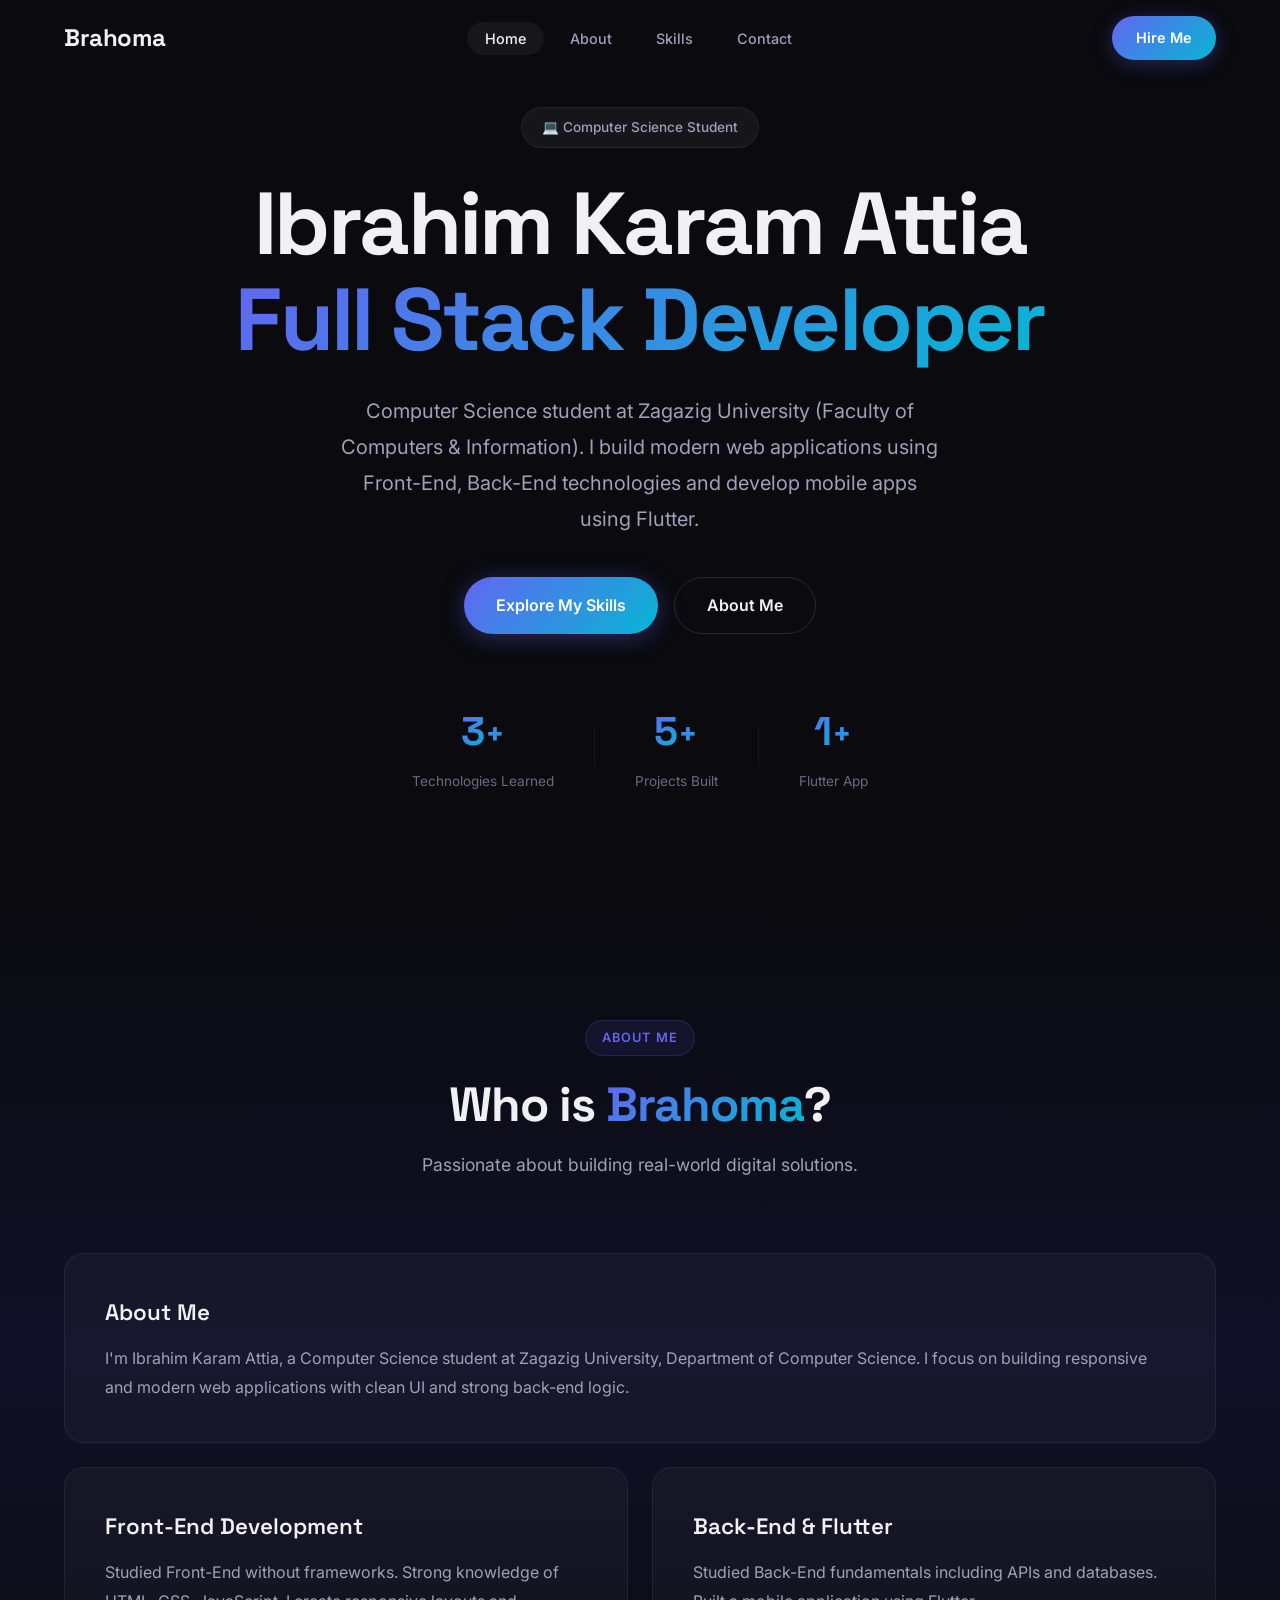
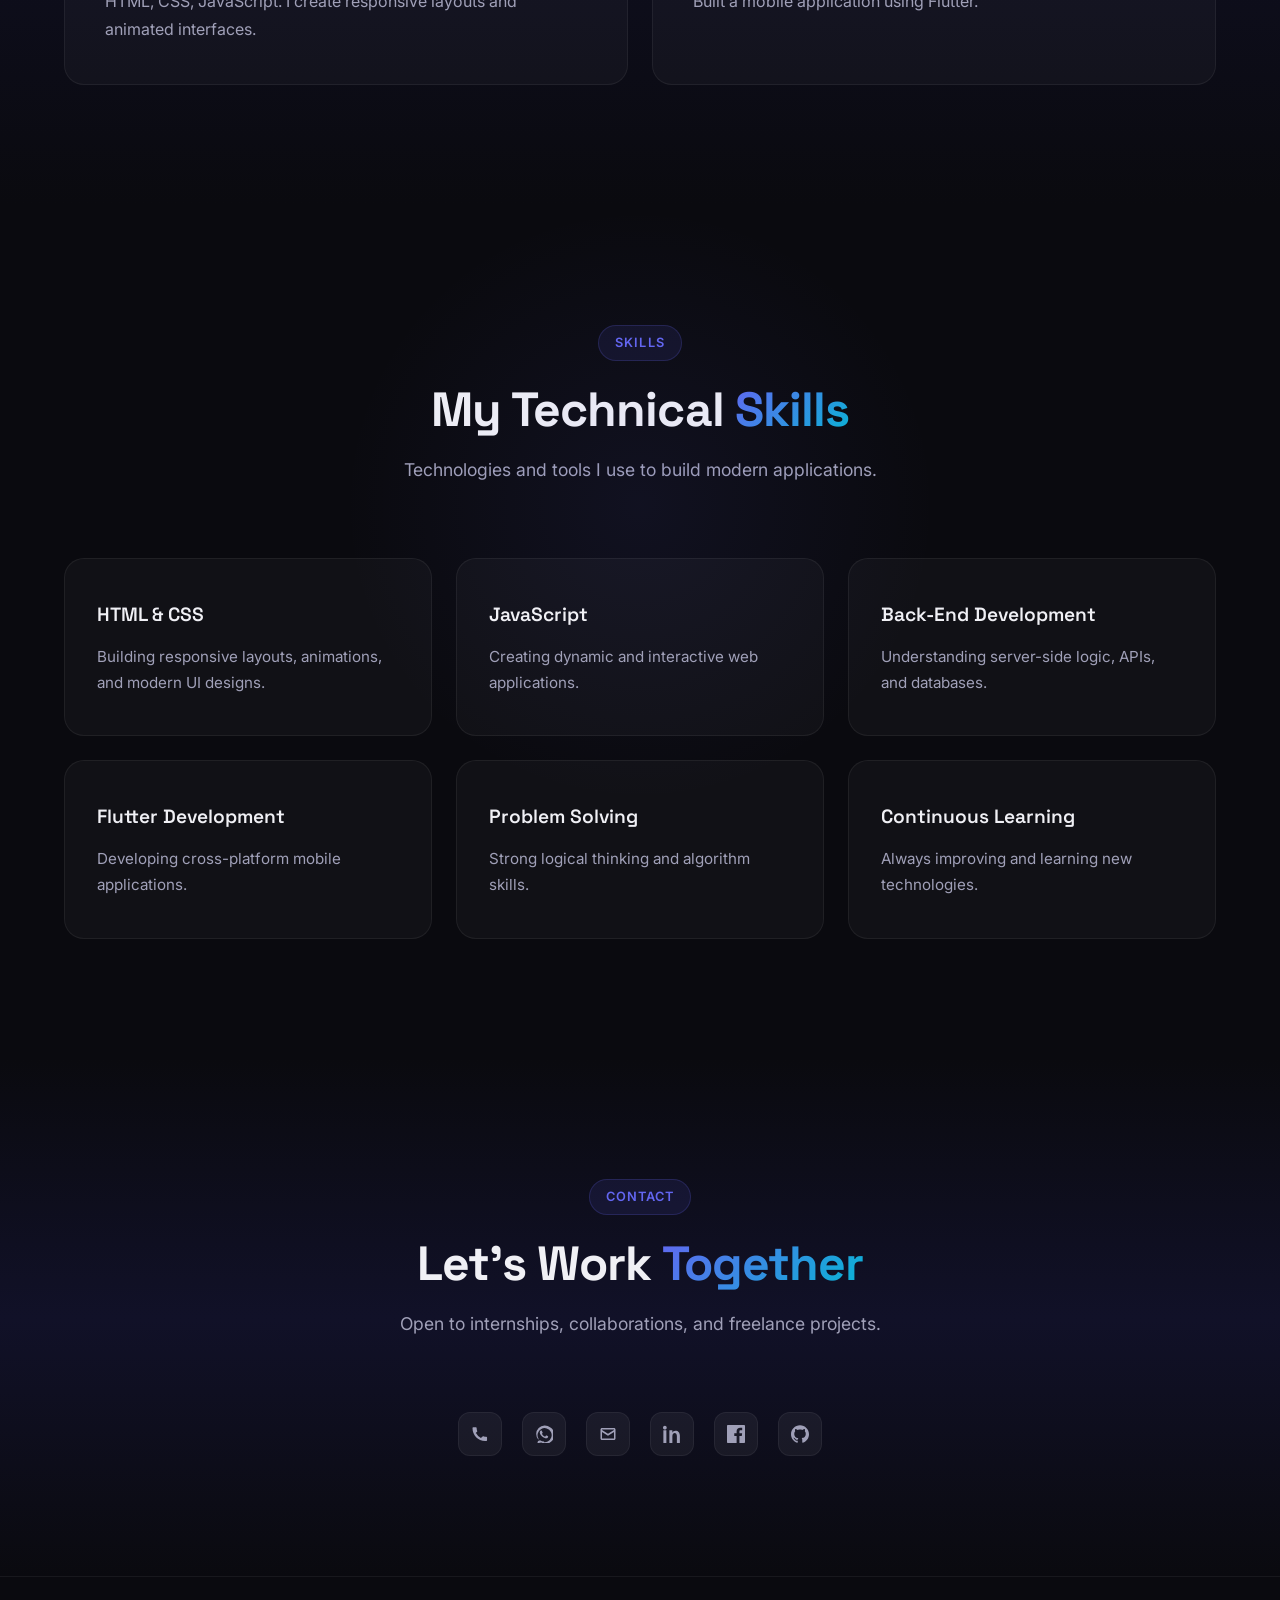
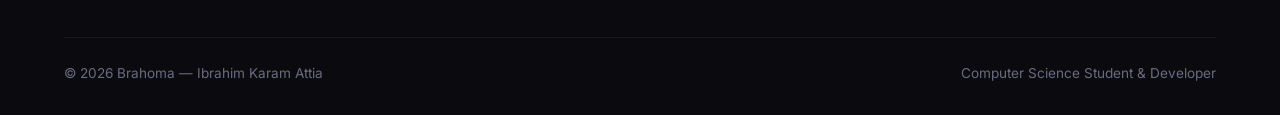
==== index.html @ cf12c281 "first commit" ====
<!DOCTYPE html>
<html lang="en">
<head>
  <meta charset="UTF-8">
  <meta name="viewport" content="width=device-width, initial-scale=1.0">
  <title>Brahoma — Ibrahim Karam Attia</title>
  <meta name="description" content="Brahoma | Ibrahim Karam Attia — Computer Science student at Zagazig University. Front-End, Back-End & Flutter Developer.">

  <link rel="preconnect" href="https://fonts.googleapis.com">
  <link rel="preconnect" href="https://fonts.gstatic.com" crossorigin>
  <link href="https://fonts.googleapis.com/css2?family=Inter:wght@300;400;500;600;700;800;900&family=Space+Grotesk:wght@400;500;600;700&display=swap" rel="stylesheet">
  <link rel="stylesheet" href="style.css">
</head>
<body>

<!-- ===== NAVBAR ===== -->
<nav class="navbar" id="navbar">
  <div class="nav-container">
    <a href="#" class="nav-logo">
      <span>Brahoma</span>
    </a>

    <ul class="nav-links" id="navLinks">
      <li><a href="#hero" class="nav-link active">Home</a></li>
      <li><a href="#about" class="nav-link">About</a></li>
      <li><a href="#skills" class="nav-link">Skills</a></li>
      <li><a href="#contact" class="nav-link">Contact</a></li>
    </ul>

    <a href="#contact" class="nav-cta">Hire Me</a>

    <button class="nav-toggle" id="navToggle">
      <span></span><span></span><span></span>
    </button>
  </div>
</nav>

<!-- ===== HERO ===== -->
<section class="hero" id="hero">
  <div class="hero-content">
    <span class="hero-badge">💻 Computer Science Student</span>

    <h1 class="hero-title">
      Ibrahim Karam Attia <br>
      <span class="gradient-text">Full Stack Developer</span>
    </h1>

    <p class="hero-subtitle">
      Computer Science student at Zagazig University (Faculty of Computers & Information).
      I build modern web applications using Front-End, Back-End technologies
      and develop mobile apps using Flutter.
    </p>

    <div class="hero-actions">
      <a href="#skills" class="btn btn-primary">Explore My Skills</a>
      <a href="#about" class="btn btn-ghost">About Me</a>
    </div>

    <div class="hero-stats">
      <div class="stat">
        <span class="stat-number" data-count="3">0</span><span class="stat-suffix">+</span>
        <span class="stat-label">Technologies Learned</span>
      </div>

      <div class="stat-divider"></div>

      <div class="stat">
        <span class="stat-number" data-count="5">0</span><span class="stat-suffix">+</span>
        <span class="stat-label">Projects Built</span>
      </div>

      <div class="stat-divider"></div>

      <div class="stat">
        <span class="stat-number" data-count="1">0</span><span class="stat-suffix">+</span>
        <span class="stat-label">Flutter App</span>
      </div>
    </div>
  </div>
</section>

<!-- ===== ABOUT ===== -->
<section class="about" id="about">
  <div class="container">

    <div class="section-header">
      <span class="section-tag">About Me</span>
      <h2 class="section-title">
        Who is <span class="gradient-text">Brahoma</span>?
      </h2>
      <p class="section-desc">
        Passionate about building real-world digital solutions.
      </p>
    </div>

    <div class="about-grid">

      <div class="about-card about-card--main">
        <h3>About Me</h3>
        <p>
          I'm Ibrahim Karam Attia, a Computer Science student at Zagazig University,
          Department of Computer Science.
          I focus on building responsive and modern web applications
          with clean UI and strong back-end logic.
        </p>
      </div>

      <div class="about-card">
        <h3>Front-End Development</h3>
        <p>
          Studied Front-End without frameworks.
          Strong knowledge of HTML, CSS, JavaScript.
          I create responsive layouts and animated interfaces.
        </p>
      </div>

      <div class="about-card">
        <h3>Back-End & Flutter</h3>
        <p>
          Studied Back-End fundamentals including APIs and databases.
          Built a mobile application using Flutter.
        </p>
      </div>

    </div>
  </div>
</section>

<!-- ===== SKILLS ===== -->
<section class="features" id="skills">
  <div class="container">

    <div class="section-header">
      <span class="section-tag">Skills</span>
      <h2 class="section-title">
        My Technical <span class="gradient-text">Skills</span>
      </h2>
      <p class="section-desc">
        Technologies and tools I use to build modern applications.
      </p>
    </div>

    <div class="features-grid">

      <div class="feature-card">
        <h3>HTML & CSS</h3>
        <p>Building responsive layouts, animations, and modern UI designs.</p>
      </div>

      <div class="feature-card">
        <h3>JavaScript</h3>
        <p>Creating dynamic and interactive web applications.</p>
      </div>

      <div class="feature-card">
        <h3>Back-End Development</h3>
        <p>Understanding server-side logic, APIs, and databases.</p>
      </div>

      <div class="feature-card">
        <h3>Flutter Development</h3>
        <p>Developing cross-platform mobile applications.</p>
      </div>

      <div class="feature-card">
        <h3>Problem Solving</h3>
        <p>Strong logical thinking and algorithm skills.</p>
      </div>

      <div class="feature-card">
        <h3>Continuous Learning</h3>
        <p>Always improving and learning new technologies.</p>
      </div>

    </div>
  </div>
</section>
<!-- ===== CONTACT ===== -->
<section class="contact" id="contact">
  <div class="container">

    <div class="section-header">
      <span class="section-tag">Contact</span>
      <h2 class="section-title">
        Let's Work <span class="gradient-text">Together</span>
      </h2>
      <p class="section-desc">
        Open to internships, collaborations, and freelance projects.
      </p>
    </div><div class="contact-icons" style="margin-top: 20px; display: flex; justify-content: center; gap: 20px; flex-wrap: wrap;">

  <!-- Call -->
  <a href="tel:+201114391749" class="social-link" title="Call Me">
    <svg xmlns="http://www.w3.org/2000/svg" fill="currentColor" width="32" height="32" viewBox="0 0 24 24">
      <path d="M6.62 10.79a15.053 15.053 0 006.59 6.59l2.2-2.2a1 1 0 011.11-.21c1.21.49 2.53.76 3.88.76a1 1 0 011 1v3.5a1 1 0 01-1 1C9.94 22 2 14.06 2 4a1 1 0 011-1h3.5a1 1 0 011 1c0 1.35.27 2.67.76 3.88a1 1 0 01-.21 1.11l-2.43 2.43z"/>
    </svg>
  </a>

  <!-- WhatsApp -->
  <a href="https://wa.me/201114391749" target="_blank" class="social-link" title="WhatsApp Me">
    <svg xmlns="http://www.w3.org/2000/svg" fill="currentColor" width="32" height="32" viewBox="0 0 24 24">
      <path d="M20.52 3.48a11.36 11.36 0 00-16.04 16.04l-1.38 5.02 5.16-1.36a11.37 11.37 0 0012.26-19.7zM12.01 21.99a9.44 9.44 0 01-4.81-1.33l-.34-.2-2.84.75.76-2.77-.22-.36a9.43 9.43 0 1112.45 3.9 9.31 9.31 0 01-4.7 1.01zm5.23-7.14c-.28-.14-1.65-.81-1.91-.91-.26-.1-.45-.14-.64.14s-.73.91-.9 1.1c-.16.18-.33.2-.61.07-.28-.14-1.18-.44-2.25-1.39-.83-.74-1.39-1.66-1.55-1.92-.16-.26-.02-.4.12-.54.12-.12.28-.32.42-.48.14-.16.18-.28.28-.46.1-.18.05-.34-.03-.48-.08-.14-.64-1.54-.88-2.1-.23-.55-.47-.48-.64-.49l-.55-.01c-.18 0-.48.07-.73.34s-.96.94-.96 2.3.98 2.66 1.11 2.85c.14.18 1.91 2.92 4.64 4.09.65.28 1.16.45 1.56.58.66.21 1.27.18 1.75.11.53-.08 1.65-.67 1.88-1.32.23-.65.23-1.21.16-1.33-.07-.12-.26-.18-.54-.32z"/>
    </svg>
  </a>

  <!-- Gmail -->
  <a href="mailto:ibrahimkaram1@gmail.com" target="_blank" class="social-link" title="Send Email">
    <svg xmlns="http://www.w3.org/2000/svg" fill="currentColor" width="32" height="32" viewBox="0 0 24 24">
      <path d="M20 4H4C2.895 4 2 4.895 2 6v12c0 1.105.895 2 2 2h16c1.105 0 2-.895 2-2V6c0-1.105-.895-2-2-2zm0 2v.511l-8 5.006-8-5.006V6h16zm-16 12V9.489l7.445 4.66a1 1 0 001.11 0L20 9.489V18H4z"/>
    </svg>
  </a>

  <!-- LinkedIn -->
  <a href="https://www.linkedin.com/in/ibrahim-karam-9058733a8" target="_blank" class="social-link" title="LinkedIn Profile">
    <svg xmlns="http://www.w3.org/2000/svg" fill="currentColor" width="32" height="32" viewBox="0 0 24 24">
      <path d="M4.98 3.5C4.98 4.88 3.87 6 2.5 6S0 4.88 0 3.5 1.12 1 2.5 1s2.48 1.12 2.48 2.5zM.5 24h4V7h-4v17zM8.5 24h4v-9.5c0-5 6-5.5 6 0V24h4V14c0-8-9-7.7-10-3.7V7h-4v17z"/>
    </svg>
  </a>

  <!-- Facebook -->
  <a href="https://www.facebook.com/share/1AcTxhZDKK/" target="_blank" class="social-link" title="Facebook Profile">
    <svg xmlns="http://www.w3.org/2000/svg" fill="currentColor" width="32" height="32" viewBox="0 0 24 24">
      <path d="M22.675 0H1.325C.593 0 0 .593 0 1.325v21.351C0 23.407.593 24 1.325 24h11.495v-9.294H9.692v-3.622h3.128V8.413c0-3.1 1.894-4.788 4.659-4.788 1.325 0 2.464.099 2.795.143v3.24l-1.918.001c-1.504 0-1.795.715-1.795 1.763v2.312h3.587l-.467 3.622h-3.12V24h6.116C23.407 24 24 23.407 24 22.676V1.325C24 .593 23.407 0 22.675 0z"/>
    </svg>
  </a>

  <!-- GitHub -->
  <a href="https://github.com/ibrahimkaram1" target="_blank" class="social-link" title="GitHub Profile">
    <svg xmlns="http://www.w3.org/2000/svg" fill="currentColor" width="32" height="32" viewBox="0 0 24 24">
      <path d="M12 .297c-6.63 0-12 5.373-12 12 0 5.303 3.438 9.8 8.205 11.387.6.113.82-.258.82-.577v-2.234c-3.338.726-4.033-1.416-4.033-1.416-.546-1.387-1.333-1.756-1.333-1.756-1.089-.744.083-.729.083-.729 1.205.084 1.838 1.236 1.838 1.236 1.07 1.834 2.807 1.304 3.492.997.108-.776.418-1.305.762-1.605-2.665-.3-5.467-1.333-5.467-5.931 0-1.31.467-2.381 1.235-3.221-.123-.303-.536-1.521.117-3.176 0 0 1.008-.322 3.3 1.23.957-.266 1.983-.399 3.003-.404 1.02.005 2.047.138 3.006.404 2.289-1.552 3.294-1.23 3.294-1.23.655 1.655.242 2.873.12 3.176.77.84 1.234 1.911 1.234 3.221 0 4.61-2.807 5.628-5.479 5.922.429.37.813 1.096.813 2.21v3.293c0 .319.216.694.825.576C20.565 22.092 24 17.592 24 12.297c0-6.627-5.373-12-12-12"/>
    </svg>
  </a>

</div>

    </div>

  </div>
</section><!-- ===== FOOTER ===== -->
<footer class="footer">
  <div class="container">
    <div class="footer-bottom">
      <p>&copy; 2026 Brahoma — Ibrahim Karam Attia</p>
      <p>Computer Science Student & Developer</p>
    </div>
  </div>
</footer>

<script src="script.js"></script>

</body>
</html>
---- style.css ----
/* ========================================
   DESIGN TOKENS & RESET
   ======================================== */
:root {
  /* Colors */
  --bg-primary: #0a0a0f;
  --bg-secondary: #111118;
  --bg-card: rgba(255, 255, 255, 0.03);
  --bg-card-hover: rgba(255, 255, 255, 0.06);
  --bg-glass: rgba(255, 255, 255, 0.05);

  --text-primary: #f0f0f5;
  --text-secondary: #a0a0b8;
  --text-muted: #6b6b80;

  --accent-indigo: #6366f1;
  --accent-cyan: #06b6d4;
  --accent-violet: #8b5cf6;
  --accent-pink: #ec4899;
  --accent-amber: #f59e0b;

  --gradient-primary: linear-gradient(135deg, #6366f1, #06b6d4);
  --gradient-secondary: linear-gradient(135deg, #8b5cf6, #ec4899);
  --gradient-warm: linear-gradient(135deg, #f59e0b, #ef4444);
  --gradient-bg: linear-gradient(180deg, #0a0a0f 0%, #111128 50%, #0a0a0f 100%);

  --border-color: rgba(255, 255, 255, 0.06);
  --border-hover: rgba(255, 255, 255, 0.12);

  /* Shadows */
  --shadow-sm: 0 2px 8px rgba(0, 0, 0, 0.3);
  --shadow-md: 0 8px 32px rgba(0, 0, 0, 0.4);
  --shadow-lg: 0 16px 64px rgba(0, 0, 0, 0.5);
  --shadow-glow: 0 0 60px rgba(99, 102, 241, 0.15);

  /* Typography */
  --font-body: 'Inter', -apple-system, BlinkMacSystemFont, sans-serif;
  --font-heading: 'Space Grotesk', 'Inter', sans-serif;

  /* Spacing */
  --section-padding: 120px 0;
  --container-max: 1200px;
  --container-padding: 0 24px;

  /* Transitions */
  --ease-out: cubic-bezier(0.16, 1, 0.3, 1);
  --transition-fast: 0.2s var(--ease-out);
  --transition-mid: 0.4s var(--ease-out);
  --transition-slow: 0.6s var(--ease-out);

  /* Border Radius */
  --radius-sm: 8px;
  --radius-md: 12px;
  --radius-lg: 20px;
  --radius-xl: 28px;
  --radius-full: 9999px;
}

*, *::before, *::after {
  margin: 0;
  padding: 0;
  box-sizing: border-box;
}

html {
  scroll-behavior: smooth;
  scroll-padding-top: 80px;
}

body {
  font-family: var(--font-body);
  background: var(--bg-primary);
  color: var(--text-primary);
  line-height: 1.7;
  overflow-x: hidden;
  -webkit-font-smoothing: antialiased;
  -moz-osx-font-smoothing: grayscale;
}

a {
  text-decoration: none;
  color: inherit;
}

ul { list-style: none; }
img { max-width: 100%; display: block; }
button { cursor: pointer; border: none; background: none; font: inherit; color: inherit; }

.container {
  max-width: var(--container-max);
  margin: 0 auto;
  padding: var(--container-padding);
}

/* ========================================
   ANIMATIONS
   ======================================== */
@keyframes fadeUp {
  from { opacity: 0; transform: translateY(40px); }
  to { opacity: 1; transform: translateY(0); }
}

@keyframes float {
  0%, 100% { transform: translate(0, 0); }
  33% { transform: translate(30px, -20px); }
  66% { transform: translate(-20px, 15px); }
}

@keyframes pulse-glow {
  0%, 100% { opacity: 0.4; }
  50% { opacity: 0.8; }
}

@keyframes scroll-line {
  0% { transform: scaleY(0); transform-origin: top; }
  50% { transform: scaleY(1); transform-origin: top; }
  51% { transform-origin: bottom; }
  100% { transform: scaleY(0); transform-origin: bottom; }
}

@keyframes shimmer {
  0% { background-position: -200% center; }
  100% { background-position: 200% center; }
}

[data-animate] {
  opacity: 0;
  transform: translateY(40px);
}

[data-animate].animate-in {
  animation: fadeUp 0.8s var(--ease-out) forwards;
}

/* ========================================
   NAVBAR
   ======================================== */
.navbar {
  position: fixed;
  top: 0;
  left: 0;
  right: 0;
  z-index: 1000;
  padding: 16px 0;
  transition: var(--transition-mid);
  background: transparent;
}

.navbar.scrolled {
  background: rgba(10, 10, 15, 0.85);
  backdrop-filter: blur(20px);
  -webkit-backdrop-filter: blur(20px);
  border-bottom: 1px solid var(--border-color);
  padding: 10px 0;
}

.nav-container {
  max-width: var(--container-max);
  margin: 0 auto;
  padding: var(--container-padding);
  display: flex;
  align-items: center;
  justify-content: space-between;
}

.nav-logo {
  display: flex;
  align-items: center;
  gap: 10px;
  font-family: var(--font-heading);
  font-weight: 700;
  font-size: 1.5rem;
  letter-spacing: -0.02em;
}

.logo-icon {
  width: 32px;
  height: 32px;
}

.nav-links {
  display: flex;
  gap: 8px;
}

.nav-link {
  padding: 8px 18px;
  border-radius: var(--radius-full);
  font-size: 0.9rem;
  font-weight: 500;
  color: var(--text-secondary);
  transition: var(--transition-fast);
  position: relative;
}

.nav-link:hover,
.nav-link.active {
  color: var(--text-primary);
  background: var(--bg-glass);
}

.nav-cta {
  padding: 10px 24px;
  border-radius: var(--radius-full);
  background: var(--gradient-primary);
  font-size: 0.9rem;
  font-weight: 600;
  color: white;
  transition: var(--transition-fast);
  box-shadow: 0 4px 20px rgba(99, 102, 241, 0.3);
}

.nav-cta:hover {
  transform: translateY(-2px);
  box-shadow: 0 6px 30px rgba(99, 102, 241, 0.45);
}

.nav-toggle {
  display: none;
  flex-direction: column;
  gap: 5px;
  padding: 4px;
}

.nav-toggle span {
  display: block;
  width: 24px;
  height: 2px;
  background: var(--text-primary);
  border-radius: 2px;
  transition: var(--transition-fast);
}

/* ========================================
   GRADIENT TEXT
   ======================================== */
.gradient-text {
  background: var(--gradient-primary);
  -webkit-background-clip: text;
  -webkit-text-fill-color: transparent;
  background-clip: text;
}

/* ========================================
   HERO
   ======================================== */
.hero {
  position: relative;
  min-height: 100vh;
  display: flex;
  align-items: center;
  justify-content: center;
  overflow: hidden;
}

.hero-bg {
  position: absolute;
  inset: 0;
  z-index: 0;
}

.hero-orb {
  position: absolute;
  border-radius: 50%;
  filter: blur(100px);
  opacity: 0.35;
}

.hero-orb--1 {
  width: 600px;
  height: 600px;
  background: var(--accent-indigo);
  top: -15%;
  left: -10%;
  animation: float 20s ease-in-out infinite;
}

.hero-orb--2 {
  width: 500px;
  height: 500px;
  background: var(--accent-cyan);
  bottom: -20%;
  right: -10%;
  animation: float 25s ease-in-out infinite reverse;
}

.hero-orb--3 {
  width: 300px;
  height: 300px;
  background: var(--accent-violet);
  top: 40%;
  left: 50%;
  animation: float 18s ease-in-out infinite 5s;
}

.hero-grid {
  position: absolute;
  inset: 0;
  background-image:
    linear-gradient(rgba(255, 255, 255, 0.03) 1px, transparent 1px),
    linear-gradient(90deg, rgba(255, 255, 255, 0.03) 1px, transparent 1px);
  background-size: 60px 60px;
  mask-image: radial-gradient(ellipse 60% 60% at 50% 50%, black 20%, transparent 100%);
  -webkit-mask-image: radial-gradient(ellipse 60% 60% at 50% 50%, black 20%, transparent 100%);
}

.hero-content {
  position: relative;
  z-index: 1;
  text-align: center;
  max-width: 860px;
  padding: 0 24px;
}

.hero-badge {
  display: inline-block;
  padding: 8px 20px;
  border-radius: var(--radius-full);
  background: var(--bg-glass);
  border: 1px solid var(--border-color);
  font-size: 0.85rem;
  font-weight: 500;
  color: var(--text-secondary);
  margin-bottom: 28px;
  backdrop-filter: blur(8px);
}

.hero-title {
  font-family: var(--font-heading);
  font-size: clamp(2.8rem, 7vw, 5.5rem);
  font-weight: 800;
  line-height: 1.1;
  letter-spacing: -0.03em;
  margin-bottom: 24px;
}

.hero-subtitle {
  font-size: clamp(1rem, 2vw, 1.25rem);
  color: var(--text-secondary);
  max-width: 600px;
  margin: 0 auto 40px;
  line-height: 1.8;
}

.hero-actions {
  display: flex;
  gap: 16px;
  justify-content: center;
  flex-wrap: wrap;
  margin-bottom: 64px;
}

/* ========================================
   BUTTONS
   ======================================== */
.btn {
  display: inline-flex;
  align-items: center;
  gap: 8px;
  padding: 14px 32px;
  border-radius: var(--radius-full);
  font-size: 1rem;
  font-weight: 600;
  transition: var(--transition-fast);
  position: relative;
  overflow: hidden;
}

.btn-primary {
  background: var(--gradient-primary);
  color: white;
  box-shadow: 0 4px 24px rgba(99, 102, 241, 0.35);
}

.btn-primary:hover {
  transform: translateY(-3px);
  box-shadow: 0 8px 40px rgba(99, 102, 241, 0.5);
}

.btn-ghost {
  border: 1px solid var(--border-hover);
  color: var(--text-primary);
  background: transparent;
}

.btn-ghost:hover {
  background: var(--bg-glass);
  border-color: rgba(255, 255, 255, 0.2);
  transform: translateY(-3px);
}

.btn-full {
  width: 100%;
  justify-content: center;
}

/* ========================================
   HERO STATS
   ======================================== */
.hero-stats {
  display: flex;
  align-items: center;
  justify-content: center;
  gap: 40px;
  flex-wrap: wrap;
}

.stat {
  text-align: center;
}

.stat-number {
  display: inline;
  font-family: var(--font-heading);
  font-size: 2.5rem;
  font-weight: 700;
  background: var(--gradient-primary);
  -webkit-background-clip: text;
  -webkit-text-fill-color: transparent;
  background-clip: text;
}

.stat-suffix {
  font-family: var(--font-heading);
  font-size: 2rem;
  font-weight: 700;
  background: var(--gradient-primary);
  -webkit-background-clip: text;
  -webkit-text-fill-color: transparent;
  background-clip: text;
}

.stat-label {
  display: block;
  font-size: 0.85rem;
  color: var(--text-muted);
  margin-top: 4px;
}

.stat-divider {
  width: 1px;
  height: 40px;
  background: var(--border-color);
}

/* ========================================
   SCROLL INDICATOR
   ======================================== */
.hero-scroll {
  position: absolute;
  bottom: 40px;
  left: 50%;
  transform: translateX(-50%);
  z-index: 1;
}

.scroll-indicator {
  display: flex;
  flex-direction: column;
  align-items: center;
  gap: 8px;
  color: var(--text-muted);
  font-size: 0.75rem;
  letter-spacing: 0.15em;
  text-transform: uppercase;
}

.scroll-line {
  width: 1px;
  height: 40px;
  background: var(--gradient-primary);
  animation: scroll-line 2s ease-in-out infinite;
}

/* ========================================
   SECTION HEADER
   ======================================== */
.section-header {
  text-align: center;
  max-width: 700px;
  margin: 0 auto 72px;
}

.section-tag {
  display: inline-block;
  padding: 6px 16px;
  background: rgba(99, 102, 241, 0.1);
  border: 1px solid rgba(99, 102, 241, 0.2);
  border-radius: var(--radius-full);
  font-size: 0.8rem;
  font-weight: 600;
  color: var(--accent-indigo);
  text-transform: uppercase;
  letter-spacing: 0.08em;
  margin-bottom: 20px;
}

.section-title {
  font-family: var(--font-heading);
  font-size: clamp(2rem, 4vw, 3rem);
  font-weight: 700;
  line-height: 1.2;
  letter-spacing: -0.02em;
  margin-bottom: 16px;
}

.section-desc {
  font-size: 1.1rem;
  color: var(--text-secondary);
  line-height: 1.8;
}

/* ========================================
   ABOUT
   ======================================== */
.about {
  padding: var(--section-padding);
  background: var(--gradient-bg);
  position: relative;
}

.about-grid {
  display: grid;
  grid-template-columns: 1fr 1fr;
  gap: 24px;
}

.about-card {
  padding: 40px;
  border-radius: var(--radius-lg);
  background: var(--bg-card);
  border: 1px solid var(--border-color);
  transition: var(--transition-mid);
  position: relative;
  overflow: hidden;
}

.about-card::before {
  content: '';
  position: absolute;
  inset: 0;
  border-radius: var(--radius-lg);
  padding: 1px;
  background: linear-gradient(135deg, rgba(99, 102, 241, 0.2), transparent, rgba(6, 182, 212, 0.2));
  -webkit-mask: linear-gradient(#fff 0 0) content-box, linear-gradient(#fff 0 0);
  mask: linear-gradient(#fff 0 0) content-box, linear-gradient(#fff 0 0);
  -webkit-mask-composite: xor;
  mask-composite: exclude;
  opacity: 0;
  transition: var(--transition-mid);
}

.about-card:hover::before {
  opacity: 1;
}

.about-card:hover {
  background: var(--bg-card-hover);
  transform: translateY(-4px);
  box-shadow: var(--shadow-glow);
}

.about-card--main {
  grid-column: 1 / -1;
}

.about-card-icon {
  width: 56px;
  height: 56px;
  margin-bottom: 24px;
}

.about-card-icon svg {
  width: 100%;
  height: 100%;
}

.about-card h3 {
  font-family: var(--font-heading);
  font-size: 1.4rem;
  font-weight: 600;
  margin-bottom: 12px;
}

.about-card p {
  color: var(--text-secondary);
  font-size: 1rem;
  line-height: 1.8;
}

/* ========================================
   FEATURES
   ======================================== */
.features {
  padding: var(--section-padding);
  position: relative;
}

.features::before {
  content: '';
  position: absolute;
  top: 0;
  left: 50%;
  transform: translateX(-50%);
  width: 600px;
  height: 600px;
  background: radial-gradient(circle, rgba(99, 102, 241, 0.08) 0%, transparent 70%);
  pointer-events: none;
}

.features-grid {
  display: grid;
  grid-template-columns: repeat(3, 1fr);
  gap: 24px;
}

.feature-card {
  position: relative;
  padding: 40px 32px;
  border-radius: var(--radius-lg);
  background: var(--bg-card);
  border: 1px solid var(--border-color);
  transition: var(--transition-mid);
  display: flex;
  flex-direction: column;
}

.feature-card:hover {
  background: var(--bg-card-hover);
  border-color: var(--border-hover);
  transform: translateY(-6px);
  box-shadow: var(--shadow-md);
}

.feature-card--highlighted {
  background: linear-gradient(135deg, rgba(99, 102, 241, 0.08), rgba(6, 182, 212, 0.05));
  border-color: rgba(99, 102, 241, 0.2);
}

.feature-card--highlighted:hover {
  box-shadow: var(--shadow-glow);
}

.feature-icon-wrap {
  margin-bottom: 24px;
}

.feature-icon {
  width: 52px;
  height: 52px;
  border-radius: var(--radius-md);
  background: var(--gradient-primary);
  display: flex;
  align-items: center;
  justify-content: center;
  padding: 12px;
  color: white;
}

.feature-card h3 {
  font-family: var(--font-heading);
  font-size: 1.2rem;
  font-weight: 600;
  margin-bottom: 12px;
}

.feature-card p {
  color: var(--text-secondary);
  font-size: 0.95rem;
  line-height: 1.7;
  flex: 1;
}

.feature-link {
  display: inline-flex;
  align-items: center;
  gap: 4px;
  margin-top: 20px;
  font-size: 0.9rem;
  font-weight: 600;
  color: var(--accent-indigo);
  transition: var(--transition-fast);
}

.feature-link:hover {
  color: var(--accent-cyan);
  gap: 8px;
}

/* ========================================
   CONTACT
   ======================================== */
.contact {
  padding: var(--section-padding);
  background: var(--gradient-bg);
}

.contact-wrapper {
  display: grid;
  grid-template-columns: 1fr 1fr;
  gap: 64px;
  align-items: start;
}

.contact-info .section-tag {
  margin-bottom: 20px;
}

.contact-info .section-title {
  text-align: left;
  margin-bottom: 16px;
}

.contact-desc {
  color: var(--text-secondary);
  font-size: 1.05rem;
  line-height: 1.8;
  margin-bottom: 40px;
}

.contact-details {
  display: flex;
  flex-direction: column;
  gap: 24px;
  margin-bottom: 40px;
}

.contact-item {
  display: flex;
  align-items: center;
  gap: 16px;
}

.contact-item-icon {
  width: 48px;
  height: 48px;
  border-radius: var(--radius-md);
  background: var(--bg-glass);
  border: 1px solid var(--border-color);
  display: flex;
  align-items: center;
  justify-content: center;
  padding: 12px;
  color: var(--accent-indigo);
  flex-shrink: 0;
}

.contact-item-label {
  display: block;
  font-size: 0.8rem;
  color: var(--text-muted);
  text-transform: uppercase;
  letter-spacing: 0.06em;
  margin-bottom: 2px;
}

.contact-item-value {
  font-size: 1rem;
  font-weight: 500;
  color: var(--text-primary);
  transition: var(--transition-fast);
}

a.contact-item-value:hover {
  color: var(--accent-cyan);
}

/* Social Links */
.social-links {
  display: flex;
  gap: 12px;
}

.social-link {
  width: 44px;
  height: 44px;
  border-radius: var(--radius-md);
  background: var(--bg-glass);
  border: 1px solid var(--border-color);
  display: flex;
  align-items: center;
  justify-content: center;
  color: var(--text-secondary);
  transition: var(--transition-fast);
}

.social-link svg {
  width: 18px;
  height: 18px;
}

.social-link:hover {
  background: var(--gradient-primary);
  color: white;
  border-color: transparent;
  transform: translateY(-3px);
  box-shadow: 0 4px 16px rgba(99, 102, 241, 0.3);
}

/* Contact Form */
.contact-form {
  padding: 40px;
  border-radius: var(--radius-xl);
  background: var(--bg-card);
  border: 1px solid var(--border-color);
  backdrop-filter: blur(10px);
}

.form-group {
  margin-bottom: 24px;
}

.form-group label {
  display: block;
  font-size: 0.85rem;
  font-weight: 600;
  color: var(--text-secondary);
  margin-bottom: 8px;
  letter-spacing: 0.02em;
}

.form-group input,
.form-group textarea {
  width: 100%;
  padding: 14px 18px;
  border-radius: var(--radius-md);
  background: rgba(255, 255, 255, 0.04);
  border: 1px solid var(--border-color);
  color: var(--text-primary);
  font-family: var(--font-body);
  font-size: 0.95rem;
  transition: var(--transition-fast);
  outline: none;
}

.form-group input::placeholder,
.form-group textarea::placeholder {
  color: var(--text-muted);
}

.form-group input:focus,
.form-group textarea:focus {
  border-color: var(--accent-indigo);
  box-shadow: 0 0 0 3px rgba(99, 102, 241, 0.15);
  background: rgba(255, 255, 255, 0.06);
}

.form-group textarea {
  resize: vertical;
  min-height: 120px;
}

.form-success {
  display: none;
  align-items: center;
  gap: 12px;
  margin-top: 16px;
  padding: 14px 20px;
  border-radius: var(--radius-md);
  background: rgba(16, 185, 129, 0.1);
  border: 1px solid rgba(16, 185, 129, 0.2);
  color: #10b981;
  font-size: 0.9rem;
}

.form-success svg {
  width: 22px;
  height: 22px;
  flex-shrink: 0;
}

.form-success.show {
  display: flex;
}

/* ========================================
   FOOTER
   ======================================== */
.footer {
  padding: 60px 0 30px;
  border-top: 1px solid var(--border-color);
}

.footer-top {
  display: flex;
  justify-content: space-between;
  gap: 60px;
  margin-bottom: 48px;
}

.footer-brand {
  max-width: 300px;
}

.footer-brand .nav-logo {
  margin-bottom: 16px;
}

.footer-brand p {
  color: var(--text-muted);
  font-size: 0.95rem;
  line-height: 1.7;
}

.footer-links-group {
  display: flex;
  gap: 64px;
}

.footer-column h4 {
  font-family: var(--font-heading);
  font-size: 0.9rem;
  font-weight: 600;
  margin-bottom: 16px;
  color: var(--text-primary);
}

.footer-column ul {
  display: flex;
  flex-direction: column;
  gap: 10px;
}

.footer-column a {
  font-size: 0.9rem;
  color: var(--text-muted);
  transition: var(--transition-fast);
}

.footer-column a:hover {
  color: var(--text-primary);
}

.footer-bottom {
  display: flex;
  justify-content: space-between;
  padding-top: 24px;
  border-top: 1px solid var(--border-color);
  font-size: 0.85rem;
  color: var(--text-muted);
}

/* ========================================
   RESPONSIVE
   ======================================== */
@media (max-width: 1024px) {
  .features-grid {
    grid-template-columns: repeat(2, 1fr);
  }
}

@media (max-width: 768px) {
  :root {
    --section-padding: 80px 0;
  }

  .nav-links,
  .nav-cta {
    display: none;
  }

  .nav-toggle {
    display: flex;
  }

  .nav-links.open {
    display: flex;
    flex-direction: column;
    position: absolute;
    top: 100%;
    left: 0;
    right: 0;
    background: rgba(10, 10, 15, 0.95);
    backdrop-filter: blur(20px);
    padding: 20px 24px;
    border-bottom: 1px solid var(--border-color);
  }

  .hero-title {
    font-size: clamp(2.2rem, 8vw, 3.5rem);
  }

  .hero-stats {
    gap: 24px;
  }

  .stat-number {
    font-size: 2rem;
  }

  .stat-divider {
    display: none;
  }

  .about-grid {
    grid-template-columns: 1fr;
  }

  .about-card--main {
    grid-column: 1;
  }

  .features-grid {
    grid-template-columns: 1fr;
  }

  .contact-wrapper {
    grid-template-columns: 1fr;
    gap: 40px;
  }

  .contact-info .section-title {
    text-align: center;
  }

  .contact-info .section-tag {
    text-align: center;
    display: block;
  }

  .contact-desc {
    text-align: center;
  }

  .footer-top {
    flex-direction: column;
    gap: 40px;
  }

  .footer-links-group {
    gap: 36px;
    flex-wrap: wrap;
  }

  .footer-bottom {
    flex-direction: column;
    gap: 8px;
    text-align: center;
  }
}

@media (max-width: 480px) {
  .contact-form {
    padding: 24px;
  }

  .hero-actions {
    flex-direction: column;
    align-items: center;
  }

  .btn {
    width: 100%;
    justify-content: center;
  }
}
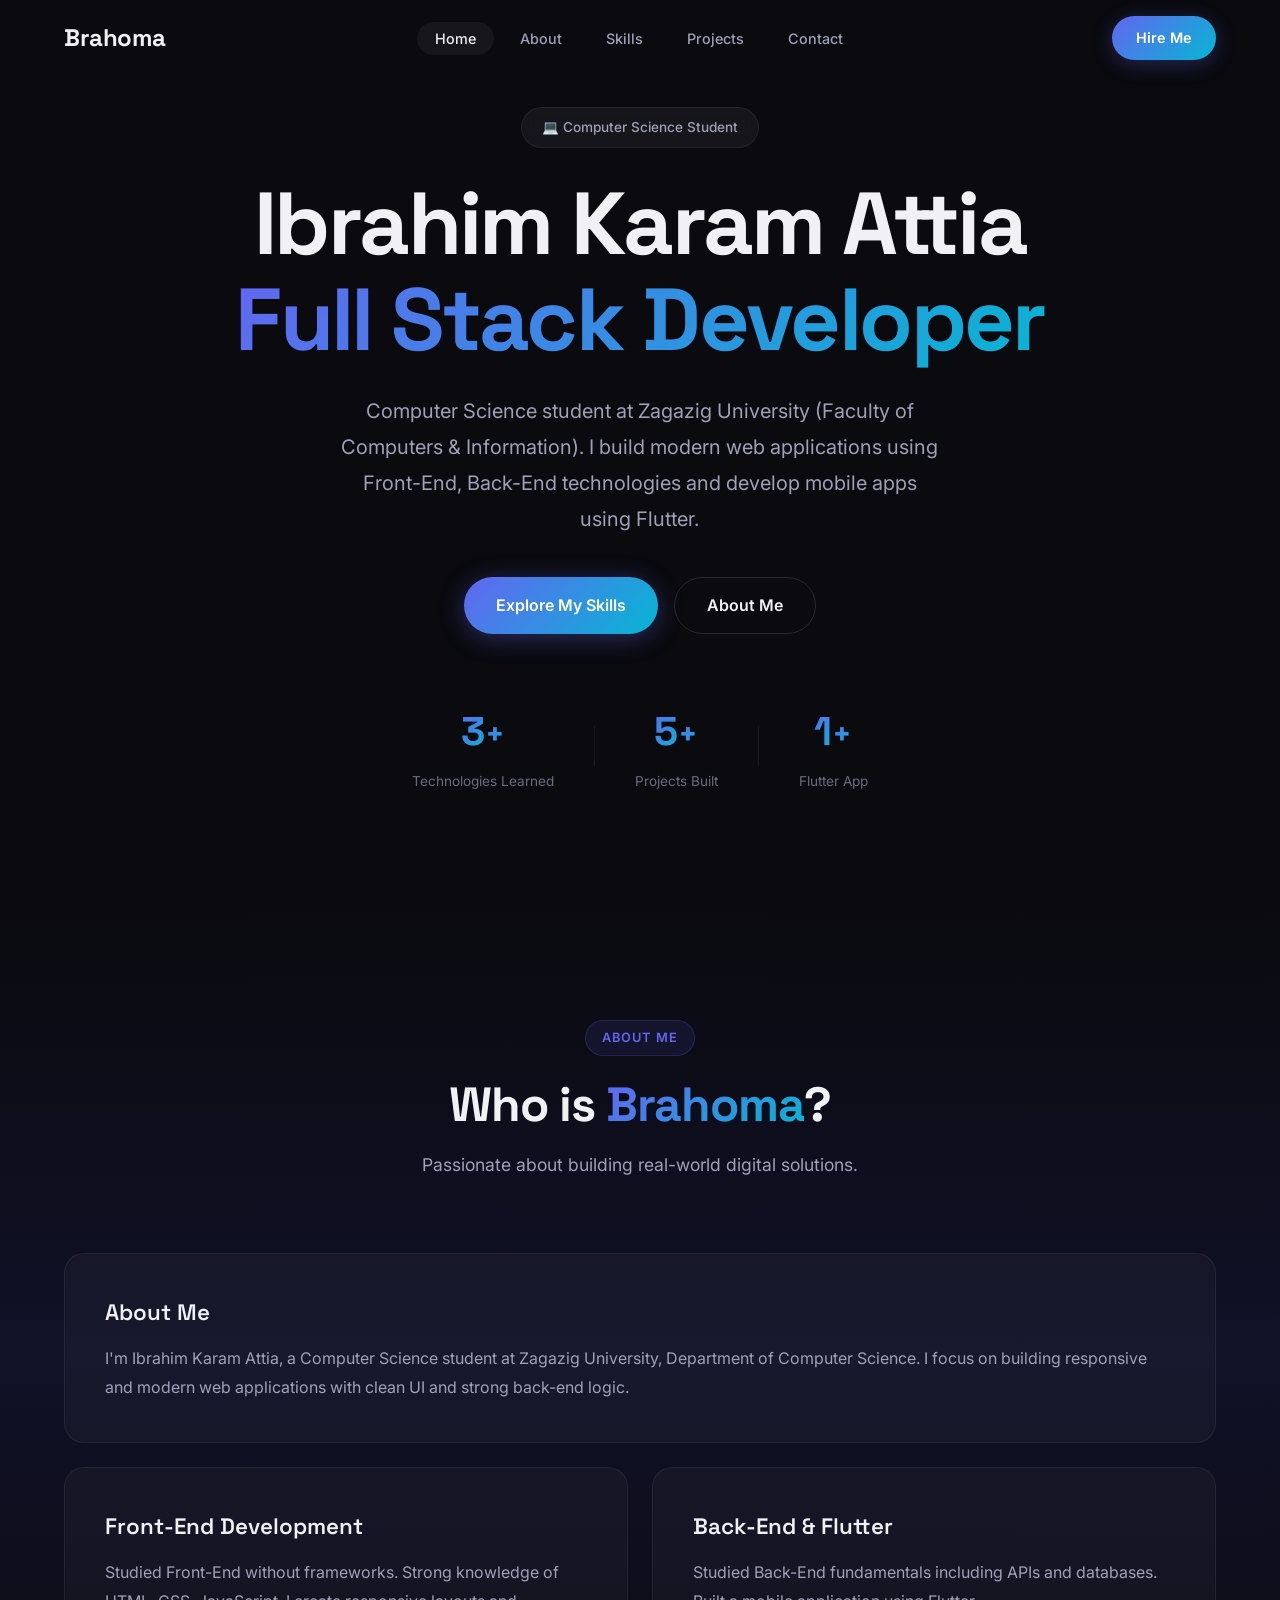
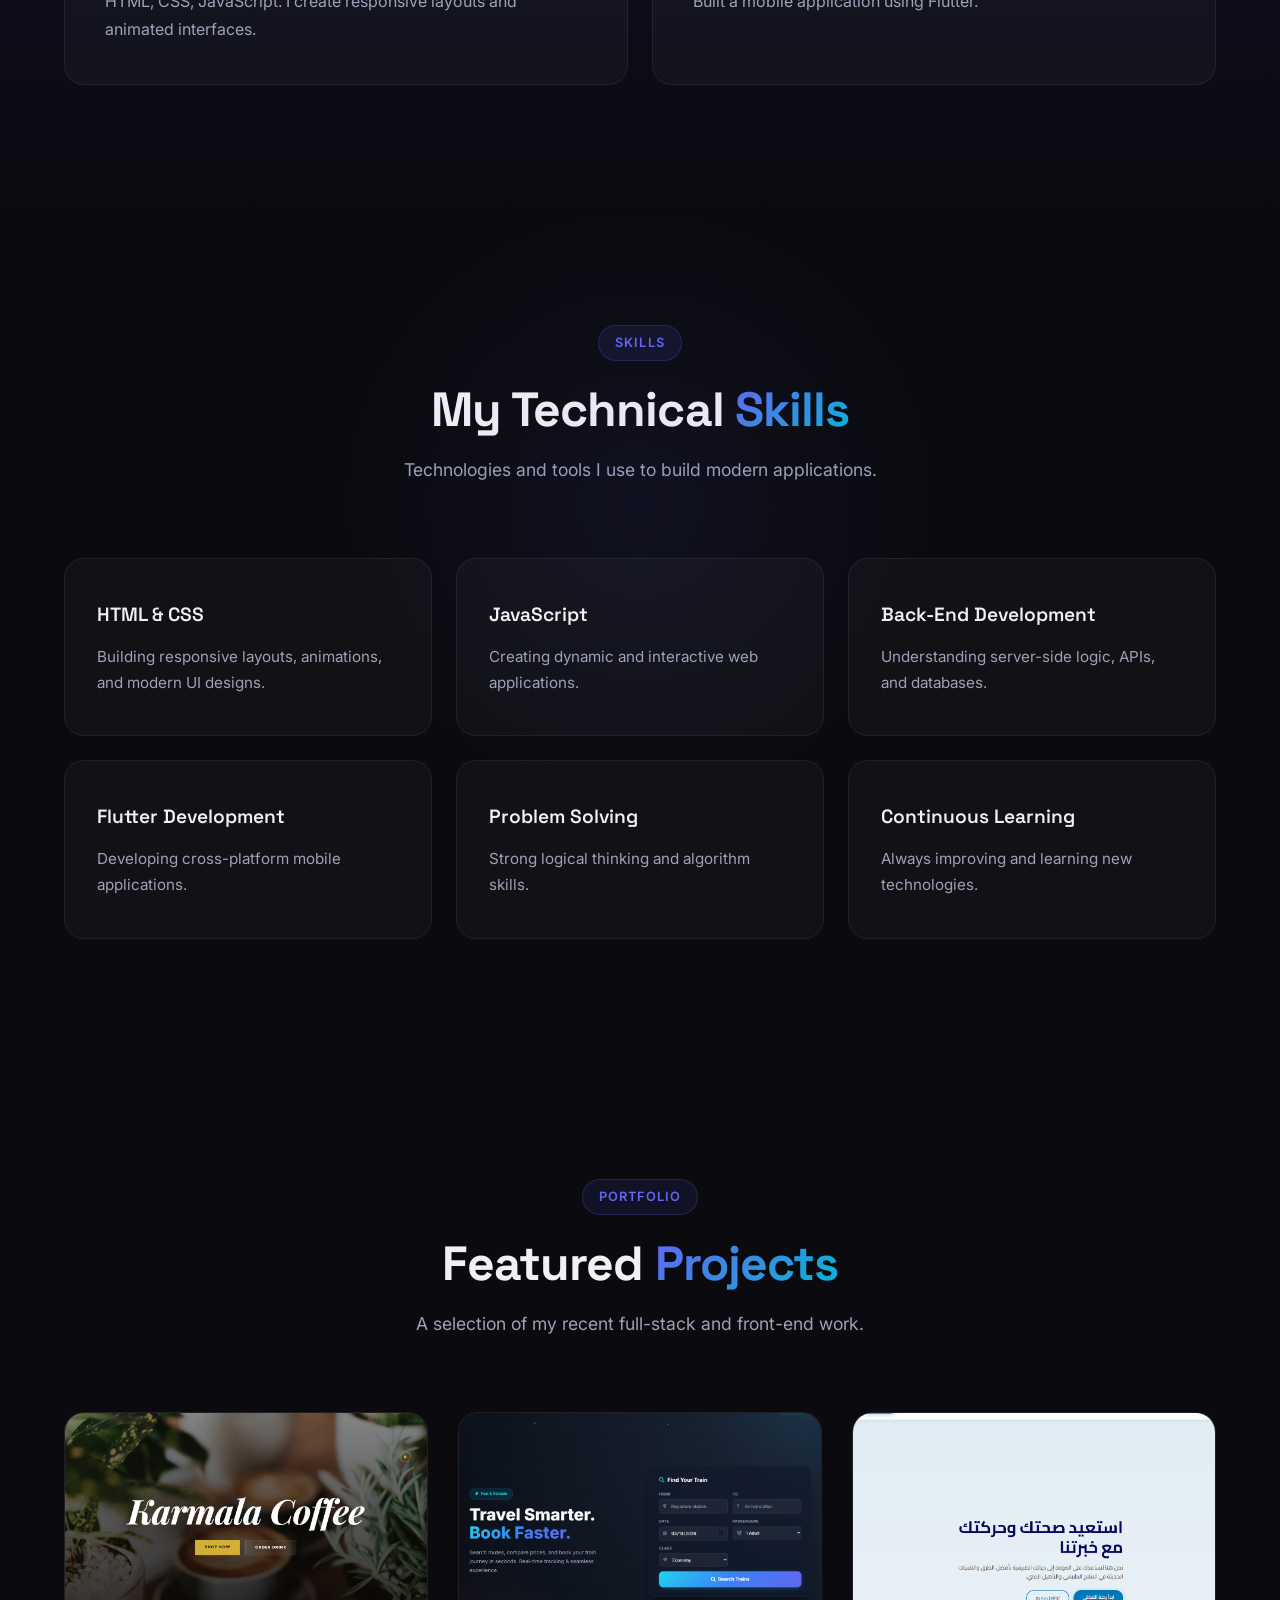
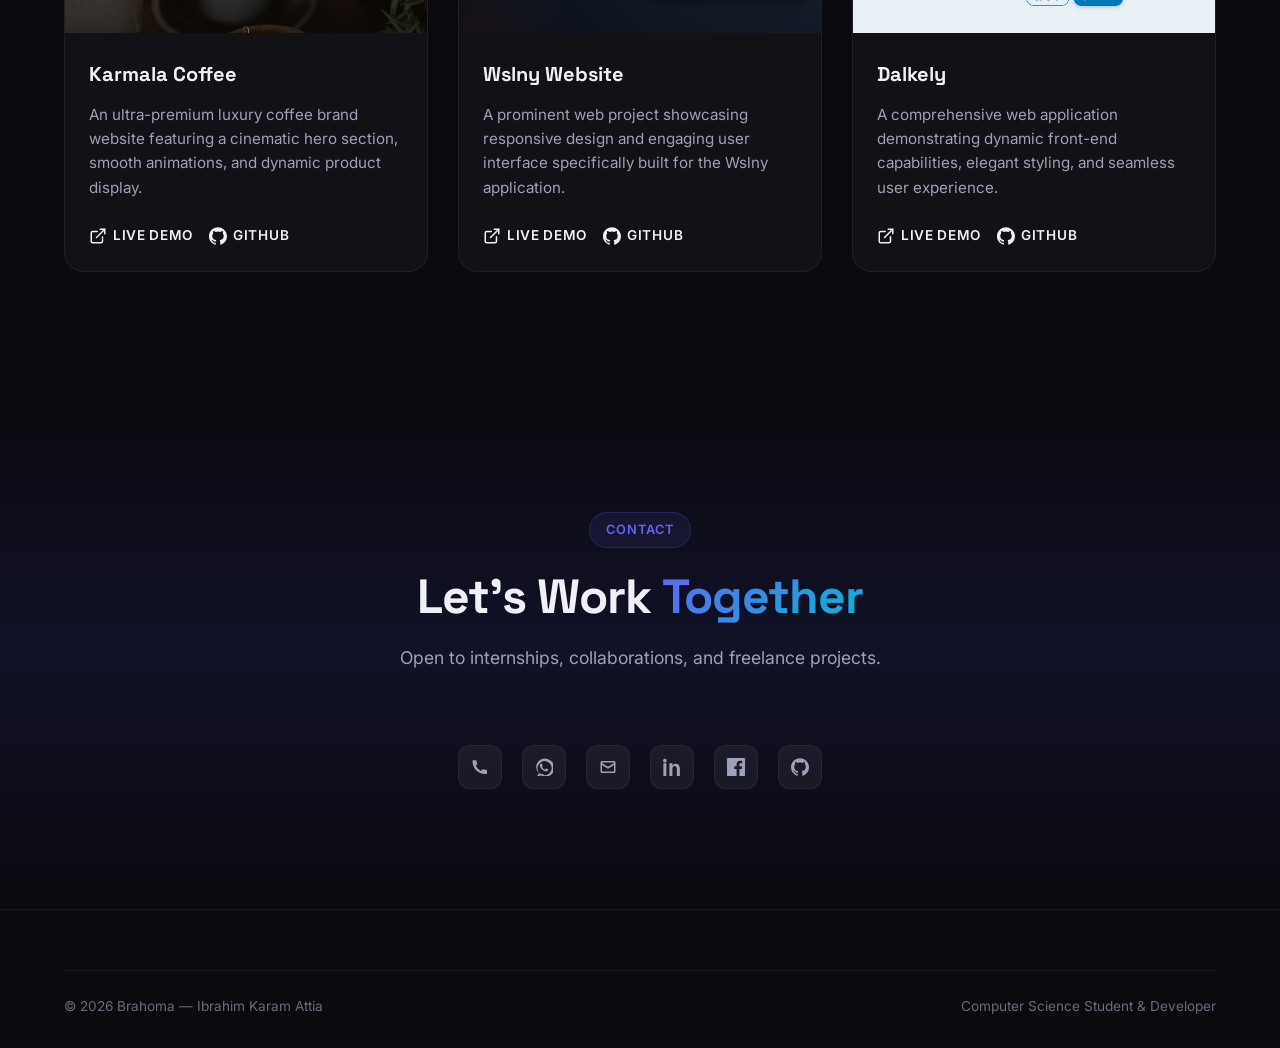
==== commit f7a2aca9: "Add portfolio section with responsive grid layout and styling - Introduced new portfolio section in " ====
--- a/index.html
+++ b/index.html
@@ -1,252 +1,385 @@
 <!DOCTYPE html>
 <html lang="en">
+
 <head>
   <meta charset="UTF-8">
   <meta name="viewport" content="width=device-width, initial-scale=1.0">
   <title>Brahoma — Ibrahim Karam Attia</title>
-  <meta name="description" content="Brahoma | Ibrahim Karam Attia — Computer Science student at Zagazig University. Front-End, Back-End & Flutter Developer.">
+  <meta name="description"
+    content="Brahoma | Ibrahim Karam Attia — Computer Science student at Zagazig University. Front-End, Back-End & Flutter Developer.">
 
   <link rel="preconnect" href="https://fonts.googleapis.com">
   <link rel="preconnect" href="https://fonts.gstatic.com" crossorigin>
-  <link href="https://fonts.googleapis.com/css2?family=Inter:wght@300;400;500;600;700;800;900&family=Space+Grotesk:wght@400;500;600;700&display=swap" rel="stylesheet">
+  <link
+    href="https://fonts.googleapis.com/css2?family=Inter:wght@300;400;500;600;700;800;900&family=Space+Grotesk:wght@400;500;600;700&display=swap"
+    rel="stylesheet">
   <link rel="stylesheet" href="style.css">
 </head>
+
 <body>
 
-<!-- ===== NAVBAR ===== -->
-<nav class="navbar" id="navbar">
-  <div class="nav-container">
-    <a href="#" class="nav-logo">
-      <span>Brahoma</span>
-    </a>
-
-    <ul class="nav-links" id="navLinks">
-      <li><a href="#hero" class="nav-link active">Home</a></li>
-      <li><a href="#about" class="nav-link">About</a></li>
-      <li><a href="#skills" class="nav-link">Skills</a></li>
-      <li><a href="#contact" class="nav-link">Contact</a></li>
-    </ul>
-
-    <a href="#contact" class="nav-cta">Hire Me</a>
-
-    <button class="nav-toggle" id="navToggle">
-      <span></span><span></span><span></span>
-    </button>
-  </div>
-</nav>
-
-<!-- ===== HERO ===== -->
-<section class="hero" id="hero">
-  <div class="hero-content">
-    <span class="hero-badge">💻 Computer Science Student</span>
-
-    <h1 class="hero-title">
-      Ibrahim Karam Attia <br>
-      <span class="gradient-text">Full Stack Developer</span>
-    </h1>
-
-    <p class="hero-subtitle">
-      Computer Science student at Zagazig University (Faculty of Computers & Information).
-      I build modern web applications using Front-End, Back-End technologies
-      and develop mobile apps using Flutter.
-    </p>
-
-    <div class="hero-actions">
-      <a href="#skills" class="btn btn-primary">Explore My Skills</a>
-      <a href="#about" class="btn btn-ghost">About Me</a>
-    </div>
-
-    <div class="hero-stats">
-      <div class="stat">
-        <span class="stat-number" data-count="3">0</span><span class="stat-suffix">+</span>
-        <span class="stat-label">Technologies Learned</span>
-      </div>
-
-      <div class="stat-divider"></div>
-
-      <div class="stat">
-        <span class="stat-number" data-count="5">0</span><span class="stat-suffix">+</span>
-        <span class="stat-label">Projects Built</span>
-      </div>
-
-      <div class="stat-divider"></div>
-
-      <div class="stat">
-        <span class="stat-number" data-count="1">0</span><span class="stat-suffix">+</span>
-        <span class="stat-label">Flutter App</span>
-      </div>
-    </div>
-  </div>
-</section>
-
-<!-- ===== ABOUT ===== -->
-<section class="about" id="about">
-  <div class="container">
-
-    <div class="section-header">
-      <span class="section-tag">About Me</span>
-      <h2 class="section-title">
-        Who is <span class="gradient-text">Brahoma</span>?
-      </h2>
-      <p class="section-desc">
-        Passionate about building real-world digital solutions.
+  <!-- ===== NAVBAR ===== -->
+  <nav class="navbar" id="navbar">
+    <div class="nav-container">
+      <a href="#" class="nav-logo">
+        <span>Brahoma</span>
+      </a>
+
+      <ul class="nav-links" id="navLinks">
+        <li><a href="#hero" class="nav-link active">Home</a></li>
+        <li><a href="#about" class="nav-link">About</a></li>
+        <li><a href="#skills" class="nav-link">Skills</a></li>
+        <li><a href="#portfolio" class="nav-link">Projects</a></li>
+        <li><a href="#contact" class="nav-link">Contact</a></li>
+      </ul>
+
+      <a href="#contact" class="nav-cta">Hire Me</a>
+
+      <button class="nav-toggle" id="navToggle">
+        <span></span><span></span><span></span>
+      </button>
+    </div>
+  </nav>
+
+  <!-- ===== HERO ===== -->
+  <section class="hero" id="hero">
+    <div class="hero-content">
+      <span class="hero-badge">💻 Computer Science Student</span>
+
+      <h1 class="hero-title">
+        Ibrahim Karam Attia <br>
+        <span class="gradient-text">Full Stack Developer</span>
+      </h1>
+
+      <p class="hero-subtitle">
+        Computer Science student at Zagazig University (Faculty of Computers & Information).
+        I build modern web applications using Front-End, Back-End technologies
+        and develop mobile apps using Flutter.
       </p>
-    </div>
-
-    <div class="about-grid">
-
-      <div class="about-card about-card--main">
-        <h3>About Me</h3>
-        <p>
-          I'm Ibrahim Karam Attia, a Computer Science student at Zagazig University,
-          Department of Computer Science.
-          I focus on building responsive and modern web applications
-          with clean UI and strong back-end logic.
+
+      <div class="hero-actions">
+        <a href="#skills" class="btn btn-primary">Explore My Skills</a>
+        <a href="#about" class="btn btn-ghost">About Me</a>
+      </div>
+
+      <div class="hero-stats">
+        <div class="stat">
+          <span class="stat-number" data-count="3">0</span><span class="stat-suffix">+</span>
+          <span class="stat-label">Technologies Learned</span>
+        </div>
+
+        <div class="stat-divider"></div>
+
+        <div class="stat">
+          <span class="stat-number" data-count="5">0</span><span class="stat-suffix">+</span>
+          <span class="stat-label">Projects Built</span>
+        </div>
+
+        <div class="stat-divider"></div>
+
+        <div class="stat">
+          <span class="stat-number" data-count="1">0</span><span class="stat-suffix">+</span>
+          <span class="stat-label">Flutter App</span>
+        </div>
+      </div>
+    </div>
+  </section>
+
+  <!-- ===== ABOUT ===== -->
+  <section class="about" id="about">
+    <div class="container">
+
+      <div class="section-header">
+        <span class="section-tag">About Me</span>
+        <h2 class="section-title">
+          Who is <span class="gradient-text">Brahoma</span>?
+        </h2>
+        <p class="section-desc">
+          Passionate about building real-world digital solutions.
         </p>
       </div>
 
-      <div class="about-card">
-        <h3>Front-End Development</h3>
-        <p>
-          Studied Front-End without frameworks.
-          Strong knowledge of HTML, CSS, JavaScript.
-          I create responsive layouts and animated interfaces.
+      <div class="about-grid">
+
+        <div class="about-card about-card--main">
+          <h3>About Me</h3>
+          <p>
+            I'm Ibrahim Karam Attia, a Computer Science student at Zagazig University,
+            Department of Computer Science.
+            I focus on building responsive and modern web applications
+            with clean UI and strong back-end logic.
+          </p>
+        </div>
+
+        <div class="about-card">
+          <h3>Front-End Development</h3>
+          <p>
+            Studied Front-End without frameworks.
+            Strong knowledge of HTML, CSS, JavaScript.
+            I create responsive layouts and animated interfaces.
+          </p>
+        </div>
+
+        <div class="about-card">
+          <h3>Back-End & Flutter</h3>
+          <p>
+            Studied Back-End fundamentals including APIs and databases.
+            Built a mobile application using Flutter.
+          </p>
+        </div>
+
+      </div>
+    </div>
+  </section>
+
+  <!-- ===== SKILLS ===== -->
+  <section class="features" id="skills">
+    <div class="container">
+
+      <div class="section-header">
+        <span class="section-tag">Skills</span>
+        <h2 class="section-title">
+          My Technical <span class="gradient-text">Skills</span>
+        </h2>
+        <p class="section-desc">
+          Technologies and tools I use to build modern applications.
         </p>
       </div>
 
-      <div class="about-card">
-        <h3>Back-End & Flutter</h3>
-        <p>
-          Studied Back-End fundamentals including APIs and databases.
-          Built a mobile application using Flutter.
+      <div class="features-grid">
+
+        <div class="feature-card">
+          <h3>HTML & CSS</h3>
+          <p>Building responsive layouts, animations, and modern UI designs.</p>
+        </div>
+
+        <div class="feature-card">
+          <h3>JavaScript</h3>
+          <p>Creating dynamic and interactive web applications.</p>
+        </div>
+
+        <div class="feature-card">
+          <h3>Back-End Development</h3>
+          <p>Understanding server-side logic, APIs, and databases.</p>
+        </div>
+
+        <div class="feature-card">
+          <h3>Flutter Development</h3>
+          <p>Developing cross-platform mobile applications.</p>
+        </div>
+
+        <div class="feature-card">
+          <h3>Problem Solving</h3>
+          <p>Strong logical thinking and algorithm skills.</p>
+        </div>
+
+        <div class="feature-card">
+          <h3>Continuous Learning</h3>
+          <p>Always improving and learning new technologies.</p>
+        </div>
+
+      </div>
+    </div>
+  </section>
+
+  <!-- ===== PORTFOLIO ===== -->
+  <section class="portfolio" id="portfolio">
+    <div class="container">
+      <div class="section-header">
+        <span class="section-tag">Portfolio</span>
+        <h2 class="section-title">
+          Featured <span class="gradient-text">Projects</span>
+        </h2>
+        <p class="section-desc">
+          A selection of my recent full-stack and front-end work.
         </p>
       </div>
 
-    </div>
-  </div>
-</section>
-
-<!-- ===== SKILLS ===== -->
-<section class="features" id="skills">
-  <div class="container">
-
-    <div class="section-header">
-      <span class="section-tag">Skills</span>
-      <h2 class="section-title">
-        My Technical <span class="gradient-text">Skills</span>
-      </h2>
-      <p class="section-desc">
-        Technologies and tools I use to build modern applications.
-      </p>
-    </div>
-
-    <div class="features-grid">
-
-      <div class="feature-card">
-        <h3>HTML & CSS</h3>
-        <p>Building responsive layouts, animations, and modern UI designs.</p>
-      </div>
-
-      <div class="feature-card">
-        <h3>JavaScript</h3>
-        <p>Creating dynamic and interactive web applications.</p>
-      </div>
-
-      <div class="feature-card">
-        <h3>Back-End Development</h3>
-        <p>Understanding server-side logic, APIs, and databases.</p>
-      </div>
-
-      <div class="feature-card">
-        <h3>Flutter Development</h3>
-        <p>Developing cross-platform mobile applications.</p>
-      </div>
-
-      <div class="feature-card">
-        <h3>Problem Solving</h3>
-        <p>Strong logical thinking and algorithm skills.</p>
-      </div>
-
-      <div class="feature-card">
-        <h3>Continuous Learning</h3>
-        <p>Always improving and learning new technologies.</p>
-      </div>
-
-    </div>
-  </div>
-</section>
-<!-- ===== CONTACT ===== -->
-<section class="contact" id="contact">
-  <div class="container">
-
-    <div class="section-header">
-      <span class="section-tag">Contact</span>
-      <h2 class="section-title">
-        Let's Work <span class="gradient-text">Together</span>
-      </h2>
-      <p class="section-desc">
-        Open to internships, collaborations, and freelance projects.
-      </p>
-    </div><div class="contact-icons" style="margin-top: 20px; display: flex; justify-content: center; gap: 20px; flex-wrap: wrap;">
-
-  <!-- Call -->
-  <a href="tel:+201114391749" class="social-link" title="Call Me">
-    <svg xmlns="http://www.w3.org/2000/svg" fill="currentColor" width="32" height="32" viewBox="0 0 24 24">
-      <path d="M6.62 10.79a15.053 15.053 0 006.59 6.59l2.2-2.2a1 1 0 011.11-.21c1.21.49 2.53.76 3.88.76a1 1 0 011 1v3.5a1 1 0 01-1 1C9.94 22 2 14.06 2 4a1 1 0 011-1h3.5a1 1 0 011 1c0 1.35.27 2.67.76 3.88a1 1 0 01-.21 1.11l-2.43 2.43z"/>
-    </svg>
-  </a>
-
-  <!-- WhatsApp -->
-  <a href="https://wa.me/201114391749" target="_blank" class="social-link" title="WhatsApp Me">
-    <svg xmlns="http://www.w3.org/2000/svg" fill="currentColor" width="32" height="32" viewBox="0 0 24 24">
-      <path d="M20.52 3.48a11.36 11.36 0 00-16.04 16.04l-1.38 5.02 5.16-1.36a11.37 11.37 0 0012.26-19.7zM12.01 21.99a9.44 9.44 0 01-4.81-1.33l-.34-.2-2.84.75.76-2.77-.22-.36a9.43 9.43 0 1112.45 3.9 9.31 9.31 0 01-4.7 1.01zm5.23-7.14c-.28-.14-1.65-.81-1.91-.91-.26-.1-.45-.14-.64.14s-.73.91-.9 1.1c-.16.18-.33.2-.61.07-.28-.14-1.18-.44-2.25-1.39-.83-.74-1.39-1.66-1.55-1.92-.16-.26-.02-.4.12-.54.12-.12.28-.32.42-.48.14-.16.18-.28.28-.46.1-.18.05-.34-.03-.48-.08-.14-.64-1.54-.88-2.1-.23-.55-.47-.48-.64-.49l-.55-.01c-.18 0-.48.07-.73.34s-.96.94-.96 2.3.98 2.66 1.11 2.85c.14.18 1.91 2.92 4.64 4.09.65.28 1.16.45 1.56.58.66.21 1.27.18 1.75.11.53-.08 1.65-.67 1.88-1.32.23-.65.23-1.21.16-1.33-.07-.12-.26-.18-.54-.32z"/>
-    </svg>
-  </a>
-
-  <!-- Gmail -->
-  <a href="mailto:ibrahimkaram1@gmail.com" target="_blank" class="social-link" title="Send Email">
-    <svg xmlns="http://www.w3.org/2000/svg" fill="currentColor" width="32" height="32" viewBox="0 0 24 24">
-      <path d="M20 4H4C2.895 4 2 4.895 2 6v12c0 1.105.895 2 2 2h16c1.105 0 2-.895 2-2V6c0-1.105-.895-2-2-2zm0 2v.511l-8 5.006-8-5.006V6h16zm-16 12V9.489l7.445 4.66a1 1 0 001.11 0L20 9.489V18H4z"/>
-    </svg>
-  </a>
-
-  <!-- LinkedIn -->
-  <a href="https://www.linkedin.com/in/ibrahim-karam-9058733a8" target="_blank" class="social-link" title="LinkedIn Profile">
-    <svg xmlns="http://www.w3.org/2000/svg" fill="currentColor" width="32" height="32" viewBox="0 0 24 24">
-      <path d="M4.98 3.5C4.98 4.88 3.87 6 2.5 6S0 4.88 0 3.5 1.12 1 2.5 1s2.48 1.12 2.48 2.5zM.5 24h4V7h-4v17zM8.5 24h4v-9.5c0-5 6-5.5 6 0V24h4V14c0-8-9-7.7-10-3.7V7h-4v17z"/>
-    </svg>
-  </a>
-
-  <!-- Facebook -->
-  <a href="https://www.facebook.com/share/1AcTxhZDKK/" target="_blank" class="social-link" title="Facebook Profile">
-    <svg xmlns="http://www.w3.org/2000/svg" fill="currentColor" width="32" height="32" viewBox="0 0 24 24">
-      <path d="M22.675 0H1.325C.593 0 0 .593 0 1.325v21.351C0 23.407.593 24 1.325 24h11.495v-9.294H9.692v-3.622h3.128V8.413c0-3.1 1.894-4.788 4.659-4.788 1.325 0 2.464.099 2.795.143v3.24l-1.918.001c-1.504 0-1.795.715-1.795 1.763v2.312h3.587l-.467 3.622h-3.12V24h6.116C23.407 24 24 23.407 24 22.676V1.325C24 .593 23.407 0 22.675 0z"/>
-    </svg>
-  </a>
-
-  <!-- GitHub -->
-  <a href="https://github.com/ibrahimkaram1" target="_blank" class="social-link" title="GitHub Profile">
-    <svg xmlns="http://www.w3.org/2000/svg" fill="currentColor" width="32" height="32" viewBox="0 0 24 24">
-      <path d="M12 .297c-6.63 0-12 5.373-12 12 0 5.303 3.438 9.8 8.205 11.387.6.113.82-.258.82-.577v-2.234c-3.338.726-4.033-1.416-4.033-1.416-.546-1.387-1.333-1.756-1.333-1.756-1.089-.744.083-.729.083-.729 1.205.084 1.838 1.236 1.838 1.236 1.07 1.834 2.807 1.304 3.492.997.108-.776.418-1.305.762-1.605-2.665-.3-5.467-1.333-5.467-5.931 0-1.31.467-2.381 1.235-3.221-.123-.303-.536-1.521.117-3.176 0 0 1.008-.322 3.3 1.23.957-.266 1.983-.399 3.003-.404 1.02.005 2.047.138 3.006.404 2.289-1.552 3.294-1.23 3.294-1.23.655 1.655.242 2.873.12 3.176.77.84 1.234 1.911 1.234 3.221 0 4.61-2.807 5.628-5.479 5.922.429.37.813 1.096.813 2.21v3.293c0 .319.216.694.825.576C20.565 22.092 24 17.592 24 12.297c0-6.627-5.373-12-12-12"/>
-    </svg>
-  </a>
-
-</div>
-
-    </div>
-
-  </div>
-</section><!-- ===== FOOTER ===== -->
-<footer class="footer">
-  <div class="container">
-    <div class="footer-bottom">
-      <p>&copy; 2026 Brahoma — Ibrahim Karam Attia</p>
-      <p>Computer Science Student & Developer</p>
-    </div>
-  </div>
-</footer>
-
-<script src="script.js"></script>
+      <div class="portfolio-grid">
+
+        <!-- Karmala Coffee -->
+        <div class="portfolio-card">
+          <div class="portfolio-img">
+            <img src="images/karamala.png" alt="Karmala Coffee">
+          </div>
+          <div class="portfolio-content">
+            <h3 class="portfolio-title">Karmala Coffee</h3>
+            <p class="portfolio-desc">
+              An ultra-premium luxury coffee brand website featuring a cinematic hero section, smooth animations, and
+              dynamic product display.
+            </p>
+            <div class="portfolio-links">
+              <a href="https://karamala-coffee.netlify.app/" target="_blank" class="portfolio-link">
+                <svg viewBox="0 0 24 24" fill="none" stroke="currentColor" stroke-width="2" stroke-linecap="round"
+                  stroke-linejoin="round">
+                  <path d="M18 13v6a2 2 0 0 1-2 2H5a2 2 0 0 1-2-2V8a2 2 0 0 1 2-2h6"></path>
+                  <polyline points="15 3 21 3 21 9"></polyline>
+                  <line x1="10" y1="14" x2="21" y2="3"></line>
+                </svg>
+                Live Demo
+              </a>
+              <a href="https://github.com/ibrahimkaram1/karmala-cofee" target="_blank" class="portfolio-link">
+                <svg viewBox="0 0 24 24" fill="currentColor">
+                  <path
+                    d="M12 .3a12 12 0 0 0-3.8 23.4c.6.1.8-.3.8-.6v-2.2c-3.3.7-4-1.4-4-1.4-.5-1.4-1.3-1.8-1.3-1.8-1.1-.7.1-.7.1-.7 1.2.1 1.8 1.2 1.8 1.2 1.1 1.8 2.8 1.3 3.5 1 .1-.8.4-1.3.8-1.6-2.7-.3-5.5-1.3-5.5-5.9 0-1.3.5-2.4 1.2-3.2-.1-.3-.5-1.5.1-3.2 0 0 1-.3 3.3 1.2a11.5 11.5 0 0 1 6 0c2.3-1.5 3.3-1.2 3.3-1.2.6 1.7.2 2.9.1 3.2.7.8 1.2 1.9 1.2 3.2 0 4.6-2.8 5.6-5.5 5.9.4.4.8 1.1.8 2.2v3.3c0 .3.2.7.8.6A12 12 0 0 0 12 .3" />
+                </svg>
+                GitHub
+              </a>
+            </div>
+          </div>
+        </div>
+
+        <!-- Wslny Website -->
+        <div class="portfolio-card">
+          <div class="portfolio-img">
+            <img src="images/waslny.png" alt="Wslny Website">
+          </div>
+          <div class="portfolio-content">
+            <h3 class="portfolio-title">Wslny Website</h3>
+            <p class="portfolio-desc">
+              A prominent web project showcasing responsive design and engaging user interface specifically built for
+              the Wslny application.
+            </p>
+            <div class="portfolio-links">
+              <a href="https://hime-walny.netlify.app/" target="_blank" class="portfolio-link">
+                <svg viewBox="0 0 24 24" fill="none" stroke="currentColor" stroke-width="2" stroke-linecap="round"
+                  stroke-linejoin="round">
+                  <path d="M18 13v6a2 2 0 0 1-2 2H5a2 2 0 0 1-2-2V8a2 2 0 0 1 2-2h6"></path>
+                  <polyline points="15 3 21 3 21 9"></polyline>
+                  <line x1="10" y1="14" x2="21" y2="3"></line>
+                </svg>
+                Live Demo
+              </a>
+              <a href="https://github.com/ibrahimkaram1/wslny-website" target="_blank" class="portfolio-link">
+                <svg viewBox="0 0 24 24" fill="currentColor">
+                  <path
+                    d="M12 .3a12 12 0 0 0-3.8 23.4c.6.1.8-.3.8-.6v-2.2c-3.3.7-4-1.4-4-1.4-.5-1.4-1.3-1.8-1.3-1.8-1.1-.7.1-.7.1-.7 1.2.1 1.8 1.2 1.8 1.2 1.1 1.8 2.8 1.3 3.5 1 .1-.8.4-1.3.8-1.6-2.7-.3-5.5-1.3-5.5-5.9 0-1.3.5-2.4 1.2-3.2-.1-.3-.5-1.5.1-3.2 0 0 1-.3 3.3 1.2a11.5 11.5 0 0 1 6 0c2.3-1.5 3.3-1.2 3.3-1.2.6 1.7.2 2.9.1 3.2.7.8 1.2 1.9 1.2 3.2 0 4.6-2.8 5.6-5.5 5.9.4.4.8 1.1.8 2.2v3.3c0 .3.2.7.8.6A12 12 0 0 0 12 .3" />
+                </svg>
+                GitHub
+              </a>
+            </div>
+          </div>
+        </div>
+
+        <!-- Dalkely -->
+        <div class="portfolio-card">
+          <div class="portfolio-img">
+            <img src="images/dalkely.png" alt="Dalkely">
+          </div>
+          <div class="portfolio-content">
+            <h3 class="portfolio-title">Dalkely</h3>
+            <p class="portfolio-desc">
+              A comprehensive web application demonstrating dynamic front-end capabilities, elegant styling, and
+              seamless user experience.
+            </p>
+            <div class="portfolio-links">
+              <a href="https://ibrahim-karam-dalkely.netlify.app/" target="_blank" class="portfolio-link">
+                <svg viewBox="0 0 24 24" fill="none" stroke="currentColor" stroke-width="2" stroke-linecap="round"
+                  stroke-linejoin="round">
+                  <path d="M18 13v6a2 2 0 0 1-2 2H5a2 2 0 0 1-2-2V8a2 2 0 0 1 2-2h6"></path>
+                  <polyline points="15 3 21 3 21 9"></polyline>
+                  <line x1="10" y1="14" x2="21" y2="3"></line>
+                </svg>
+                Live Demo
+              </a>
+              <a href="https://github.com/ibrahimkaram1/Dalkely" target="_blank" class="portfolio-link">
+                <svg viewBox="0 0 24 24" fill="currentColor">
+                  <path
+                    d="M12 .3a12 12 0 0 0-3.8 23.4c.6.1.8-.3.8-.6v-2.2c-3.3.7-4-1.4-4-1.4-.5-1.4-1.3-1.8-1.3-1.8-1.1-.7.1-.7.1-.7 1.2.1 1.8 1.2 1.8 1.2 1.1 1.8 2.8 1.3 3.5 1 .1-.8.4-1.3.8-1.6-2.7-.3-5.5-1.3-5.5-5.9 0-1.3.5-2.4 1.2-3.2-.1-.3-.5-1.5.1-3.2 0 0 1-.3 3.3 1.2a11.5 11.5 0 0 1 6 0c2.3-1.5 3.3-1.2 3.3-1.2.6 1.7.2 2.9.1 3.2.7.8 1.2 1.9 1.2 3.2 0 4.6-2.8 5.6-5.5 5.9.4.4.8 1.1.8 2.2v3.3c0 .3.2.7.8.6A12 12 0 0 0 12 .3" />
+                </svg>
+                GitHub
+              </a>
+            </div>
+          </div>
+        </div>
+
+      </div>
+    </div>
+  </section>
+
+  <!-- ===== CONTACT ===== -->
+  <section class="contact" id="contact">
+    <div class="container">
+
+      <div class="section-header">
+        <span class="section-tag">Contact</span>
+        <h2 class="section-title">
+          Let's Work <span class="gradient-text">Together</span>
+        </h2>
+        <p class="section-desc">
+          Open to internships, collaborations, and freelance projects.
+        </p>
+      </div>
+      <div class="contact-icons"
+        style="margin-top: 20px; display: flex; justify-content: center; gap: 20px; flex-wrap: wrap;">
+
+        <!-- Call -->
+        <a href="tel:+201114391749" class="social-link" title="Call Me">
+          <svg xmlns="http://www.w3.org/2000/svg" fill="currentColor" width="32" height="32" viewBox="0 0 24 24">
+            <path
+              d="M6.62 10.79a15.053 15.053 0 006.59 6.59l2.2-2.2a1 1 0 011.11-.21c1.21.49 2.53.76 3.88.76a1 1 0 011 1v3.5a1 1 0 01-1 1C9.94 22 2 14.06 2 4a1 1 0 011-1h3.5a1 1 0 011 1c0 1.35.27 2.67.76 3.88a1 1 0 01-.21 1.11l-2.43 2.43z" />
+          </svg>
+        </a>
+
+        <!-- WhatsApp -->
+        <a href="https://wa.me/201114391749" target="_blank" class="social-link" title="WhatsApp Me">
+          <svg xmlns="http://www.w3.org/2000/svg" fill="currentColor" width="32" height="32" viewBox="0 0 24 24">
+            <path
+              d="M20.52 3.48a11.36 11.36 0 00-16.04 16.04l-1.38 5.02 5.16-1.36a11.37 11.37 0 0012.26-19.7zM12.01 21.99a9.44 9.44 0 01-4.81-1.33l-.34-.2-2.84.75.76-2.77-.22-.36a9.43 9.43 0 1112.45 3.9 9.31 9.31 0 01-4.7 1.01zm5.23-7.14c-.28-.14-1.65-.81-1.91-.91-.26-.1-.45-.14-.64.14s-.73.91-.9 1.1c-.16.18-.33.2-.61.07-.28-.14-1.18-.44-2.25-1.39-.83-.74-1.39-1.66-1.55-1.92-.16-.26-.02-.4.12-.54.12-.12.28-.32.42-.48.14-.16.18-.28.28-.46.1-.18.05-.34-.03-.48-.08-.14-.64-1.54-.88-2.1-.23-.55-.47-.48-.64-.49l-.55-.01c-.18 0-.48.07-.73.34s-.96.94-.96 2.3.98 2.66 1.11 2.85c.14.18 1.91 2.92 4.64 4.09.65.28 1.16.45 1.56.58.66.21 1.27.18 1.75.11.53-.08 1.65-.67 1.88-1.32.23-.65.23-1.21.16-1.33-.07-.12-.26-.18-.54-.32z" />
+          </svg>
+        </a>
+
+        <!-- Gmail -->
+        <a href="mailto:ibrahimkaram1@gmail.com" target="_blank" class="social-link" title="Send Email">
+          <svg xmlns="http://www.w3.org/2000/svg" fill="currentColor" width="32" height="32" viewBox="0 0 24 24">
+            <path
+              d="M20 4H4C2.895 4 2 4.895 2 6v12c0 1.105.895 2 2 2h16c1.105 0 2-.895 2-2V6c0-1.105-.895-2-2-2zm0 2v.511l-8 5.006-8-5.006V6h16zm-16 12V9.489l7.445 4.66a1 1 0 001.11 0L20 9.489V18H4z" />
+          </svg>
+        </a>
+
+        <!-- LinkedIn -->
+        <a href="https://www.linkedin.com/in/ibrahim-karam-9058733a8" target="_blank" class="social-link"
+          title="LinkedIn Profile">
+          <svg xmlns="http://www.w3.org/2000/svg" fill="currentColor" width="32" height="32" viewBox="0 0 24 24">
+            <path
+              d="M4.98 3.5C4.98 4.88 3.87 6 2.5 6S0 4.88 0 3.5 1.12 1 2.5 1s2.48 1.12 2.48 2.5zM.5 24h4V7h-4v17zM8.5 24h4v-9.5c0-5 6-5.5 6 0V24h4V14c0-8-9-7.7-10-3.7V7h-4v17z" />
+          </svg>
+        </a>
+
+        <!-- Facebook -->
+        <a href="https://www.facebook.com/share/1AcTxhZDKK/" target="_blank" class="social-link"
+          title="Facebook Profile">
+          <svg xmlns="http://www.w3.org/2000/svg" fill="currentColor" width="32" height="32" viewBox="0 0 24 24">
+            <path
+              d="M22.675 0H1.325C.593 0 0 .593 0 1.325v21.351C0 23.407.593 24 1.325 24h11.495v-9.294H9.692v-3.622h3.128V8.413c0-3.1 1.894-4.788 4.659-4.788 1.325 0 2.464.099 2.795.143v3.24l-1.918.001c-1.504 0-1.795.715-1.795 1.763v2.312h3.587l-.467 3.622h-3.12V24h6.116C23.407 24 24 23.407 24 22.676V1.325C24 .593 23.407 0 22.675 0z" />
+          </svg>
+        </a>
+
+        <!-- GitHub -->
+        <a href="https://github.com/ibrahimkaram1" target="_blank" class="social-link" title="GitHub Profile">
+          <svg xmlns="http://www.w3.org/2000/svg" fill="currentColor" width="32" height="32" viewBox="0 0 24 24">
+            <path
+              d="M12 .297c-6.63 0-12 5.373-12 12 0 5.303 3.438 9.8 8.205 11.387.6.113.82-.258.82-.577v-2.234c-3.338.726-4.033-1.416-4.033-1.416-.546-1.387-1.333-1.756-1.333-1.756-1.089-.744.083-.729.083-.729 1.205.084 1.838 1.236 1.838 1.236 1.07 1.834 2.807 1.304 3.492.997.108-.776.418-1.305.762-1.605-2.665-.3-5.467-1.333-5.467-5.931 0-1.31.467-2.381 1.235-3.221-.123-.303-.536-1.521.117-3.176 0 0 1.008-.322 3.3 1.23.957-.266 1.983-.399 3.003-.404 1.02.005 2.047.138 3.006.404 2.289-1.552 3.294-1.23 3.294-1.23.655 1.655.242 2.873.12 3.176.77.84 1.234 1.911 1.234 3.221 0 4.61-2.807 5.628-5.479 5.922.429.37.813 1.096.813 2.21v3.293c0 .319.216.694.825.576C20.565 22.092 24 17.592 24 12.297c0-6.627-5.373-12-12-12" />
+          </svg>
+        </a>
+
+      </div>
+
+    </div>
+
+    </div>
+  </section><!-- ===== FOOTER ===== -->
+  <footer class="footer">
+    <div class="container">
+      <div class="footer-bottom">
+        <p>&copy; 2026 Brahoma — Ibrahim Karam Attia</p>
+        <p>Computer Science Student & Developer</p>
+      </div>
+    </div>
+  </footer>
+
+  <script src="script.js"></script>
 
 </body>
+
 </html>
--- a/style.css
+++ b/style.css
@@ -688,6 +688,107 @@
 }
 
 /* ========================================
+   PORTFOLIO
+   ======================================== */
+.portfolio {
+  padding: var(--section-padding);
+  background: var(--bg-primary);
+  position: relative;
+}
+
+.portfolio-grid {
+  display: grid;
+  grid-template-columns: repeat(3, 1fr);
+  gap: 30px;
+}
+
+.portfolio-card {
+  border-radius: var(--radius-lg);
+  background: var(--bg-card);
+  border: 1px solid var(--border-color);
+  overflow: hidden;
+  transition: var(--transition-mid);
+  display: flex;
+  flex-direction: column;
+}
+
+.portfolio-card:hover {
+  transform: translateY(-8px);
+  background: var(--bg-card-hover);
+  border-color: var(--border-hover);
+  box-shadow: var(--shadow-md);
+}
+
+.portfolio-img {
+  width: 100%;
+  height: 220px;
+  background: var(--bg-glass);
+  position: relative;
+  overflow: hidden;
+}
+
+.portfolio-img img {
+  width: 100%;
+  height: 100%;
+  object-fit: cover;
+  transition: transform 0.6s ease;
+}
+
+.portfolio-card:hover .portfolio-img img {
+  transform: scale(1.05);
+}
+
+.portfolio-content {
+  padding: 24px;
+  display: flex;
+  flex-direction: column;
+  flex: 1;
+}
+
+.portfolio-title {
+  font-family: var(--font-heading);
+  font-size: 1.25rem;
+  font-weight: 700;
+  margin-bottom: 12px;
+  color: var(--text-primary);
+}
+
+.portfolio-desc {
+  font-size: 0.95rem;
+  color: var(--text-secondary);
+  line-height: 1.6;
+  margin-bottom: 24px;
+  flex: 1;
+}
+
+.portfolio-links {
+  display: flex;
+  gap: 16px;
+  margin-top: auto;
+}
+
+.portfolio-link {
+  display: inline-flex;
+  align-items: center;
+  gap: 6px;
+  font-size: 0.85rem;
+  font-weight: 600;
+  text-transform: uppercase;
+  letter-spacing: 0.05em;
+  color: var(--text-primary);
+  transition: var(--transition-fast);
+}
+
+.portfolio-link:hover {
+  color: var(--accent-indigo);
+}
+
+.portfolio-link svg {
+  width: 18px;
+  height: 18px;
+}
+
+/* ========================================
    CONTACT
    ======================================== */
 .contact {
@@ -947,6 +1048,9 @@
   .features-grid {
     grid-template-columns: repeat(2, 1fr);
   }
+  .portfolio-grid {
+    grid-template-columns: repeat(2, 1fr);
+  }
 }
 
 @media (max-width: 768px) {
@@ -1004,6 +1108,10 @@
     grid-template-columns: 1fr;
   }
 
+  .portfolio-grid {
+    grid-template-columns: 1fr;
+  }
+
   .contact-wrapper {
     grid-template-columns: 1fr;
     gap: 40px;
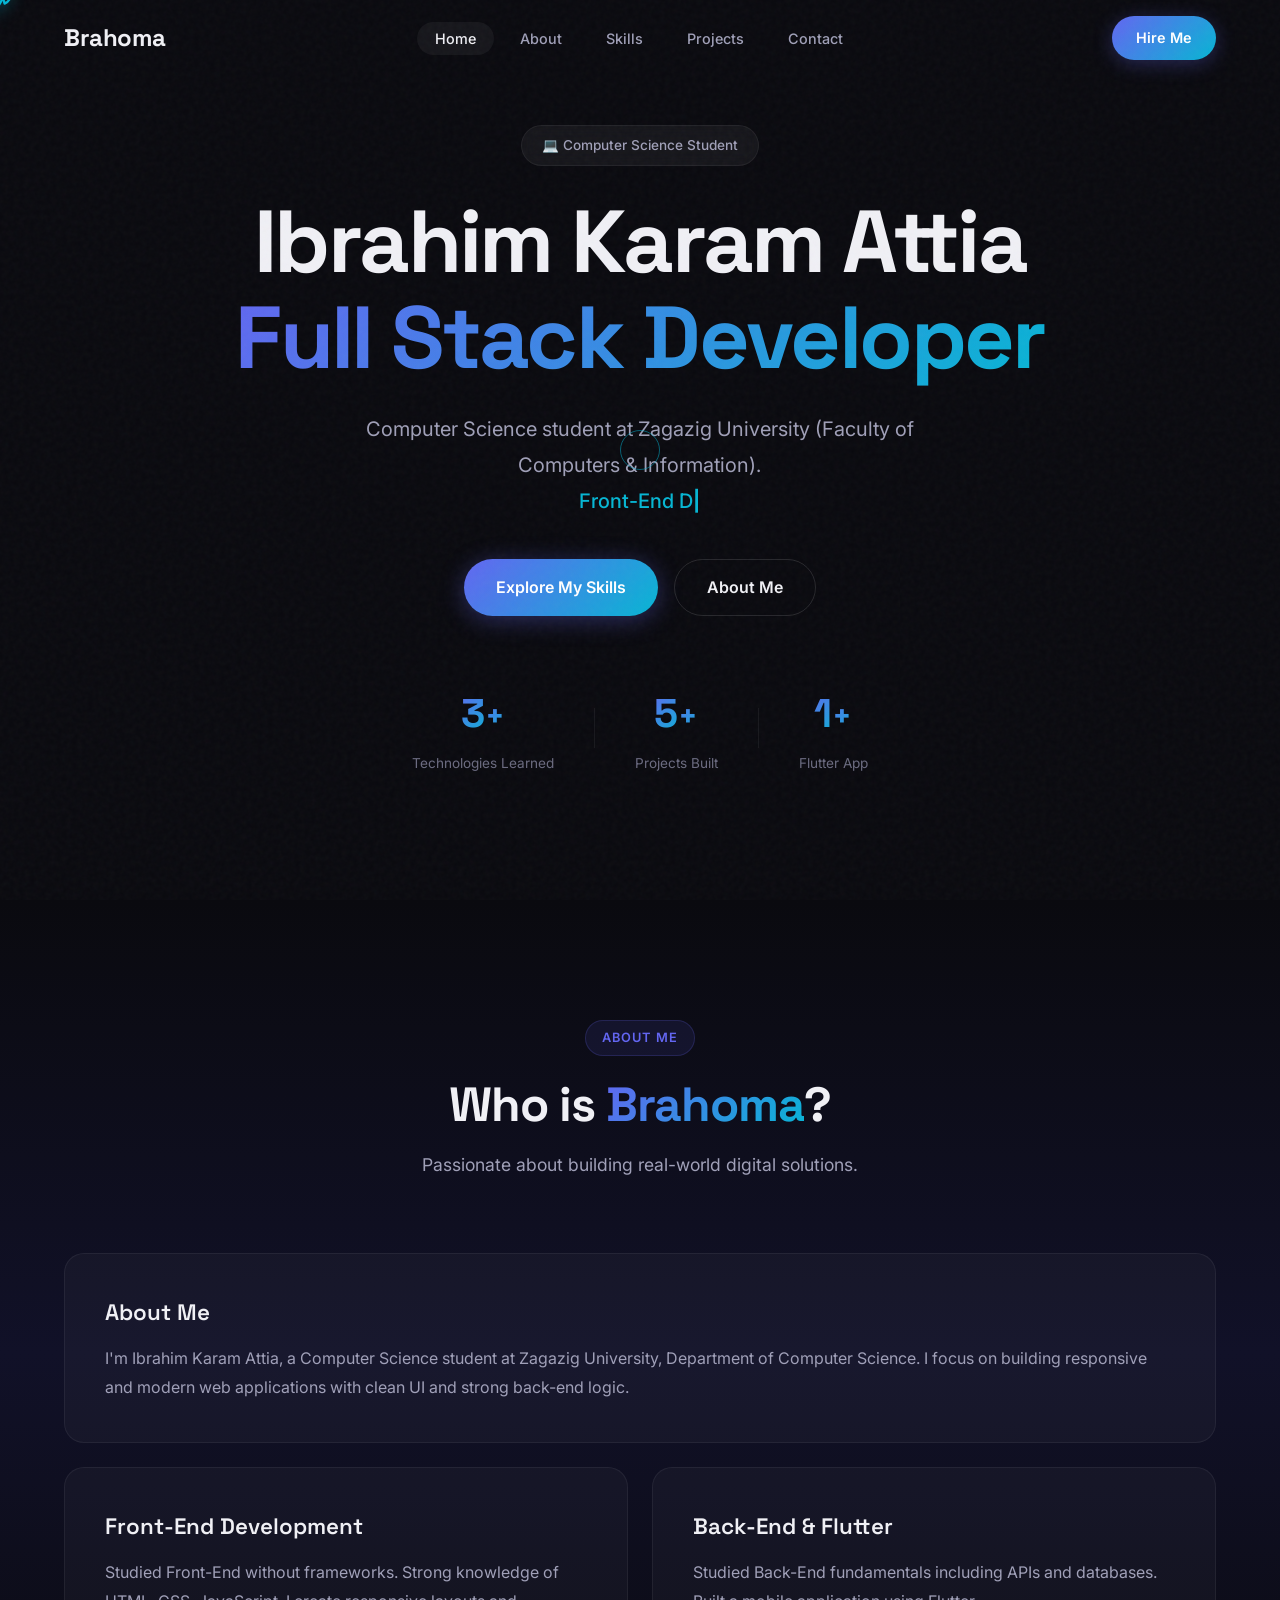
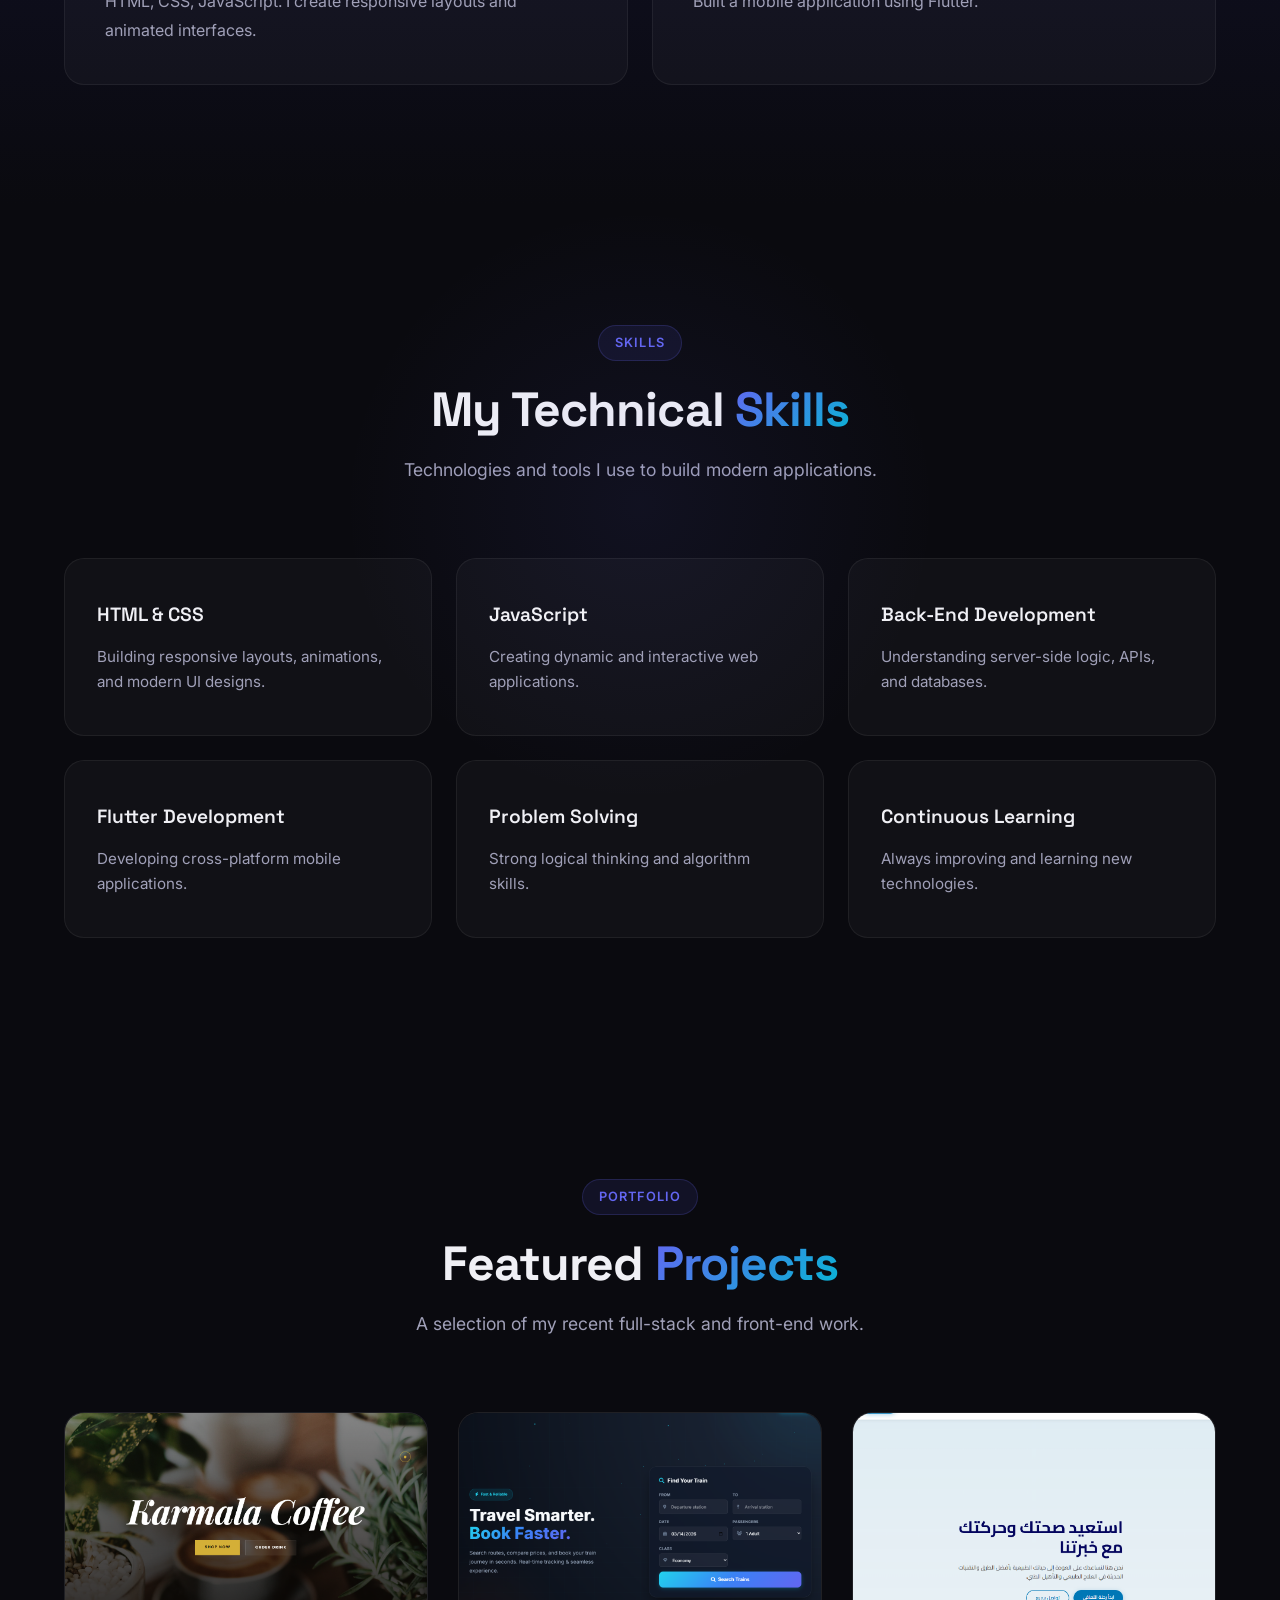
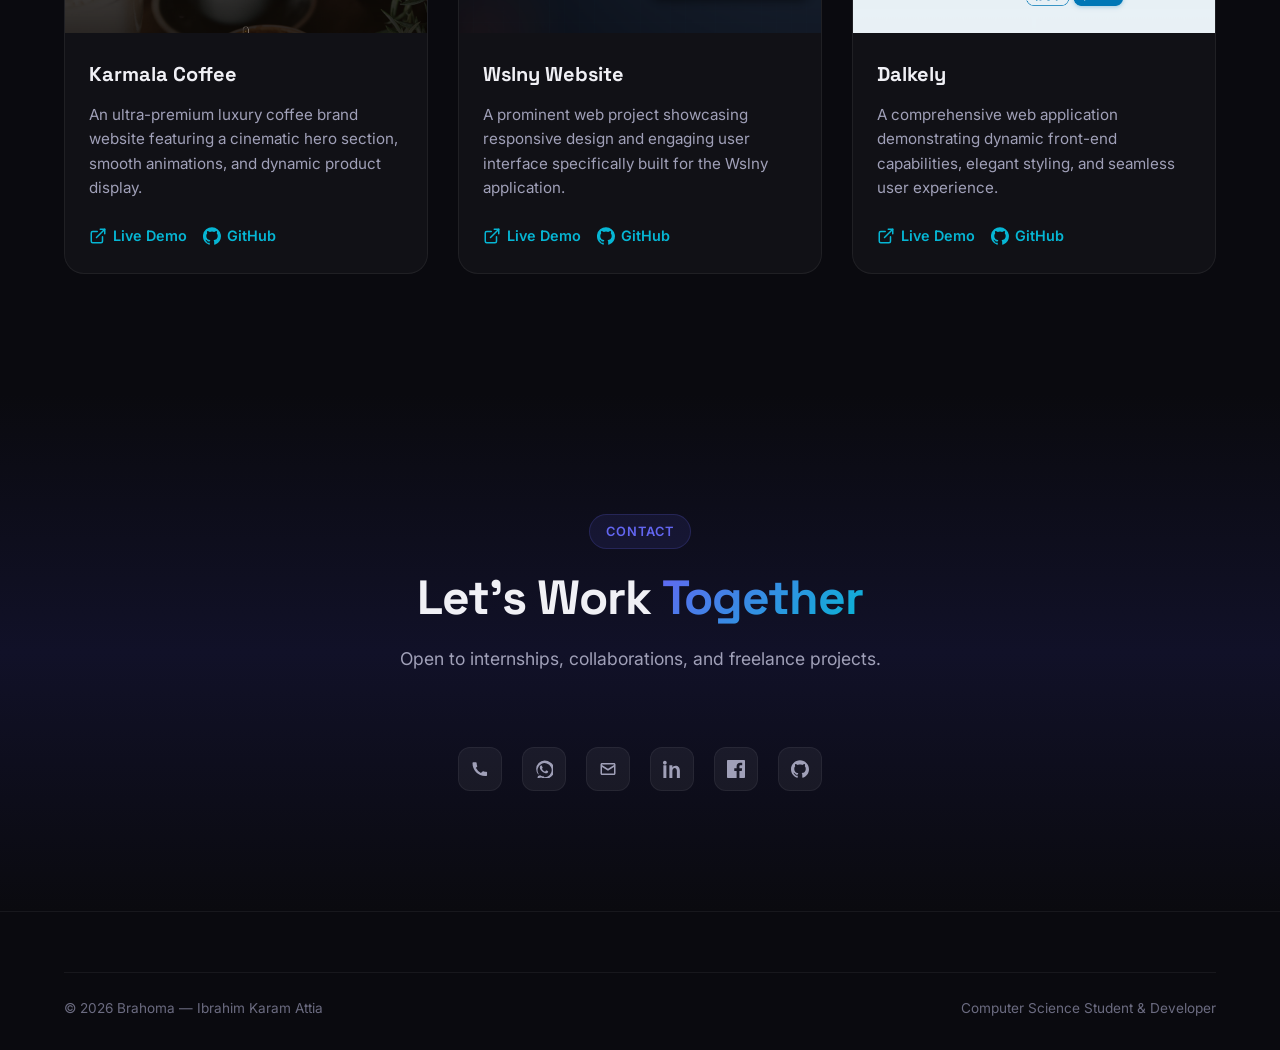
==== commit 83d5534f: "feat: Implement advanced UI/UX enhancements including a custom cursor, typing effect, interactive ca" ====
--- a/index.html
+++ b/index.html
@@ -4,7 +4,7 @@
 <head>
   <meta charset="UTF-8">
   <meta name="viewport" content="width=device-width, initial-scale=1.0">
-  <title>Brahoma — Ibrahim Karam Attia</title>
+  <title>Brhoma — Ibrahim Karam Attia</title>
   <meta name="description"
     content="Brahoma | Ibrahim Karam Attia — Computer Science student at Zagazig University. Front-End, Back-End & Flutter Developer.">
 
@@ -17,6 +17,18 @@
 </head>
 
 <body>
+  <!-- ===== CUSTOM CURSOR ===== -->
+  <div class="cursor-dot" id="cursorDot">
+    <svg xmlns="http://www.w3.org/2000/svg" viewBox="0 0 24 24" fill="none" stroke="currentColor" stroke-width="2"
+      stroke-linecap="round" stroke-linejoin="round" class="axe-icon">
+      <path d="m14 12-8.5 8.5a2.12 2.12 0 1 1-3-3L11 9" />
+      <path d="M15 13 9 7l4-4 6 6h3a8 8 0 0 1-7 7z" />
+    </svg>
+  </div>
+  <div class="cursor-ring" id="cursorRing"></div>
+
+  <!-- ===== NOISE OVERLAY ===== -->
+  <div class="noise-overlay"></div>
 
   <!-- ===== NAVBAR ===== -->
   <nav class="navbar" id="navbar">
@@ -52,9 +64,9 @@
       </h1>
 
       <p class="hero-subtitle">
-        Computer Science student at Zagazig University (Faculty of Computers & Information).
-        I build modern web applications using Front-End, Back-End technologies
-        and develop mobile apps using Flutter.
+        Computer Science student at Zagazig University (Faculty of Computers & Information).<br>
+        <span id="typing-text" style="color: var(--accent-cyan); font-weight: 500;"></span><span
+          class="cursor-blink">|</span>
       </p>
 
       <div class="hero-actions">
@@ -185,7 +197,7 @@
   <!-- ===== PORTFOLIO ===== -->
   <section class="portfolio" id="portfolio">
     <div class="container">
-      <div class="section-header">
+      <div class="section-header" data-animate>
         <span class="section-tag">Portfolio</span>
         <h2 class="section-title">
           Featured <span class="gradient-text">Projects</span>
@@ -198,7 +210,7 @@
       <div class="portfolio-grid">
 
         <!-- Karmala Coffee -->
-        <div class="portfolio-card">
+        <div class="portfolio-card" data-animate data-delay="100">
           <div class="portfolio-img">
             <img src="images/karamala.png" alt="Karmala Coffee">
           </div>
@@ -230,7 +242,7 @@
         </div>
 
         <!-- Wslny Website -->
-        <div class="portfolio-card">
+        <div class="portfolio-card" data-animate data-delay="200">
           <div class="portfolio-img">
             <img src="images/waslny.png" alt="Wslny Website">
           </div>
@@ -262,7 +274,7 @@
         </div>
 
         <!-- Dalkely -->
-        <div class="portfolio-card">
+        <div class="portfolio-card" data-animate data-delay="300">
           <div class="portfolio-img">
             <img src="images/dalkely.png" alt="Dalkely">
           </div>
--- a/style.css
+++ b/style.css
@@ -56,7 +56,103 @@
   --radius-full: 9999px;
 }
 
-*, *::before, *::after {
+/* ========================================
+   CUSTOM CURSOR & NOISE OVERLAY
+   ======================================== */
+.noise-overlay {
+  position: fixed;
+  top: 0;
+  left: 0;
+  width: 100vw;
+  height: 100vh;
+  pointer-events: none;
+  z-index: 9999;
+  opacity: 0.035;
+  background-image: url("data:image/svg+xml,%3Csvg viewBox='0 0 200 200' xmlns='http://www.w3.org/2000/svg'%3E%3Cfilter id='noiseFilter'%3E%3CfeTurbulence type='fractalNoise' baseFrequency='0.85' numOctaves='3' stitchTiles='stitch'/%3E%3C/filter%3E%3Crect width='100%25' height='100%25' filter='url(%23noiseFilter)'/%3E%3C/svg%3E");
+}
+
+.cursor-dot,
+.cursor-ring {
+  position: fixed;
+  top: 0;
+  left: 0;
+  pointer-events: none;
+  z-index: 10000;
+  transform: translate(-50%, -50%);
+  transition: transform 0.1s ease, width 0.3s, height 0.3s, background 0.3s;
+}
+
+.cursor-dot {
+  width: 28px;
+  height: 28px;
+  display: flex;
+  align-items: center;
+  justify-content: center;
+  color: var(--accent-cyan);
+  filter: drop-shadow(0 0 8px rgba(6, 182, 212, 0.6));
+  opacity: 1 !important;
+  /* Force explicit visibility bypass */
+  z-index: 10001;
+  /* Must sit above ring */
+}
+
+.cursor-dot svg {
+  width: 100%;
+  height: 100%;
+  transform: rotate(-15deg);
+  transition: transform 0.25s var(--ease-out);
+  fill: none;
+  stroke: var(--accent-cyan);
+  stroke-width: 2px;
+  opacity: 1;
+}
+
+.cursor-ring {
+  width: 40px;
+  height: 40px;
+  border: 1px solid rgba(6, 182, 212, 0.5);
+  border-radius: 50%;
+  transition: transform 0.25s ease-out, width 0.3s, height 0.3s, background 0.3s, border-color 0.3s;
+}
+
+body:hover .cursor-dot,
+body:hover .cursor-ring {
+  opacity: 1;
+}
+
+.cursor-hover .cursor-dot svg {
+  transform: scale(1.3) rotate(-35deg);
+}
+
+.cursor-hover .cursor-ring {
+  width: 60px;
+  height: 60px;
+  background: rgba(6, 182, 212, 0.1);
+  border-color: var(--accent-cyan);
+  backdrop-filter: blur(2px);
+}
+
+.cursor-blink {
+  animation: blink 1s step-end infinite;
+  color: var(--accent-cyan);
+  font-weight: 700;
+}
+
+@keyframes blink {
+
+  0%,
+  100% {
+    opacity: 1;
+  }
+
+  50% {
+    opacity: 0;
+  }
+}
+
+*,
+*::before,
+*::after {
   margin: 0;
   padding: 0;
   box-sizing: border-box;
@@ -65,6 +161,8 @@
 html {
   scroll-behavior: smooth;
   scroll-padding-top: 80px;
+  cursor: none;
+  /* Hide default cursor */
 }
 
 body {
@@ -77,14 +175,33 @@
   -moz-osx-font-smoothing: grayscale;
 }
 
+a,
+button {
+  cursor: none;
+  /* Hide cursor on interactables */
+}
+
 a {
   text-decoration: none;
   color: inherit;
 }
 
-ul { list-style: none; }
-img { max-width: 100%; display: block; }
-button { cursor: pointer; border: none; background: none; font: inherit; color: inherit; }
+ul {
+  list-style: none;
+}
+
+img {
+  max-width: 100%;
+  display: block;
+}
+
+button {
+  cursor: pointer;
+  border: none;
+  background: none;
+  font: inherit;
+  color: inherit;
+}
 
 .container {
   max-width: var(--container-max);
@@ -96,31 +213,74 @@
    ANIMATIONS
    ======================================== */
 @keyframes fadeUp {
-  from { opacity: 0; transform: translateY(40px); }
-  to { opacity: 1; transform: translateY(0); }
+  from {
+    opacity: 0;
+    transform: translateY(40px);
+  }
+
+  to {
+    opacity: 1;
+    transform: translateY(0);
+  }
 }
 
 @keyframes float {
-  0%, 100% { transform: translate(0, 0); }
-  33% { transform: translate(30px, -20px); }
-  66% { transform: translate(-20px, 15px); }
+
+  0%,
+  100% {
+    transform: translate(0, 0);
+  }
+
+  33% {
+    transform: translate(30px, -20px);
+  }
+
+  66% {
+    transform: translate(-20px, 15px);
+  }
 }
 
 @keyframes pulse-glow {
-  0%, 100% { opacity: 0.4; }
-  50% { opacity: 0.8; }
+
+  0%,
+  100% {
+    opacity: 0.4;
+  }
+
+  50% {
+    opacity: 0.8;
+  }
 }
 
 @keyframes scroll-line {
-  0% { transform: scaleY(0); transform-origin: top; }
-  50% { transform: scaleY(1); transform-origin: top; }
-  51% { transform-origin: bottom; }
-  100% { transform: scaleY(0); transform-origin: bottom; }
+  0% {
+    transform: scaleY(0);
+    transform-origin: top;
+  }
+
+  50% {
+    transform: scaleY(1);
+    transform-origin: top;
+  }
+
+  51% {
+    transform-origin: bottom;
+  }
+
+  100% {
+    transform: scaleY(0);
+    transform-origin: bottom;
+  }
 }
 
 @keyframes shimmer {
-  0% { background-position: -200% center; }
-  100% { background-position: 200% center; }
+  0% {
+    background-position: -200% center;
+  }
+
+  100% {
+    background-position: 200% center;
+  }
 }
 
 [data-animate] {
@@ -361,9 +521,10 @@
   border-radius: var(--radius-full);
   font-size: 1rem;
   font-weight: 600;
-  transition: var(--transition-fast);
+  transition: transform 0.3s cubic-bezier(0.25, 1, 0.5, 1), box-shadow 0.3s, background 0.3s;
   position: relative;
   overflow: hidden;
+  will-change: transform;
 }
 
 .btn-primary {
@@ -530,9 +691,11 @@
   border-radius: var(--radius-lg);
   background: var(--bg-card);
   border: 1px solid var(--border-color);
-  transition: var(--transition-mid);
+  transition: transform 0.4s var(--ease-out), box-shadow 0.4s var(--ease-out), background 0.4s;
   position: relative;
   overflow: hidden;
+  transform-style: preserve-3d;
+  will-change: transform;
 }
 
 .about-card::before {
@@ -541,13 +704,13 @@
   inset: 0;
   border-radius: var(--radius-lg);
   padding: 1px;
-  background: linear-gradient(135deg, rgba(99, 102, 241, 0.2), transparent, rgba(6, 182, 212, 0.2));
+  background: radial-gradient(800px circle at var(--mouse-x, 0) var(--mouse-y, 0), rgba(255, 255, 255, 0.15), transparent 40%);
   -webkit-mask: linear-gradient(#fff 0 0) content-box, linear-gradient(#fff 0 0);
   mask: linear-gradient(#fff 0 0) content-box, linear-gradient(#fff 0 0);
   -webkit-mask-composite: xor;
   mask-composite: exclude;
   opacity: 0;
-  transition: var(--transition-mid);
+  transition: opacity 0.5s;
 }
 
 .about-card:hover::before {
@@ -556,7 +719,6 @@
 
 .about-card:hover {
   background: var(--bg-card-hover);
-  transform: translateY(-4px);
   box-shadow: var(--shadow-glow);
 }
 
@@ -620,15 +782,36 @@
   border-radius: var(--radius-lg);
   background: var(--bg-card);
   border: 1px solid var(--border-color);
-  transition: var(--transition-mid);
+  transition: transform 0.4s var(--ease-out), box-shadow 0.4s var(--ease-out), background 0.4s, border-color 0.4s;
   display: flex;
   flex-direction: column;
+  transform-style: preserve-3d;
+  will-change: transform;
+}
+
+.feature-card::before {
+  content: '';
+  position: absolute;
+  inset: 0;
+  border-radius: var(--radius-lg);
+  padding: 1px;
+  background: radial-gradient(800px circle at var(--mouse-x, 0) var(--mouse-y, 0), rgba(99, 102, 241, 0.3), transparent 40%);
+  -webkit-mask: linear-gradient(#fff 0 0) content-box, linear-gradient(#fff 0 0);
+  mask: linear-gradient(#fff 0 0) content-box, linear-gradient(#fff 0 0);
+  -webkit-mask-composite: xor;
+  mask-composite: exclude;
+  opacity: 0;
+  transition: opacity 0.5s;
+  pointer-events: none;
+}
+
+.feature-card:hover::before {
+  opacity: 1;
 }
 
 .feature-card:hover {
   background: var(--bg-card-hover);
   border-color: var(--border-hover);
-  transform: translateY(-6px);
   box-shadow: var(--shadow-md);
 }
 
@@ -707,13 +890,35 @@
   background: var(--bg-card);
   border: 1px solid var(--border-color);
   overflow: hidden;
-  transition: var(--transition-mid);
+  transition: transform 0.4s var(--ease-out), box-shadow 0.4s var(--ease-out), background 0.4s, border-color 0.4s;
   display: flex;
   flex-direction: column;
+  transform-style: preserve-3d;
+  will-change: transform;
+}
+
+.portfolio-card::before {
+  content: '';
+  position: absolute;
+  inset: 0;
+  border-radius: var(--radius-lg);
+  padding: 1px;
+  background: radial-gradient(800px circle at var(--mouse-x, 0) var(--mouse-y, 0), rgba(255, 255, 255, 0.2), transparent 40%);
+  -webkit-mask: linear-gradient(#fff 0 0) content-box, linear-gradient(#fff 0 0);
+  mask: linear-gradient(#fff 0 0) content-box, linear-gradient(#fff 0 0);
+  -webkit-mask-composite: xor;
+  mask-composite: exclude;
+  opacity: 0;
+  transition: opacity 0.5s;
+  pointer-events: none;
+  z-index: 2;
+}
+
+.portfolio-card:hover::before {
+  opacity: 1;
 }
 
 .portfolio-card:hover {
-  transform: translateY(-8px);
   background: var(--bg-card-hover);
   border-color: var(--border-hover);
   box-shadow: var(--shadow-md);
@@ -764,29 +969,29 @@
 .portfolio-links {
   display: flex;
   gap: 16px;
-  margin-top: auto;
+  align-items: center;
 }
 
 .portfolio-link {
   display: inline-flex;
   align-items: center;
   gap: 6px;
-  font-size: 0.85rem;
+  font-size: 0.9rem;
   font-weight: 600;
-  text-transform: uppercase;
-  letter-spacing: 0.05em;
-  color: var(--text-primary);
+  color: var(--accent-cyan);
   transition: var(--transition-fast);
-}
-
-.portfolio-link:hover {
-  color: var(--accent-indigo);
 }
 
 .portfolio-link svg {
   width: 18px;
   height: 18px;
 }
+
+.portfolio-link:hover {
+  color: white;
+  transform: translateY(-2px);
+}
+
 
 /* ========================================
    CONTACT
@@ -1048,6 +1253,7 @@
   .features-grid {
     grid-template-columns: repeat(2, 1fr);
   }
+
   .portfolio-grid {
     grid-template-columns: repeat(2, 1fr);
   }
@@ -1161,4 +1367,4 @@
     width: 100%;
     justify-content: center;
   }
-}
+}
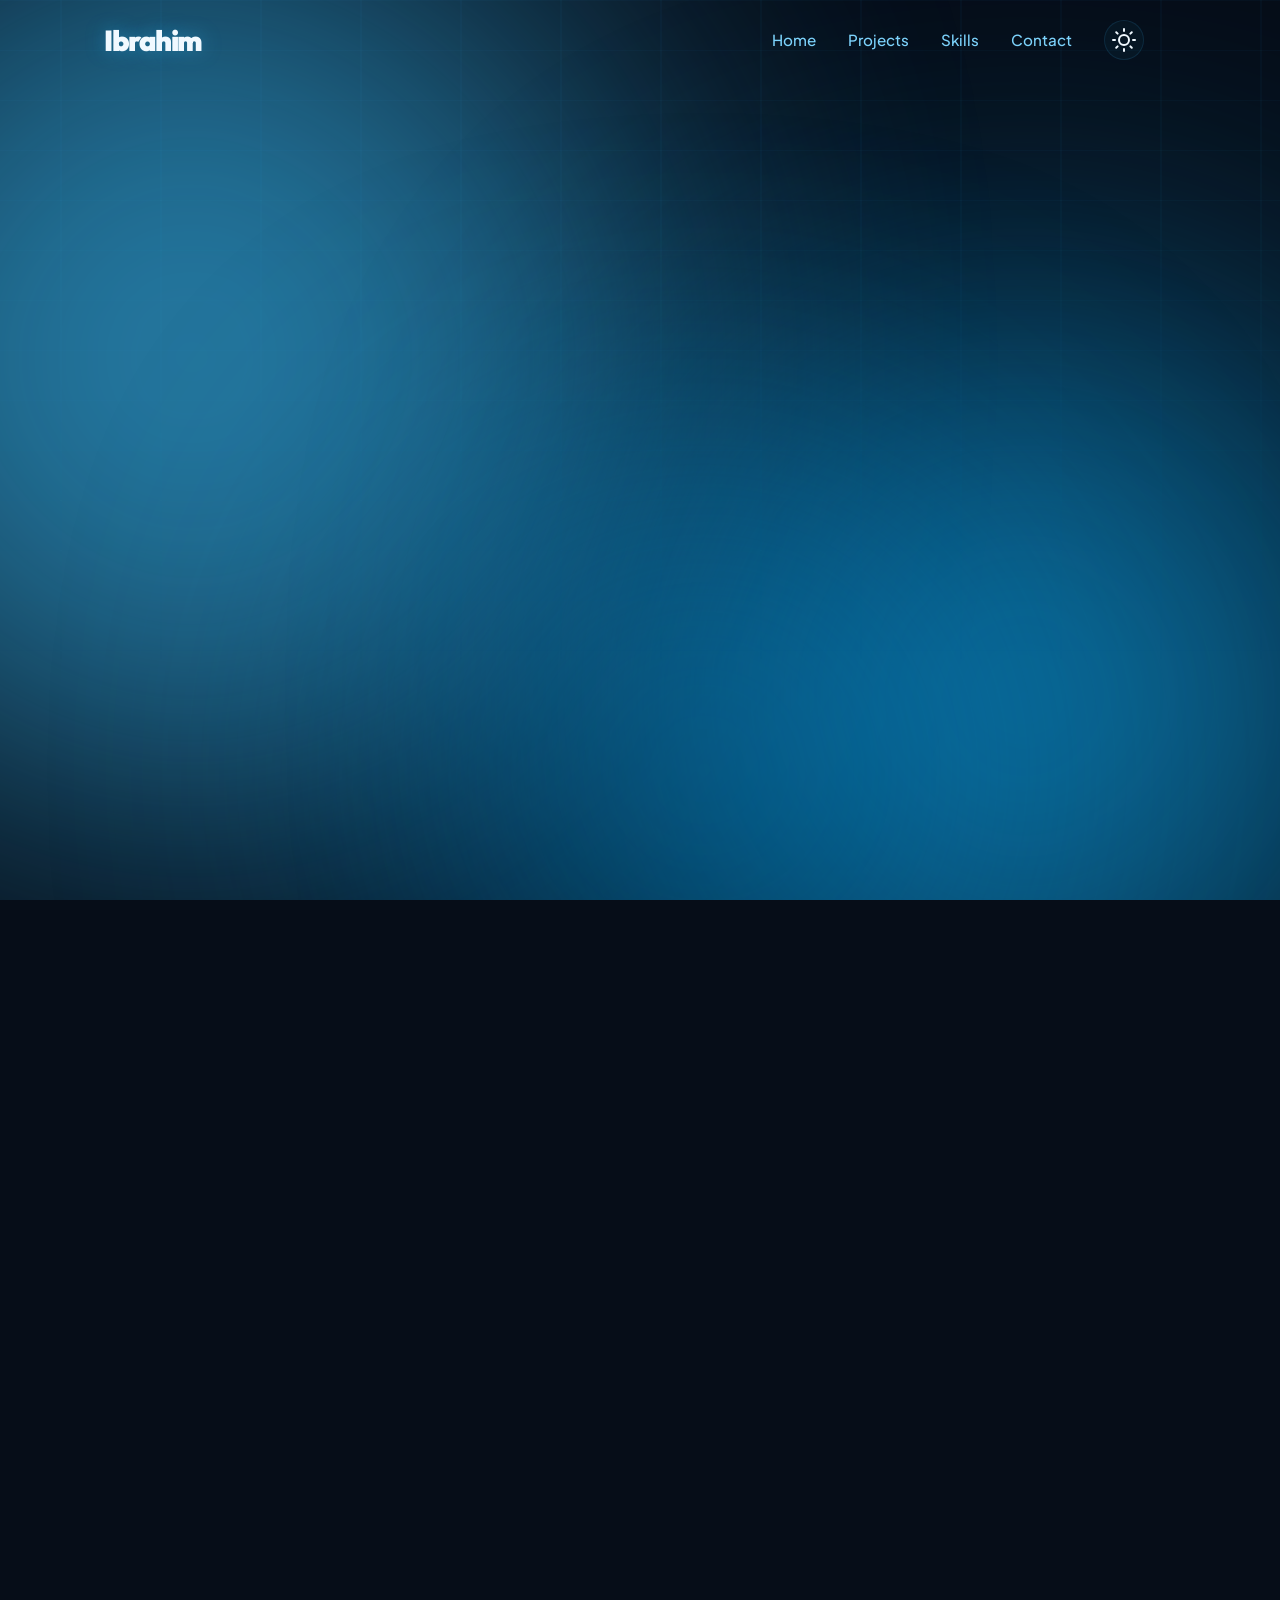
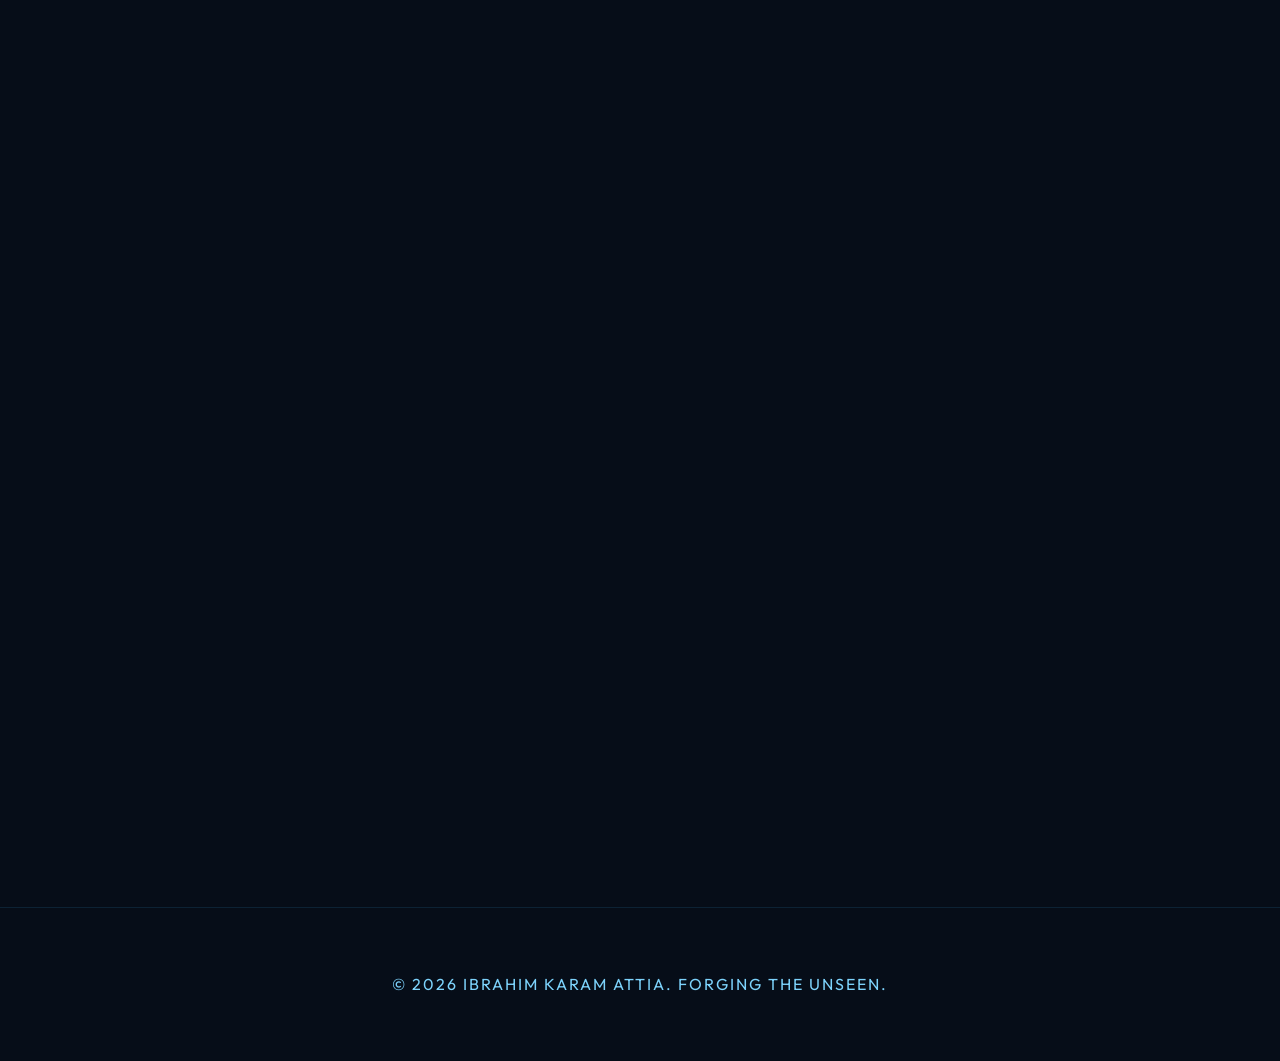
==== commit 042c7877: "chore: remove duplicate and unused portfolio source files" ====
--- a/index.html
+++ b/index.html
@@ -1,397 +1,716 @@
 <!DOCTYPE html>
-<html lang="en">
+<html lang="en" data-theme="dark">
 
 <head>
   <meta charset="UTF-8">
   <meta name="viewport" content="width=device-width, initial-scale=1.0">
-  <title>Brhoma — Ibrahim Karam Attia</title>
+  <title>Ibrahim Karam Attia</title>
   <meta name="description"
-    content="Brahoma | Ibrahim Karam Attia — Computer Science student at Zagazig University. Front-End, Back-End & Flutter Developer.">
-
+    content="Portfolio of Ibrahim Karam Attia - Full Stack & Flutter Developer crafting surreal digital experiences.">
+
+  <!-- Google Fonts -->
   <link rel="preconnect" href="https://fonts.googleapis.com">
   <link rel="preconnect" href="https://fonts.gstatic.com" crossorigin>
   <link
-    href="https://fonts.googleapis.com/css2?family=Inter:wght@300;400;500;600;700;800;900&family=Space+Grotesk:wght@400;500;600;700&display=swap"
+    href="https://fonts.googleapis.com/css2?family=Outfit:wght@300;400;500;600;700;800;900&family=Plus+Jakarta+Sans:wght@400;500;600;700&display=swap"
     rel="stylesheet">
+
   <link rel="stylesheet" href="style.css">
 </head>
 
 <body>
-  <!-- ===== CUSTOM CURSOR ===== -->
-  <div class="cursor-dot" id="cursorDot">
-    <svg xmlns="http://www.w3.org/2000/svg" viewBox="0 0 24 24" fill="none" stroke="currentColor" stroke-width="2"
-      stroke-linecap="round" stroke-linejoin="round" class="axe-icon">
-      <path d="m14 12-8.5 8.5a2.12 2.12 0 1 1-3-3L11 9" />
-      <path d="M15 13 9 7l4-4 6 6h3a8 8 0 0 1-7 7z" />
-    </svg>
+
+  <!-- Surreal Ambient Background -->
+  <div class="ambient-bg" id="parallaxBg">
+    <div class="orb orb-1 layer" data-speed="-2"></div>
+    <div class="orb orb-2 layer" data-speed="3"></div>
+    <div class="orb orb-3 layer" data-speed="-1.5"></div>
+    <div class="grid-overlay"></div>
   </div>
-  <div class="cursor-ring" id="cursorRing"></div>
-
-  <!-- ===== NOISE OVERLAY ===== -->
-  <div class="noise-overlay"></div>
-
-  <!-- ===== NAVBAR ===== -->
+
+  <!-- Navigation -->
   <nav class="navbar" id="navbar">
-    <div class="nav-container">
-      <a href="#" class="nav-logo">
-        <span>Brahoma</span>
+    <div class="container nav-container">
+      <a href="#" class="logo">
+        <span class="logo-text">Ibrahim</span>
       </a>
-
-      <ul class="nav-links" id="navLinks">
-        <li><a href="#hero" class="nav-link active">Home</a></li>
-        <li><a href="#about" class="nav-link">About</a></li>
-        <li><a href="#skills" class="nav-link">Skills</a></li>
-        <li><a href="#portfolio" class="nav-link">Projects</a></li>
-        <li><a href="#contact" class="nav-link">Contact</a></li>
-      </ul>
-
-      <a href="#contact" class="nav-cta">Hire Me</a>
-
-      <button class="nav-toggle" id="navToggle">
-        <span></span><span></span><span></span>
-      </button>
+      <div class="nav-right">
+        <div class="nav-links">
+          <a href="#home" class="nav-link">Home</a>
+          <a href="#projects" class="nav-link">Projects</a>
+          <a href="#skills" class="nav-link">Skills</a>
+          <a href="#contact" class="nav-link">Contact</a>
+        </div>
+
+        <!-- Theme Toggle -->
+        <button id="themeToggle" class="theme-toggle" aria-label="Toggle Theme">
+          <svg class="sun-icon" xmlns="http://www.w3.org/2000/svg" width="24" height="24" viewBox="0 0 24 24"
+            fill="none" stroke="currentColor" stroke-width="2" stroke-linecap="round" stroke-linejoin="round">
+            <circle cx="12" cy="12" r="5"></circle>
+            <line x1="12" y1="1" x2="12" y2="3"></line>
+            <line x1="12" y1="21" x2="12" y2="23"></line>
+            <line x1="4.22" y1="4.22" x2="5.64" y2="5.64"></line>
+            <line x1="18.36" y1="18.36" x2="19.78" y2="19.78"></line>
+            <line x1="1" y1="12" x2="3" y2="12"></line>
+            <line x1="21" y1="12" x2="23" y2="12"></line>
+            <line x1="4.22" y1="19.78" x2="5.64" y2="18.36"></line>
+            <line x1="18.36" y1="5.64" x2="19.78" y2="4.22"></line>
+          </svg>
+          <svg class="moon-icon" xmlns="http://www.w3.org/2000/svg" width="24" height="24" viewBox="0 0 24 24"
+            fill="none" stroke="currentColor" stroke-width="2" stroke-linecap="round" stroke-linejoin="round">
+            <path d="M21 12.79A9 9 0 1 1 11.21 3 7 7 0 0 0 21 12.79z"></path>
+          </svg>
+        </button>
+
+        <button class="mobile-menu-btn" id="mobileMenuBtn">
+          <span></span><span></span>
+        </button>
+      </div>
     </div>
   </nav>
 
-  <!-- ===== HERO ===== -->
-  <section class="hero" id="hero">
-    <div class="hero-content">
-      <span class="hero-badge">💻 Computer Science Student</span>
-
-      <h1 class="hero-title">
-        Ibrahim Karam Attia <br>
-        <span class="gradient-text">Full Stack Developer</span>
-      </h1>
-
-      <p class="hero-subtitle">
-        Computer Science student at Zagazig University (Faculty of Computers & Information).<br>
-        <span id="typing-text" style="color: var(--accent-cyan); font-weight: 500;"></span><span
-          class="cursor-blink">|</span>
-      </p>
-
-      <div class="hero-actions">
-        <a href="#skills" class="btn btn-primary">Explore My Skills</a>
-        <a href="#about" class="btn btn-ghost">About Me</a>
+  <main>
+    <!-- Hero Section -->
+    <section class="hero" id="home">
+      <div class="container hero-container layer" data-speed="1.5">
+        <div class="hero-content">
+          <div class="badge glow-effect" data-animate>
+            <span class="pulse-dot"></span>
+          </div>
+          <h1 class="hero-title" data-animate data-delay="100">
+            Ibrahim Karam Attia
+            <br>
+            <span class="text-gradient hollow-text">Full Stack Developer .NET</span>
+          </h1>
+          <p class="hero-subtitle" data-animate data-delay="200">
+            Computer Science student at Zagazig University (Faculty of Computers & Information).
+          </p>
+          <div class="hero-actions" data-animate data-delay="300">
+            <a href="#projects" class="btn btn-primary btn-glow">View My Work</a>
+            <a href="#contact" class="btn btn-secondary">Contact Me</a>
+          </div>
+        </div>
       </div>
-
-      <div class="hero-stats">
-        <div class="stat">
-          <span class="stat-number" data-count="3">0</span><span class="stat-suffix">+</span>
-          <span class="stat-label">Technologies Learned</span>
-        </div>
-
-        <div class="stat-divider"></div>
-
-        <div class="stat">
-          <span class="stat-number" data-count="5">0</span><span class="stat-suffix">+</span>
-          <span class="stat-label">Projects Built</span>
-        </div>
-
-        <div class="stat-divider"></div>
-
-        <div class="stat">
-          <span class="stat-number" data-count="1">0</span><span class="stat-suffix">+</span>
-          <span class="stat-label">Flutter App</span>
+    </section>
+
+    <!-- About Section -->
+    <section class="about" id="about">
+      <div class="container">
+        <div class="section-header" data-animate>
+          <h2 class="section-title">About <span class="text-gradient">Me</span></h2>
+        </div>
+
+        <div class="bento-grid">
+          <div class="bento-card span-2 glass-panel" data-animate>
+            <div class="bento-content">
+              <h3>Who I Am</h3>
+              <p>I'm Ibrahim Karam Attia, a Back-End Developer specialized in ASP.NET Core and ASP.NET MVC. I'm
+                committed to delivering professional, high-quality software solutions on time, with full dedication to
+                client satisfaction.</p>
+            </div>
+          </div>
+
+          <div class="bento-card highlight glass-panel" data-animate data-delay="100">
+            <div class="bento-content">
+              <h3>C# & .NET</h3>
+              <p>Strong expertise in building systems using C# and SQL Server databases, with a deep understanding of
+                Object-Oriented Programming (OOP) concepts.</p>
+            </div>
+          </div>
+
+          <div class="bento-card glass-panel" data-animate data-delay="200">
+            <div class="bento-content">
+              <h3>Problem Solving</h3>
+              <p>Proficient in data structures and algorithms, with a strong ability to solve complex problems in a
+                structured and efficient manner.</p>
+            </div>
+          </div>
+
+          <div class="bento-card span-2 glass-panel" data-animate data-delay="300">
+            <div class="bento-content">
+              <h3>Backend Architecture</h3>
+              <p>Building powerful and reliable backend systems using ASP.NET Core and ASP.NET MVC, with SQL Server
+                database management and the design of professional RESTful APIs.</p>
+            </div>
+          </div>
         </div>
       </div>
-    </div>
-  </section>
-
-  <!-- ===== ABOUT ===== -->
-  <section class="about" id="about">
-    <div class="container">
-
-      <div class="section-header">
-        <span class="section-tag">About Me</span>
-        <h2 class="section-title">
-          Who is <span class="gradient-text">Brahoma</span>?
-        </h2>
-        <p class="section-desc">
-          Passionate about building real-world digital solutions.
-        </p>
+    </section>
+
+    <!-- Skills Section -->
+    <section class="skills" id="skills">
+      <div class="container">
+        <div class="section-header center" data-animate>
+          <h2 class="section-title">Technical <span class="text-gradient">Skills</span></h2>
+        </div>
       </div>
 
-      <div class="about-grid">
-
-        <div class="about-card about-card--main">
-          <h3>About Me</h3>
-          <p>
-            I'm Ibrahim Karam Attia, a Computer Science student at Zagazig University,
-            Department of Computer Science.
-            I focus on building responsive and modern web applications
-            with clean UI and strong back-end logic.
-          </p>
-        </div>
-
-        <div class="about-card">
-          <h3>Front-End Development</h3>
-          <p>
-            Studied Front-End without frameworks.
-            Strong knowledge of HTML, CSS, JavaScript.
-            I create responsive layouts and animated interfaces.
-          </p>
-        </div>
-
-        <div class="about-card">
-          <h3>Back-End & Flutter</h3>
-          <p>
-            Studied Back-End fundamentals including APIs and databases.
-            Built a mobile application using Flutter.
-          </p>
-        </div>
-
+      <!-- Infinite Marquee for Skills -->
+      <div class="skills-marquee-wrapper" data-animate data-delay="200">
+        <div class="skills-marquee">
+          <div class="skills-track">
+            <div class="skill-pill">ASP.NET Core</div>
+            <div class="skill-pill">ASP.NET MVC</div>
+            <div class="skill-pill">C#</div>
+            <div class="skill-pill">SQL Server</div>
+            <div class="skill-pill">HTML5</div>
+            <div class="skill-pill">CSS3</div>
+            <div class="skill-pill">JavaScript</div>
+            <div class="skill-pill">Back-End</div>
+            <div class="skill-pill">OOP</div>
+            <div class="skill-pill">REST API</div>
+            <!-- Duplicate for infinite scroll effect -->
+            <div class="skill-pill">ASP.NET Core</div>
+            <div class="skill-pill">ASP.NET MVC</div>
+            <div class="skill-pill">C#</div>
+            <div class="skill-pill">SQL Server</div>
+            <div class="skill-pill">HTML5</div>
+            <div class="skill-pill">CSS3</div>
+            <div class="skill-pill">JavaScript</div>
+            <div class="skill-pill">Back-End</div>
+            <div class="skill-pill">OOP</div>
+            <div class="skill-pill">REST API</div>
+          </div>
+        </div>
       </div>
-    </div>
-  </section>
-
-  <!-- ===== SKILLS ===== -->
-  <section class="features" id="skills">
-    <div class="container">
-
-      <div class="section-header">
-        <span class="section-tag">Skills</span>
-        <h2 class="section-title">
-          My Technical <span class="gradient-text">Skills</span>
-        </h2>
-        <p class="section-desc">
-          Technologies and tools I use to build modern applications.
-        </p>
+    </section>
+
+    <!-- Projects Section -->
+    <section class="projects" id="projects">
+      <div class="container">
+        <div class="section-header" data-animate>
+          <h2 class="section-title">Selected <span class="text-gradient">Realities</span></h2>
+        </div>
+
+        <div class="projects-grid">
+          <!-- Project 1 -->
+          <article class="project-card glass-panel" data-animate>
+            <div class="project-image">
+              <img src="images/projects/karamala.png" alt="Karmala Coffee">
+              <div class="project-overlay">
+                <a href="https://karamala-coffee.netlify.app/" target="_blank" class="icon-link" aria-label="Live Demo">
+                  <svg xmlns="http://www.w3.org/2000/svg" width="24" height="24" viewBox="0 0 24 24" fill="none"
+                    stroke="currentColor" stroke-width="2" stroke-linecap="round" stroke-linejoin="round">
+                    <path d="M18 13v6a2 2 0 0 1-2 2H5a2 2 0 0 1-2-2V8a2 2 0 0 1 2-2h6"></path>
+                    <polyline points="15 3 21 3 21 9"></polyline>
+                    <line x1="10" y1="14" x2="21" y2="3"></line>
+                  </svg>
+                </a>
+                <a href="https://github.com/ibrahimkaram1/karmala-cofee" target="_blank" class="icon-link"
+                  aria-label="GitHub">
+                  <svg xmlns="http://www.w3.org/2000/svg" width="24" height="24" viewBox="0 0 24 24" fill="none"
+                    stroke="currentColor" stroke-width="2" stroke-linecap="round" stroke-linejoin="round">
+                    <path
+                      d="M9 19c-5 1.5-5-2.5-7-3m14 6v-3.87a3.37 3.37 0 0 0-.94-2.61c3.14-.35 6.44-1.54 6.44-7A5.44 5.44 0 0 0 20 4.77 5.07 5.07 0 0 0 19.91 1S18.73.65 16 2.48a13.38 13.38 0 0 0-7 0C6.27.65 5.09 1 5.09 1A5.07 5.07 0 0 0 5 4.77a5.44 5.44 0 0 0-1.5 3.78c0 5.42 3.3 6.61 6.44 7A3.37 3.37 0 0 0 9 18.13V22">
+                    </path>
+                  </svg>
+                </a>
+              </div>
+            </div>
+            <div class="project-info">
+              <h3>Karmala Coffee</h3>
+              <p>Ultra-premium luxury coffee brand website featuring cinematic sections and dynamic product display.</p>
+              <div class="project-tags">
+                <span>UI/UX</span><span>Frontend</span><span>Animation</span>
+              </div>
+            </div>
+          </article>
+
+          <!-- Project 2 -->
+          <article class="project-card glass-panel" data-animate data-delay="100">
+            <div class="project-image">
+              <img src="images/projects/waslny.png" alt="Wslny Website">
+              <div class="project-overlay">
+                <a href="https://hime-walny.netlify.app/" target="_blank" class="icon-link">
+                  <svg xmlns="http://www.w3.org/2000/svg" width="24" height="24" viewBox="0 0 24 24" fill="none"
+                    stroke="currentColor" stroke-width="2" stroke-linecap="round" stroke-linejoin="round">
+                    <path d="M18 13v6a2 2 0 0 1-2 2H5a2 2 0 0 1-2-2V8a2 2 0 0 1 2-2h6"></path>
+                    <polyline points="15 3 21 3 21 9"></polyline>
+                    <line x1="10" y1="14" x2="21" y2="3"></line>
+                  </svg>
+                </a>
+                <a href="https://github.com/ibrahimkaram1/wslny-website" target="_blank" class="icon-link">
+                  <svg xmlns="http://www.w3.org/2000/svg" width="24" height="24" viewBox="0 0 24 24" fill="none"
+                    stroke="currentColor" stroke-width="2" stroke-linecap="round" stroke-linejoin="round">
+                    <path
+                      d="M9 19c-5 1.5-5-2.5-7-3m14 6v-3.87a3.37 3.37 0 0 0-.94-2.61c3.14-.35 6.44-1.54 6.44-7A5.44 5.44 0 0 0 20 4.77 5.07 5.07 0 0 0 19.91 1S18.73.65 16 2.48a13.38 13.38 0 0 0-7 0C6.27.65 5.09 1 5.09 1A5.07 5.07 0 0 0 5 4.77a5.44 5.44 0 0 0-1.5 3.78c0 5.42 3.3 6.61 6.44 7A3.37 3.37 0 0 0 9 18.13V22">
+                    </path>
+                  </svg>
+                </a>
+              </div>
+            </div>
+            <div class="project-info">
+              <h3>Wslny Application</h3>
+              <p>Prominent web project showcasing responsive design and engaging interface for a mobility platform.</p>
+              <div class="project-tags">
+                <span>Web App</span><span>Responsive</span>
+              </div>
+            </div>
+          </article>
+
+          <!-- Project 3 -->
+          <article class="project-card glass-panel" data-animate data-delay="200">
+            <div class="project-image">
+              <img src="images/projects/dalkely.png" alt="Dalkely">
+              <div class="project-overlay">
+                <a href="https://ibrahim-karam-dalkely.netlify.app/" target="_blank" class="icon-link">
+                  <svg xmlns="http://www.w3.org/2000/svg" width="24" height="24" viewBox="0 0 24 24" fill="none"
+                    stroke="currentColor" stroke-width="2" stroke-linecap="round" stroke-linejoin="round">
+                    <path d="M18 13v6a2 2 0 0 1-2 2H5a2 2 0 0 1-2-2V8a2 2 0 0 1 2-2h6"></path>
+                    <polyline points="15 3 21 3 21 9"></polyline>
+                    <line x1="10" y1="14" x2="21" y2="3"></line>
+                  </svg>
+                </a>
+                <a href="https://github.com/ibrahimkaram1/Dalkely" target="_blank" class="icon-link">
+                  <svg xmlns="http://www.w3.org/2000/svg" width="24" height="24" viewBox="0 0 24 24" fill="none"
+                    stroke="currentColor" stroke-width="2" stroke-linecap="round" stroke-linejoin="round">
+                    <path
+                      d="M9 19c-5 1.5-5-2.5-7-3m14 6v-3.87a3.37 3.37 0 0 0-.94-2.61c3.14-.35 6.44-1.54 6.44-7A5.44 5.44 0 0 0 20 4.77 5.07 5.07 0 0 0 19.91 1S18.73.65 16 2.48a13.38 13.38 0 0 0-7 0C6.27.65 5.09 1 5.09 1A5.07 5.07 0 0 0 5 4.77a5.44 5.44 0 0 0-1.5 3.78c0 5.42 3.3 6.61 6.44 7A3.37 3.37 0 0 0 9 18.13V22">
+                    </path>
+                  </svg>
+                </a>
+              </div>
+            </div>
+            <div class="project-info">
+              <h3>Dalkely</h3>
+              <p>Comprehensive web application demonstrating dynamic front-end capabilities and elegant styling.</p>
+              <div class="project-tags">
+                <span>Fullstack</span><span>Dynamic UI</span>
+              </div>
+            </div>
+          </article>
+
+          <!-- Project 4 - Bank System -->
+          <article class="project-card glass-panel" data-animate data-delay="300">
+            <div class="project-image bank-placeholder">
+              <div class="bank-icon-wrapper">
+                <svg xmlns="http://www.w3.org/2000/svg" width="80" height="80" viewBox="0 0 24 24" fill="none"
+                  stroke="currentColor" stroke-width="1.5" stroke-linecap="round" stroke-linejoin="round">
+                  <rect x="2" y="7" width="20" height="14" rx="2" ry="2"></rect>
+                  <path d="M16 21V5a2 2 0 0 0-2-2h-4a2 2 0 0 0-2 2v16"></path>
+                  <line x1="12" y1="3" x2="12" y2="7"></line>
+                  <path d="M2 11h20"></path>
+                </svg>
+                <span>Bank System</span>
+              </div>
+              <div class="project-overlay">
+                <a href="https://github.com/ibrahimkaram1/bank-system" target="_blank" class="icon-link"
+                  aria-label="GitHub">
+                  <svg xmlns="http://www.w3.org/2000/svg" width="24" height="24" viewBox="0 0 24 24" fill="none"
+                    stroke="currentColor" stroke-width="2" stroke-linecap="round" stroke-linejoin="round">
+                    <path
+                      d="M9 19c-5 1.5-5-2.5-7-3m14 6v-3.87a3.37 3.37 0 0 0-.94-2.61c3.14-.35 6.44-1.54 6.44-7A5.44 5.44 0 0 0 20 4.77 5.07 5.07 0 0 0 19.91 1S18.73.65 16 2.48a13.38 13.38 0 0 0-7 0C6.27.65 5.09 1 5.09 1A5.07 5.07 0 0 0 5 4.77a5.44 5.44 0 0 0-1.5 3.78c0 5.42 3.3 6.61 6.44 7A3.37 3.37 0 0 0 9 18.13V22">
+                    </path>
+                  </svg>
+                </a>
+              </div>
+            </div>
+            <div class="project-info">
+              <h3>Bank System</h3>
+              <p>A fully-featured banking management system built with C# and ASP.NET, supporting account management,
+                transactions, and secure data operations with SQL Server.</p>
+              <div class="project-tags">
+                <span>C#</span><span>ASP.NET</span><span>SQL Server</span><span>Back-End</span>
+              </div>
+            </div>
+          </article>
+
+          <!-- Project 5 - Text Data Analyzer -->
+          <article class="project-card glass-panel" data-animate data-delay="100">
+            <div class="project-image bank-placeholder">
+              <div class="bank-icon-wrapper">
+                <svg xmlns="http://www.w3.org/2000/svg" width="80" height="80" viewBox="0 0 24 24" fill="none"
+                  stroke="currentColor" stroke-width="1.5" stroke-linecap="round" stroke-linejoin="round">
+                  <path d="M14 2H6a2 2 0 0 0-2 2v16a2 2 0 0 0 2 2h12a2 2 0 0 0 2-2V8z"></path>
+                  <polyline points="14 2 14 8 20 8"></polyline>
+                  <line x1="16" y1="13" x2="8" y2="13"></line>
+                  <line x1="16" y1="17" x2="8" y2="17"></line>
+                  <polyline points="10 9 9 9 8 9"></polyline>
+                </svg>
+                <span>Text Analyzer</span>
+              </div>
+              <div class="project-overlay">
+                <a href="https://github.com/ibrahimkaram1/CSharp-OOP-Exercise/tree/main/Text%20Data%20Analyzer"
+                  target="_blank" class="icon-link" aria-label="GitHub">
+                  <svg xmlns="http://www.w3.org/2000/svg" width="24" height="24" viewBox="0 0 24 24" fill="none"
+                    stroke="currentColor" stroke-width="2" stroke-linecap="round" stroke-linejoin="round">
+                    <path
+                      d="M9 19c-5 1.5-5-2.5-7-3m14 6v-3.87a3.37 3.37 0 0 0-.94-2.61c3.14-.35 6.44-1.54 6.44-7A5.44 5.44 0 0 0 20 4.77 5.07 5.07 0 0 0 19.91 1S18.73.65 16 2.48a13.38 13.38 0 0 0-7 0C6.27.65 5.09 1 5.09 1A5.07 5.07 0 0 0 5 4.77a5.44 5.44 0 0 0-1.5 3.78c0 5.42 3.3 6.61 6.44 7A3.37 3.37 0 0 0 9 18.13V22">
+                    </path>
+                  </svg>
+                </a>
+              </div>
+            </div>
+            <div class="project-info">
+              <h3>Text Data Analyzer</h3>
+              <p>A C# OOP-based console application that analyzes text data, counting words, sentences, and characters
+                while applying object-oriented design principles.</p>
+              <div class="project-tags">
+                <span>C#</span><span>OOP</span><span>Console App</span>
+              </div>
+            </div>
+          </article>
+
+          <!-- Project 6 - Maze Game -->
+          <article class="project-card glass-panel" data-animate data-delay="200">
+            <div class="project-image bank-placeholder">
+              <div class="bank-icon-wrapper">
+                <svg xmlns="http://www.w3.org/2000/svg" width="80" height="80" viewBox="0 0 24 24" fill="none"
+                  stroke="currentColor" stroke-width="1.5" stroke-linecap="round" stroke-linejoin="round">
+                  <rect x="3" y="3" width="18" height="18" rx="2"></rect>
+                  <path d="M9 3v5M3 9h5M15 3v3M19 9h-3M9 21v-5M3 15h5M21 15h-3M15 21v-3"></path>
+                </svg>
+                <span>Maze Game</span>
+              </div>
+              <div class="project-overlay">
+                <a href="https://github.com/ibrahimkaram1/CSharp-OOP-Exercise/tree/main/Maze%20Game" target="_blank"
+                  class="icon-link" aria-label="GitHub">
+                  <svg xmlns="http://www.w3.org/2000/svg" width="24" height="24" viewBox="0 0 24 24" fill="none"
+                    stroke="currentColor" stroke-width="2" stroke-linecap="round" stroke-linejoin="round">
+                    <path
+                      d="M9 19c-5 1.5-5-2.5-7-3m14 6v-3.87a3.37 3.37 0 0 0-.94-2.61c3.14-.35 6.44-1.54 6.44-7A5.44 5.44 0 0 0 20 4.77 5.07 5.07 0 0 0 19.91 1S18.73.65 16 2.48a13.38 13.38 0 0 0-7 0C6.27.65 5.09 1 5.09 1A5.07 5.07 0 0 0 5 4.77a5.44 5.44 0 0 0-1.5 3.78c0 5.42 3.3 6.61 6.44 7A3.37 3.37 0 0 0 9 18.13V22">
+                    </path>
+                  </svg>
+                </a>
+              </div>
+            </div>
+            <div class="project-info">
+              <h3>Maze Game</h3>
+              <p>An interactive C# console-based maze game built with OOP principles. Players navigate through a
+                generated maze, showcasing algorithms and class-driven game logic.</p>
+              <div class="project-tags">
+                <span>C#</span><span>OOP</span><span>Game Logic</span><span>Algorithms</span>
+              </div>
+            </div>
+          </article>
+
+          <!-- Project 7 - Library Management System -->
+          <article class="project-card glass-panel" data-animate data-delay="300">
+            <div class="project-image bank-placeholder">
+              <div class="bank-icon-wrapper">
+                <svg xmlns="http://www.w3.org/2000/svg" width="80" height="80" viewBox="0 0 24 24" fill="none"
+                  stroke="currentColor" stroke-width="1.5" stroke-linecap="round" stroke-linejoin="round">
+                  <path d="M4 19.5A2.5 2.5 0 0 1 6.5 17H20"></path>
+                  <path d="M6.5 2H20v20H6.5A2.5 2.5 0 0 1 4 19.5v-15A2.5 2.5 0 0 1 6.5 2z"></path>
+                </svg>
+                <span>Library System</span>
+              </div>
+              <div class="project-overlay">
+                <a href="https://github.com/ibrahimkaram1/CSharp-OOP-Exercise/tree/main/Library%20management%20system"
+                  target="_blank" class="icon-link" aria-label="GitHub">
+                  <svg xmlns="http://www.w3.org/2000/svg" width="24" height="24" viewBox="0 0 24 24" fill="none"
+                    stroke="currentColor" stroke-width="2" stroke-linecap="round" stroke-linejoin="round">
+                    <path
+                      d="M9 19c-5 1.5-5-2.5-7-3m14 6v-3.87a3.37 3.37 0 0 0-.94-2.61c3.14-.35 6.44-1.54 6.44-7A5.44 5.44 0 0 0 20 4.77 5.07 5.07 0 0 0 19.91 1S18.73.65 16 2.48a13.38 13.38 0 0 0-7 0C6.27.65 5.09 1 5.09 1A5.07 5.07 0 0 0 5 4.77a5.44 5.44 0 0 0-1.5 3.78c0 5.42 3.3 6.61 6.44 7A3.37 3.37 0 0 0 9 18.13V22">
+                    </path>
+                  </svg>
+                </a>
+              </div>
+            </div>
+            <div class="project-info">
+              <h3>Library Management</h3>
+              <p>A comprehensive library management system in C# applying OOP concepts, enabling book tracking, member
+                management, borrowing records, and data organization.</p>
+              <div class="project-tags">
+                <span>C#</span><span>OOP</span><span>Management System</span>
+              </div>
+            </div>
+          </article>
+
+          <!-- Project 8 - Shopping System -->
+          <article class="project-card glass-panel" data-animate data-delay="100">
+            <div class="project-image bank-placeholder">
+              <div class="bank-icon-wrapper">
+                <svg xmlns="http://www.w3.org/2000/svg" width="80" height="80" viewBox="0 0 24 24" fill="none"
+                  stroke="currentColor" stroke-width="1.5" stroke-linecap="round" stroke-linejoin="round">
+                  <circle cx="9" cy="21" r="1"></circle>
+                  <circle cx="20" cy="21" r="1"></circle>
+                  <path d="M1 1h4l2.68 13.39a2 2 0 0 0 2 1.61h9.72a2 2 0 0 0 2-1.61L23 6H6"></path>
+                </svg>
+                <span>Shopping System</span>
+              </div>
+              <div class="project-overlay">
+                <a href="https://github.com/ibrahimkaram1/Shopping-System-Project" target="_blank" class="icon-link"
+                  aria-label="GitHub">
+                  <svg xmlns="http://www.w3.org/2000/svg" width="24" height="24" viewBox="0 0 24 24" fill="none"
+                    stroke="currentColor" stroke-width="2" stroke-linecap="round" stroke-linejoin="round">
+                    <path
+                      d="M9 19c-5 1.5-5-2.5-7-3m14 6v-3.87a3.37 3.37 0 0 0-.94-2.61c3.14-.35 6.44-1.54 6.44-7A5.44 5.44 0 0 0 20 4.77 5.07 5.07 0 0 0 19.91 1S18.73.65 16 2.48a13.38 13.38 0 0 0-7 0C6.27.65 5.09 1 5.09 1A5.07 5.07 0 0 0 5 4.77a5.44 5.44 0 0 0-1.5 3.78c0 5.42 3.3 6.61 6.44 7A3.37 3.37 0 0 0 9 18.13V22">
+                    </path>
+                  </svg>
+                </a>
+              </div>
+            </div>
+            <div class="project-info">
+              <h3>Shopping System</h3>
+              <p>A complete shopping system project built with C#, featuring product management, cart operations, order
+                processing, and a structured backend data flow.</p>
+              <div class="project-tags">
+                <span>C#</span><span>OOP</span><span>E-Commerce</span><span>System Design</span>
+              </div>
+            </div>
+          </article>
+
+          <!-- Project 9 - Small Calculator -->
+          <article class="project-card glass-panel" data-animate data-delay="200">
+            <div class="project-image bank-placeholder">
+              <div class="bank-icon-wrapper">
+                <svg xmlns="http://www.w3.org/2000/svg" width="80" height="80" viewBox="0 0 24 24" fill="none"
+                  stroke="currentColor" stroke-width="1.5" stroke-linecap="round" stroke-linejoin="round">
+                  <rect x="4" y="2" width="16" height="20" rx="2"></rect>
+                  <line x1="8" y1="6" x2="16" y2="6"></line>
+                  <line x1="8" y1="10" x2="10" y2="10"></line>
+                  <line x1="14" y1="10" x2="16" y2="10"></line>
+                  <line x1="8" y1="14" x2="10" y2="14"></line>
+                  <line x1="14" y1="14" x2="16" y2="14"></line>
+                  <line x1="8" y1="18" x2="10" y2="18"></line>
+                  <line x1="14" y1="18" x2="16" y2="18"></line>
+                </svg>
+                <span>Calculator</span>
+              </div>
+              <div class="project-overlay">
+                <a href="https://github.com/ibrahimkaram1/CSharp-level-B-C/tree/main/small%20calclautor" target="_blank"
+                  class="icon-link" aria-label="GitHub">
+                  <svg xmlns="http://www.w3.org/2000/svg" width="24" height="24" viewBox="0 0 24 24" fill="none"
+                    stroke="currentColor" stroke-width="2" stroke-linecap="round" stroke-linejoin="round">
+                    <path
+                      d="M9 19c-5 1.5-5-2.5-7-3m14 6v-3.87a3.37 3.37 0 0 0-.94-2.61c3.14-.35 6.44-1.54 6.44-7A5.44 5.44 0 0 0 20 4.77 5.07 5.07 0 0 0 19.91 1S18.73.65 16 2.48a13.38 13.38 0 0 0-7 0C6.27.65 5.09 1 5.09 1A5.07 5.07 0 0 0 5 4.77a5.44 5.44 0 0 0-1.5 3.78c0 5.42 3.3 6.61 6.44 7A3.37 3.37 0 0 0 9 18.13V22">
+                    </path>
+                  </svg>
+                </a>
+              </div>
+            </div>
+            <div class="project-info">
+              <h3>Small Calculator</h3>
+              <p>A clean C# console calculator application supporting basic and advanced arithmetic operations,
+                demonstrating level B-C C# programming fundamentals.</p>
+              <div class="project-tags">
+                <span>C#</span><span>Console App</span><span>Arithmetic</span>
+              </div>
+            </div>
+          </article>
+
+          <!-- Project 10 - Password Manager -->
+          <article class="project-card glass-panel" data-animate data-delay="300">
+            <div class="project-image bank-placeholder">
+              <div class="bank-icon-wrapper">
+                <svg xmlns="http://www.w3.org/2000/svg" width="80" height="80" viewBox="0 0 24 24" fill="none"
+                  stroke="currentColor" stroke-width="1.5" stroke-linecap="round" stroke-linejoin="round">
+                  <rect x="3" y="11" width="18" height="11" rx="2" ry="2"></rect>
+                  <path d="M7 11V7a5 5 0 0 1 10 0v4"></path>
+                </svg>
+                <span>Password Manager</span>
+              </div>
+              <div class="project-overlay">
+                <a href="https://github.com/ibrahimkaram1/CSharp-level-B-C/tree/main/Password%20Manager" target="_blank"
+                  class="icon-link" aria-label="GitHub">
+                  <svg xmlns="http://www.w3.org/2000/svg" width="24" height="24" viewBox="0 0 24 24" fill="none"
+                    stroke="currentColor" stroke-width="2" stroke-linecap="round" stroke-linejoin="round">
+                    <path
+                      d="M9 19c-5 1.5-5-2.5-7-3m14 6v-3.87a3.37 3.37 0 0 0-.94-2.61c3.14-.35 6.44-1.54 6.44-7A5.44 5.44 0 0 0 20 4.77 5.07 5.07 0 0 0 19.91 1S18.73.65 16 2.48a13.38 13.38 0 0 0-7 0C6.27.65 5.09 1 5.09 1A5.07 5.07 0 0 0 5 4.77a5.44 5.44 0 0 0-1.5 3.78c0 5.42 3.3 6.61 6.44 7A3.37 3.37 0 0 0 9 18.13V22">
+                    </path>
+                  </svg>
+                </a>
+              </div>
+            </div>
+            <div class="project-info">
+              <h3>Password Manager</h3>
+              <p>A secure C# password manager application that stores, organizes, and manages credentials, applying
+                encryption concepts and structured data handling.</p>
+              <div class="project-tags">
+                <span>C#</span><span>Security</span><span>Console App</span><span>Data Management</span>
+              </div>
+            </div>
+          </article>
+
+          <!-- Project 11 - Task Tracker -->
+          <article class="project-card glass-panel" data-animate data-delay="100">
+            <div class="project-image bank-placeholder">
+              <div class="bank-icon-wrapper">
+                <svg xmlns="http://www.w3.org/2000/svg" width="80" height="80" viewBox="0 0 24 24" fill="none"
+                  stroke="currentColor" stroke-width="1.5" stroke-linecap="round" stroke-linejoin="round">
+                  <polyline points="9 11 12 14 22 4"></polyline>
+                  <path d="M21 12v7a2 2 0 0 1-2 2H5a2 2 0 0 1-2-2V5a2 2 0 0 1 2-2h11"></path>
+                </svg>
+                <span>Task Tracker</span>
+              </div>
+              <div class="project-overlay">
+                <a href="https://github.com/ibrahimkaram1/csharp-fundamental/tree/main/Task%20Tracker%20project"
+                  target="_blank" class="icon-link" aria-label="GitHub">
+                  <svg xmlns="http://www.w3.org/2000/svg" width="24" height="24" viewBox="0 0 24 24" fill="none"
+                    stroke="currentColor" stroke-width="2" stroke-linecap="round" stroke-linejoin="round">
+                    <path
+                      d="M9 19c-5 1.5-5-2.5-7-3m14 6v-3.87a3.37 3.37 0 0 0-.94-2.61c3.14-.35 6.44-1.54 6.44-7A5.44 5.44 0 0 0 20 4.77 5.07 5.07 0 0 0 19.91 1S18.73.65 16 2.48a13.38 13.38 0 0 0-7 0C6.27.65 5.09 1 5.09 1A5.07 5.07 0 0 0 5 4.77a5.44 5.44 0 0 0-1.5 3.78c0 5.42 3.3 6.61 6.44 7A3.37 3.37 0 0 0 9 18.13V22">
+                    </path>
+                  </svg>
+                </a>
+              </div>
+            </div>
+            <div class="project-info">
+              <h3>Task Tracker</h3>
+              <p>A C# task management application that allows users to create, update, and track tasks with status
+                management, built using fundamental C# programming concepts.</p>
+              <div class="project-tags">
+                <span>C#</span><span>Fundamentals</span><span>Task Management</span>
+              </div>
+            </div>
+          </article>
+
+          <!-- Project 12 - Quiz Game -->
+          <article class="project-card glass-panel" data-animate data-delay="200">
+            <div class="project-image bank-placeholder">
+              <div class="bank-icon-wrapper">
+                <svg xmlns="http://www.w3.org/2000/svg" width="80" height="80" viewBox="0 0 24 24" fill="none"
+                  stroke="currentColor" stroke-width="1.5" stroke-linecap="round" stroke-linejoin="round">
+                  <circle cx="12" cy="12" r="10"></circle>
+                  <path d="M9.09 9a3 3 0 0 1 5.83 1c0 2-3 3-3 3"></path>
+                  <line x1="12" y1="17" x2="12.01" y2="17"></line>
+                </svg>
+                <span>Quiz Game</span>
+              </div>
+              <div class="project-overlay">
+                <a href="https://github.com/ibrahimkaram1/csharp-fundamental/tree/main/Quiz%20Game" target="_blank"
+                  class="icon-link" aria-label="GitHub">
+                  <svg xmlns="http://www.w3.org/2000/svg" width="24" height="24" viewBox="0 0 24 24" fill="none"
+                    stroke="currentColor" stroke-width="2" stroke-linecap="round" stroke-linejoin="round">
+                    <path
+                      d="M9 19c-5 1.5-5-2.5-7-3m14 6v-3.87a3.37 3.37 0 0 0-.94-2.61c3.14-.35 6.44-1.54 6.44-7A5.44 5.44 0 0 0 20 4.77 5.07 5.07 0 0 0 19.91 1S18.73.65 16 2.48a13.38 13.38 0 0 0-7 0C6.27.65 5.09 1 5.09 1A5.07 5.07 0 0 0 5 4.77a5.44 5.44 0 0 0-1.5 3.78c0 5.42 3.3 6.61 6.44 7A3.37 3.37 0 0 0 9 18.13V22">
+                    </path>
+                  </svg>
+                </a>
+              </div>
+            </div>
+            <div class="project-info">
+              <h3>Quiz Game</h3>
+              <p>An interactive C# quiz game that presents multiple-choice questions, tracks scores, and evaluates user
+                answers in real-time with a clean console interface.</p>
+              <div class="project-tags">
+                <span>C#</span><span>Fundamentals</span><span>Game Logic</span><span>Console App</span>
+              </div>
+            </div>
+          </article>
+
+          <!-- Project 13 - Inventory Management System -->
+          <article class="project-card glass-panel" data-animate data-delay="300">
+            <div class="project-image bank-placeholder">
+              <div class="bank-icon-wrapper">
+                <svg xmlns="http://www.w3.org/2000/svg" width="80" height="80" viewBox="0 0 24 24" fill="none"
+                  stroke="currentColor" stroke-width="1.5" stroke-linecap="round" stroke-linejoin="round">
+                  <path
+                    d="M21 16V8a2 2 0 0 0-1-1.73l-7-4a2 2 0 0 0-2 0l-7 4A2 2 0 0 0 3 8v8a2 2 0 0 0 1 1.73l7 4a2 2 0 0 0 2 0l7-4A2 2 0 0 0 21 16z">
+                  </path>
+                  <polyline points="3.27 6.96 12 12.01 20.73 6.96"></polyline>
+                  <line x1="12" y1="22.08" x2="12" y2="12"></line>
+                </svg>
+                <span>Inventory System</span>
+              </div>
+              <div class="project-overlay">
+                <a href="https://github.com/ibrahimkaram1/csharp-fundamental/tree/main/Inventory%20Management%20System"
+                  target="_blank" class="icon-link" aria-label="GitHub">
+                  <svg xmlns="http://www.w3.org/2000/svg" width="24" height="24" viewBox="0 0 24 24" fill="none"
+                    stroke="currentColor" stroke-width="2" stroke-linecap="round" stroke-linejoin="round">
+                    <path
+                      d="M9 19c-5 1.5-5-2.5-7-3m14 6v-3.87a3.37 3.37 0 0 0-.94-2.61c3.14-.35 6.44-1.54 6.44-7A5.44 5.44 0 0 0 20 4.77 5.07 5.07 0 0 0 19.91 1S18.73.65 16 2.48a13.38 13.38 0 0 0-7 0C6.27.65 5.09 1 5.09 1A5.07 5.07 0 0 0 5 4.77a5.44 5.44 0 0 0-1.5 3.78c0 5.42 3.3 6.61 6.44 7A3.37 3.37 0 0 0 9 18.13V22">
+                    </path>
+                  </svg>
+                </a>
+              </div>
+            </div>
+            <div class="project-info">
+              <h3>Inventory Management</h3>
+              <p>A full inventory management system in C# that handles stock tracking, product additions, removals, and
+                quantity updates with a structured data model.</p>
+              <div class="project-tags">
+                <span>C#</span><span>Fundamentals</span><span>Inventory</span><span>System Design</span>
+              </div>
+            </div>
+          </article>
+        </div>
       </div>
-
-      <div class="features-grid">
-
-        <div class="feature-card">
-          <h3>HTML & CSS</h3>
-          <p>Building responsive layouts, animations, and modern UI designs.</p>
-        </div>
-
-        <div class="feature-card">
-          <h3>JavaScript</h3>
-          <p>Creating dynamic and interactive web applications.</p>
-        </div>
-
-        <div class="feature-card">
-          <h3>Back-End Development</h3>
-          <p>Understanding server-side logic, APIs, and databases.</p>
-        </div>
-
-        <div class="feature-card">
-          <h3>Flutter Development</h3>
-          <p>Developing cross-platform mobile applications.</p>
-        </div>
-
-        <div class="feature-card">
-          <h3>Problem Solving</h3>
-          <p>Strong logical thinking and algorithm skills.</p>
-        </div>
-
-        <div class="feature-card">
-          <h3>Continuous Learning</h3>
-          <p>Always improving and learning new technologies.</p>
-        </div>
-
+    </section>
+
+    <!-- Contact Section -->
+    <section class="contact" id="contact">
+      <div class="container">
+        <div class="contact-card glass-panel" data-animate>
+          <div class="contact-content">
+            <h2>Ready to initiate contact?</h2>
+            <p>Open for visionary freelance work and collaborations that push boundaries.</p>
+
+            <form action="https://formsubmit.co/hime1792004@gmail.com" method="POST" class="contact-form">
+              <input type="text" name="_honey" style="display:none">
+              <input type="hidden" name="_captcha" value="false">
+              <input type="hidden" name="_next" value="">
+
+              <div class="form-row">
+                <div class="form-group">
+                  <label for="name">Identifier</label>
+                  <input type="text" id="name" name="name" required placeholder="John Doe">
+                </div>
+                <div class="form-group">
+                  <label for="email">Comms Link (Email)</label>
+                  <input type="email" id="email" name="email" required placeholder="john@example.com">
+                </div>
+              </div>
+              <div class="form-group">
+                <label for="subject">Frequency (Subject)</label>
+                <input type="text" id="subject" name="subject" required placeholder="Project Inquiry">
+              </div>
+              <div class="form-group">
+                <label for="message">Transmission</label>
+                <textarea id="message" name="message" rows="5" required
+                  placeholder="Hello Ibrahim, let's build..."></textarea>
+              </div>
+              <button type="submit" class="btn btn-primary form-submit-btn btn-glow">Transmit Message</button>
+            </form>
+
+            <div class="social-links mt-5">
+              <a href="mailto:hime1792004@gmail.com" class="social-icon" aria-label="Email">
+                <svg xmlns="http://www.w3.org/2000/svg" width="24" height="24" viewBox="0 0 24 24" fill="none"
+                  stroke="currentColor" stroke-width="2" stroke-linecap="round" stroke-linejoin="round">
+                  <path d="M4 4h16c1.1 0 2 .9 2 2v12c0 1.1-.9 2-2 2H4c-1.1 0-2-.9-2-2V6c0-1.1.9-2 2-2z"></path>
+                  <polyline points="22,6 12,13 2,6"></polyline>
+                </svg>
+              </a>
+              <a href="https://github.com/ibrahimkaram1" target="_blank" class="social-icon" aria-label="GitHub">
+                <svg xmlns="http://www.w3.org/2000/svg" width="24" height="24" viewBox="0 0 24 24" fill="none"
+                  stroke="currentColor" stroke-width="2" stroke-linecap="round" stroke-linejoin="round">
+                  <path
+                    d="M9 19c-5 1.5-5-2.5-7-3m14 6v-3.87a3.37 3.37 0 0 0-.94-2.61c3.14-.35 6.44-1.54 6.44-7A5.44 5.44 0 0 0 20 4.77 5.07 5.07 0 0 0 19.91 1S18.73.65 16 2.48a13.38 13.38 0 0 0-7 0C6.27.65 5.09 1 5.09 1A5.07 5.07 0 0 0 5 4.77a5.44 5.44 0 0 0-1.5 3.78c0 5.42 3.3 6.61 6.44 7A3.37 3.37 0 0 0 9 18.13V22">
+                  </path>
+                </svg>
+              </a>
+              <a href="https://www.linkedin.com/in/ibrahim-karam-9058733a8" target="_blank" class="social-icon"
+                aria-label="LinkedIn">
+                <svg xmlns="http://www.w3.org/2000/svg" width="24" height="24" viewBox="0 0 24 24" fill="none"
+                  stroke="currentColor" stroke-width="2" stroke-linecap="round" stroke-linejoin="round">
+                  <path d="M16 8a6 6 0 0 1 6 6v7h-4v-7a2 2 0 0 0-2-2 2 2 0 0 0-2 2v7h-4v-7a6 6 0 0 1 6-6z"></path>
+                  <rect x="2" y="9" width="4" height="12"></rect>
+                  <circle cx="4" cy="4" r="2"></circle>
+                </svg>
+              </a>
+              <a href="https://wa.me/201114391749" target="_blank" class="social-icon" aria-label="WhatsApp">
+                <svg xmlns="http://www.w3.org/2000/svg" width="24" height="24" viewBox="0 0 24 24" fill="none"
+                  stroke="currentColor" stroke-width="2" stroke-linecap="round" stroke-linejoin="round">
+                  <path
+                    d="M21 11.5a8.38 8.38 0 0 1-.9 3.8 8.5 8.5 0 0 1-7.6 4.7 8.38 8.38 0 0 1-3.8-.9L3 21l1.9-5.7a8.38 8.38 0 0 1-.9-3.8 8.5 8.5 0 0 1 4.7-7.6 8.38 8.38 0 0 1 3.8-.9h.5a8.48 8.48 0 0 1 8 8v.5z">
+                  </path>
+                </svg>
+              </a>
+            </div>
+          </div>
+        </div>
       </div>
-    </div>
-  </section>
-
-  <!-- ===== PORTFOLIO ===== -->
-  <section class="portfolio" id="portfolio">
-    <div class="container">
-      <div class="section-header" data-animate>
-        <span class="section-tag">Portfolio</span>
-        <h2 class="section-title">
-          Featured <span class="gradient-text">Projects</span>
-        </h2>
-        <p class="section-desc">
-          A selection of my recent full-stack and front-end work.
-        </p>
-      </div>
-
-      <div class="portfolio-grid">
-
-        <!-- Karmala Coffee -->
-        <div class="portfolio-card" data-animate data-delay="100">
-          <div class="portfolio-img">
-            <img src="images/karamala.png" alt="Karmala Coffee">
-          </div>
-          <div class="portfolio-content">
-            <h3 class="portfolio-title">Karmala Coffee</h3>
-            <p class="portfolio-desc">
-              An ultra-premium luxury coffee brand website featuring a cinematic hero section, smooth animations, and
-              dynamic product display.
-            </p>
-            <div class="portfolio-links">
-              <a href="https://karamala-coffee.netlify.app/" target="_blank" class="portfolio-link">
-                <svg viewBox="0 0 24 24" fill="none" stroke="currentColor" stroke-width="2" stroke-linecap="round"
-                  stroke-linejoin="round">
-                  <path d="M18 13v6a2 2 0 0 1-2 2H5a2 2 0 0 1-2-2V8a2 2 0 0 1 2-2h6"></path>
-                  <polyline points="15 3 21 3 21 9"></polyline>
-                  <line x1="10" y1="14" x2="21" y2="3"></line>
-                </svg>
-                Live Demo
-              </a>
-              <a href="https://github.com/ibrahimkaram1/karmala-cofee" target="_blank" class="portfolio-link">
-                <svg viewBox="0 0 24 24" fill="currentColor">
-                  <path
-                    d="M12 .3a12 12 0 0 0-3.8 23.4c.6.1.8-.3.8-.6v-2.2c-3.3.7-4-1.4-4-1.4-.5-1.4-1.3-1.8-1.3-1.8-1.1-.7.1-.7.1-.7 1.2.1 1.8 1.2 1.8 1.2 1.1 1.8 2.8 1.3 3.5 1 .1-.8.4-1.3.8-1.6-2.7-.3-5.5-1.3-5.5-5.9 0-1.3.5-2.4 1.2-3.2-.1-.3-.5-1.5.1-3.2 0 0 1-.3 3.3 1.2a11.5 11.5 0 0 1 6 0c2.3-1.5 3.3-1.2 3.3-1.2.6 1.7.2 2.9.1 3.2.7.8 1.2 1.9 1.2 3.2 0 4.6-2.8 5.6-5.5 5.9.4.4.8 1.1.8 2.2v3.3c0 .3.2.7.8.6A12 12 0 0 0 12 .3" />
-                </svg>
-                GitHub
-              </a>
-            </div>
-          </div>
-        </div>
-
-        <!-- Wslny Website -->
-        <div class="portfolio-card" data-animate data-delay="200">
-          <div class="portfolio-img">
-            <img src="images/waslny.png" alt="Wslny Website">
-          </div>
-          <div class="portfolio-content">
-            <h3 class="portfolio-title">Wslny Website</h3>
-            <p class="portfolio-desc">
-              A prominent web project showcasing responsive design and engaging user interface specifically built for
-              the Wslny application.
-            </p>
-            <div class="portfolio-links">
-              <a href="https://hime-walny.netlify.app/" target="_blank" class="portfolio-link">
-                <svg viewBox="0 0 24 24" fill="none" stroke="currentColor" stroke-width="2" stroke-linecap="round"
-                  stroke-linejoin="round">
-                  <path d="M18 13v6a2 2 0 0 1-2 2H5a2 2 0 0 1-2-2V8a2 2 0 0 1 2-2h6"></path>
-                  <polyline points="15 3 21 3 21 9"></polyline>
-                  <line x1="10" y1="14" x2="21" y2="3"></line>
-                </svg>
-                Live Demo
-              </a>
-              <a href="https://github.com/ibrahimkaram1/wslny-website" target="_blank" class="portfolio-link">
-                <svg viewBox="0 0 24 24" fill="currentColor">
-                  <path
-                    d="M12 .3a12 12 0 0 0-3.8 23.4c.6.1.8-.3.8-.6v-2.2c-3.3.7-4-1.4-4-1.4-.5-1.4-1.3-1.8-1.3-1.8-1.1-.7.1-.7.1-.7 1.2.1 1.8 1.2 1.8 1.2 1.1 1.8 2.8 1.3 3.5 1 .1-.8.4-1.3.8-1.6-2.7-.3-5.5-1.3-5.5-5.9 0-1.3.5-2.4 1.2-3.2-.1-.3-.5-1.5.1-3.2 0 0 1-.3 3.3 1.2a11.5 11.5 0 0 1 6 0c2.3-1.5 3.3-1.2 3.3-1.2.6 1.7.2 2.9.1 3.2.7.8 1.2 1.9 1.2 3.2 0 4.6-2.8 5.6-5.5 5.9.4.4.8 1.1.8 2.2v3.3c0 .3.2.7.8.6A12 12 0 0 0 12 .3" />
-                </svg>
-                GitHub
-              </a>
-            </div>
-          </div>
-        </div>
-
-        <!-- Dalkely -->
-        <div class="portfolio-card" data-animate data-delay="300">
-          <div class="portfolio-img">
-            <img src="images/dalkely.png" alt="Dalkely">
-          </div>
-          <div class="portfolio-content">
-            <h3 class="portfolio-title">Dalkely</h3>
-            <p class="portfolio-desc">
-              A comprehensive web application demonstrating dynamic front-end capabilities, elegant styling, and
-              seamless user experience.
-            </p>
-            <div class="portfolio-links">
-              <a href="https://ibrahim-karam-dalkely.netlify.app/" target="_blank" class="portfolio-link">
-                <svg viewBox="0 0 24 24" fill="none" stroke="currentColor" stroke-width="2" stroke-linecap="round"
-                  stroke-linejoin="round">
-                  <path d="M18 13v6a2 2 0 0 1-2 2H5a2 2 0 0 1-2-2V8a2 2 0 0 1 2-2h6"></path>
-                  <polyline points="15 3 21 3 21 9"></polyline>
-                  <line x1="10" y1="14" x2="21" y2="3"></line>
-                </svg>
-                Live Demo
-              </a>
-              <a href="https://github.com/ibrahimkaram1/Dalkely" target="_blank" class="portfolio-link">
-                <svg viewBox="0 0 24 24" fill="currentColor">
-                  <path
-                    d="M12 .3a12 12 0 0 0-3.8 23.4c.6.1.8-.3.8-.6v-2.2c-3.3.7-4-1.4-4-1.4-.5-1.4-1.3-1.8-1.3-1.8-1.1-.7.1-.7.1-.7 1.2.1 1.8 1.2 1.8 1.2 1.1 1.8 2.8 1.3 3.5 1 .1-.8.4-1.3.8-1.6-2.7-.3-5.5-1.3-5.5-5.9 0-1.3.5-2.4 1.2-3.2-.1-.3-.5-1.5.1-3.2 0 0 1-.3 3.3 1.2a11.5 11.5 0 0 1 6 0c2.3-1.5 3.3-1.2 3.3-1.2.6 1.7.2 2.9.1 3.2.7.8 1.2 1.9 1.2 3.2 0 4.6-2.8 5.6-5.5 5.9.4.4.8 1.1.8 2.2v3.3c0 .3.2.7.8.6A12 12 0 0 0 12 .3" />
-                </svg>
-                GitHub
-              </a>
-            </div>
-          </div>
-        </div>
-
-      </div>
-    </div>
-  </section>
-
-  <!-- ===== CONTACT ===== -->
-  <section class="contact" id="contact">
-    <div class="container">
-
-      <div class="section-header">
-        <span class="section-tag">Contact</span>
-        <h2 class="section-title">
-          Let's Work <span class="gradient-text">Together</span>
-        </h2>
-        <p class="section-desc">
-          Open to internships, collaborations, and freelance projects.
-        </p>
-      </div>
-      <div class="contact-icons"
-        style="margin-top: 20px; display: flex; justify-content: center; gap: 20px; flex-wrap: wrap;">
-
-        <!-- Call -->
-        <a href="tel:+201114391749" class="social-link" title="Call Me">
-          <svg xmlns="http://www.w3.org/2000/svg" fill="currentColor" width="32" height="32" viewBox="0 0 24 24">
-            <path
-              d="M6.62 10.79a15.053 15.053 0 006.59 6.59l2.2-2.2a1 1 0 011.11-.21c1.21.49 2.53.76 3.88.76a1 1 0 011 1v3.5a1 1 0 01-1 1C9.94 22 2 14.06 2 4a1 1 0 011-1h3.5a1 1 0 011 1c0 1.35.27 2.67.76 3.88a1 1 0 01-.21 1.11l-2.43 2.43z" />
-          </svg>
-        </a>
-
-        <!-- WhatsApp -->
-        <a href="https://wa.me/201114391749" target="_blank" class="social-link" title="WhatsApp Me">
-          <svg xmlns="http://www.w3.org/2000/svg" fill="currentColor" width="32" height="32" viewBox="0 0 24 24">
-            <path
-              d="M20.52 3.48a11.36 11.36 0 00-16.04 16.04l-1.38 5.02 5.16-1.36a11.37 11.37 0 0012.26-19.7zM12.01 21.99a9.44 9.44 0 01-4.81-1.33l-.34-.2-2.84.75.76-2.77-.22-.36a9.43 9.43 0 1112.45 3.9 9.31 9.31 0 01-4.7 1.01zm5.23-7.14c-.28-.14-1.65-.81-1.91-.91-.26-.1-.45-.14-.64.14s-.73.91-.9 1.1c-.16.18-.33.2-.61.07-.28-.14-1.18-.44-2.25-1.39-.83-.74-1.39-1.66-1.55-1.92-.16-.26-.02-.4.12-.54.12-.12.28-.32.42-.48.14-.16.18-.28.28-.46.1-.18.05-.34-.03-.48-.08-.14-.64-1.54-.88-2.1-.23-.55-.47-.48-.64-.49l-.55-.01c-.18 0-.48.07-.73.34s-.96.94-.96 2.3.98 2.66 1.11 2.85c.14.18 1.91 2.92 4.64 4.09.65.28 1.16.45 1.56.58.66.21 1.27.18 1.75.11.53-.08 1.65-.67 1.88-1.32.23-.65.23-1.21.16-1.33-.07-.12-.26-.18-.54-.32z" />
-          </svg>
-        </a>
-
-        <!-- Gmail -->
-        <a href="mailto:ibrahimkaram1@gmail.com" target="_blank" class="social-link" title="Send Email">
-          <svg xmlns="http://www.w3.org/2000/svg" fill="currentColor" width="32" height="32" viewBox="0 0 24 24">
-            <path
-              d="M20 4H4C2.895 4 2 4.895 2 6v12c0 1.105.895 2 2 2h16c1.105 0 2-.895 2-2V6c0-1.105-.895-2-2-2zm0 2v.511l-8 5.006-8-5.006V6h16zm-16 12V9.489l7.445 4.66a1 1 0 001.11 0L20 9.489V18H4z" />
-          </svg>
-        </a>
-
-        <!-- LinkedIn -->
-        <a href="https://www.linkedin.com/in/ibrahim-karam-9058733a8" target="_blank" class="social-link"
-          title="LinkedIn Profile">
-          <svg xmlns="http://www.w3.org/2000/svg" fill="currentColor" width="32" height="32" viewBox="0 0 24 24">
-            <path
-              d="M4.98 3.5C4.98 4.88 3.87 6 2.5 6S0 4.88 0 3.5 1.12 1 2.5 1s2.48 1.12 2.48 2.5zM.5 24h4V7h-4v17zM8.5 24h4v-9.5c0-5 6-5.5 6 0V24h4V14c0-8-9-7.7-10-3.7V7h-4v17z" />
-          </svg>
-        </a>
-
-        <!-- Facebook -->
-        <a href="https://www.facebook.com/share/1AcTxhZDKK/" target="_blank" class="social-link"
-          title="Facebook Profile">
-          <svg xmlns="http://www.w3.org/2000/svg" fill="currentColor" width="32" height="32" viewBox="0 0 24 24">
-            <path
-              d="M22.675 0H1.325C.593 0 0 .593 0 1.325v21.351C0 23.407.593 24 1.325 24h11.495v-9.294H9.692v-3.622h3.128V8.413c0-3.1 1.894-4.788 4.659-4.788 1.325 0 2.464.099 2.795.143v3.24l-1.918.001c-1.504 0-1.795.715-1.795 1.763v2.312h3.587l-.467 3.622h-3.12V24h6.116C23.407 24 24 23.407 24 22.676V1.325C24 .593 23.407 0 22.675 0z" />
-          </svg>
-        </a>
-
-        <!-- GitHub -->
-        <a href="https://github.com/ibrahimkaram1" target="_blank" class="social-link" title="GitHub Profile">
-          <svg xmlns="http://www.w3.org/2000/svg" fill="currentColor" width="32" height="32" viewBox="0 0 24 24">
-            <path
-              d="M12 .297c-6.63 0-12 5.373-12 12 0 5.303 3.438 9.8 8.205 11.387.6.113.82-.258.82-.577v-2.234c-3.338.726-4.033-1.416-4.033-1.416-.546-1.387-1.333-1.756-1.333-1.756-1.089-.744.083-.729.083-.729 1.205.084 1.838 1.236 1.838 1.236 1.07 1.834 2.807 1.304 3.492.997.108-.776.418-1.305.762-1.605-2.665-.3-5.467-1.333-5.467-5.931 0-1.31.467-2.381 1.235-3.221-.123-.303-.536-1.521.117-3.176 0 0 1.008-.322 3.3 1.23.957-.266 1.983-.399 3.003-.404 1.02.005 2.047.138 3.006.404 2.289-1.552 3.294-1.23 3.294-1.23.655 1.655.242 2.873.12 3.176.77.84 1.234 1.911 1.234 3.221 0 4.61-2.807 5.628-5.479 5.922.429.37.813 1.096.813 2.21v3.293c0 .319.216.694.825.576C20.565 22.092 24 17.592 24 12.297c0-6.627-5.373-12-12-12" />
-          </svg>
-        </a>
-
-      </div>
-
-    </div>
-
-    </div>
-  </section><!-- ===== FOOTER ===== -->
+    </section>
+  </main>
+
   <footer class="footer">
     <div class="container">
-      <div class="footer-bottom">
-        <p>&copy; 2026 Brahoma — Ibrahim Karam Attia</p>
-        <p>Computer Science Student & Developer</p>
-      </div>
+      <p>&copy; 2026 Ibrahim Karam Attia. Forging the unseen.</p>
     </div>
   </footer>
 
   <script src="script.js"></script>
-
 </body>
 
 </html>
--- a/style.css
+++ b/style.css
@@ -1,1370 +1,702 @@
-/* ========================================
-   DESIGN TOKENS & RESET
-   ======================================== */
+/* ==========================================================================
+   Base & Reset & Theme Variables
+   ========================================================================== */
 :root {
-  /* Colors */
-  --bg-primary: #0a0a0f;
-  --bg-secondary: #111118;
-  --bg-card: rgba(255, 255, 255, 0.03);
-  --bg-card-hover: rgba(255, 255, 255, 0.06);
-  --bg-glass: rgba(255, 255, 255, 0.05);
-
-  --text-primary: #f0f0f5;
-  --text-secondary: #a0a0b8;
-  --text-muted: #6b6b80;
-
-  --accent-indigo: #6366f1;
-  --accent-cyan: #06b6d4;
-  --accent-violet: #8b5cf6;
-  --accent-pink: #ec4899;
-  --accent-amber: #f59e0b;
-
-  --gradient-primary: linear-gradient(135deg, #6366f1, #06b6d4);
-  --gradient-secondary: linear-gradient(135deg, #8b5cf6, #ec4899);
-  --gradient-warm: linear-gradient(135deg, #f59e0b, #ef4444);
-  --gradient-bg: linear-gradient(180deg, #0a0a0f 0%, #111128 50%, #0a0a0f 100%);
-
-  --border-color: rgba(255, 255, 255, 0.06);
-  --border-hover: rgba(255, 255, 255, 0.12);
-
-  /* Shadows */
-  --shadow-sm: 0 2px 8px rgba(0, 0, 0, 0.3);
-  --shadow-md: 0 8px 32px rgba(0, 0, 0, 0.4);
-  --shadow-lg: 0 16px 64px rgba(0, 0, 0, 0.5);
-  --shadow-glow: 0 0 60px rgba(99, 102, 241, 0.15);
-
-  /* Typography */
-  --font-body: 'Inter', -apple-system, BlinkMacSystemFont, sans-serif;
-  --font-heading: 'Space Grotesk', 'Inter', sans-serif;
-
-  /* Spacing */
-  --section-padding: 120px 0;
-  --container-max: 1200px;
-  --container-padding: 0 24px;
-
-  /* Transitions */
-  --ease-out: cubic-bezier(0.16, 1, 0.3, 1);
-  --transition-fast: 0.2s var(--ease-out);
-  --transition-mid: 0.4s var(--ease-out);
-  --transition-slow: 0.6s var(--ease-out);
-
-  /* Border Radius */
-  --radius-sm: 8px;
-  --radius-md: 12px;
-  --radius-lg: 20px;
-  --radius-xl: 28px;
-  --radius-full: 9999px;
-}
-
-/* ========================================
-   CUSTOM CURSOR & NOISE OVERLAY
-   ======================================== */
-.noise-overlay {
+  /* Default: Dark Ocean Blue Theme */
+  --bg-main: #060d18;
+  --bg-surface: rgba(10, 20, 40, 0.6);
+  --bg-card: rgba(56, 189, 248, 0.04);
+  --bg-card-hover: rgba(56, 189, 248, 0.09);
+  
+  --text-main: #f0f9ff;
+  --text-muted: #7dd3fc;
+  
+  --accent-primary: #38bdf8;
+  --accent-secondary: #0ea5e9;
+  --accent-tertiary: #0284c7;
+
+  --border-subtle: rgba(56, 189, 248, 0.12);
+  --border-glow: rgba(56, 189, 248, 0.4);
+  
+  --gradient-main: linear-gradient(135deg, #38bdf8, #0ea5e9, #7dd3fc);
+  --glass-bg: rgba(10, 25, 50, 0.45);
+  --glass-shadow: 0 8px 32px 0 rgba(14, 165, 233, 0.15);
+}
+
+[data-theme="light"] {
+  --bg-main: #f0f9ff;
+  --bg-surface: rgba(255, 255, 255, 0.85);
+  --bg-card: rgba(56, 189, 248, 0.06);
+  --bg-card-hover: rgba(56, 189, 248, 0.12);
+  
+  --text-main: #0c4a6e;
+  --text-muted: #0369a1;
+  
+  --accent-primary: #0284c7;
+  --accent-secondary: #0ea5e9;
+  --accent-tertiary: #38bdf8;
+
+  --border-subtle: rgba(14, 165, 233, 0.15);
+  --border-glow: rgba(14, 165, 233, 0.35);
+  
+  --glass-bg: rgba(240, 249, 255, 0.7);
+  --glass-shadow: 0 8px 32px 0 rgba(14, 165, 233, 0.12);
+}
+
+*, *::before, *::after {
+  margin: 0;
+  padding: 0;
+  box-sizing: border-box;
+}
+
+html {
+  scroll-behavior: smooth;
+  cursor: url("data:image/svg+xml,%3Csvg xmlns='http://www.w3.org/2000/svg' width='32' height='32' viewBox='0 0 24 24' fill='none' stroke='%2338bdf8' stroke-width='2' stroke-linecap='round' stroke-linejoin='round'%3E%3Cpath d='M14 2l6 6-1 1-6-6z'/%3E%3Cpath d='M3 21l10-10'/%3E%3Cpath d='M12.3 9.7l1.4 1.4'/%3E%3Cpath d='M9 15l3 3'/%3E%3C/svg%3E"), auto;
+}
+
+body {
+  font-family: 'Plus Jakarta Sans', sans-serif;
+  background-color: var(--bg-main);
+  color: var(--text-main);
+  line-height: 1.6;
+  overflow-x: hidden;
+  -webkit-font-smoothing: antialiased;
+  transition: background-color 0.5s ease, color 0.5s ease;
+}
+
+a, button, .icon-link, .btn, .social-icon {
+  text-decoration: none;
+  color: inherit;
+  cursor: url("data:image/svg+xml,%3Csvg xmlns='http://www.w3.org/2000/svg' width='32' height='32' viewBox='0 0 24 24' fill='none' stroke='%230ea5e9' stroke-width='2' stroke-linecap='round' stroke-linejoin='round'%3E%3Cpath d='M14 2l6 6-1 1-6-6z'/%3E%3Cpath d='M3 21l10-10'/%3E%3Cpath d='M12.3 9.7l1.4 1.4'/%3E%3Cpath d='M9 15l3 3'/%3E%3C/svg%3E"), pointer;
+  border: none;
+  background: none;
+  font: inherit;
+}
+
+ul { list-style: none; }
+img { max-width: 100%; display: block; }
+
+.container {
+  max-width: 1200px;
+  margin: 0 auto;
+  padding: 0 5%;
+}
+
+/* ==========================================================================
+   Typography & Utilities
+   ========================================================================== */
+h1, h2, h3, h4, h5, h6 {
+  font-family: 'Outfit', sans-serif;
+  font-weight: 700;
+  line-height: 1.2;
+}
+
+.text-gradient {
+  background: var(--gradient-main);
+  -webkit-background-clip: text;
+  -webkit-text-fill-color: transparent;
+  background-clip: text;
+  color: transparent;
+}
+
+.hollow-text {
+  -webkit-text-stroke: 1.5px var(--accent-secondary);
+  -webkit-text-fill-color: transparent;
+  background: none; /* override gradient */
+}
+[data-theme="light"] .hollow-text {
+  -webkit-text-stroke: 1.5px var(--accent-primary);
+}
+
+[data-animate] {
+  opacity: 0;
+  transform: translateY(40px) scale(0.95);
+  will-change: opacity, transform;
+}
+
+[data-animate].is-visible {
+  animation: floatUp 0.8s cubic-bezier(0.16, 1, 0.3, 1) forwards;
+}
+
+@keyframes floatUp {
+  to {
+    opacity: 1;
+    transform: translateY(0) scale(1);
+  }
+}
+
+/* ==========================================================================
+   Ambient Surreal Background
+   ========================================================================== */
+.ambient-bg {
   position: fixed;
   top: 0;
   left: 0;
   width: 100vw;
   height: 100vh;
+  z-index: -2;
+  overflow: hidden;
+  background: var(--bg-main);
+  transition: background 0.5s ease;
+}
+
+.orb {
+  position: absolute;
+  border-radius: 50%;
+  filter: blur(150px);
+  opacity: 0.6;
+  animation: cosmicDrift 25s ease-in-out infinite alternate;
+  will-change: transform;
+}
+
+[data-theme="light"] .orb {
+  opacity: 0.3;
+  filter: blur(100px);
+}
+
+.orb-1 {
+  width: 70vw; height: 70vw;
+  background: var(--accent-primary);
+  top: -10%; left: -20%;
+}
+.orb-2 {
+  width: 60vw; height: 60vw;
+  background: var(--accent-secondary);
+  bottom: -20%; right: -10%;
+  animation-delay: -5s;
+}
+.orb-3 {
+  width: 50vw; height: 50vw;
+  background: var(--accent-tertiary);
+  top: 50%; left: 30%;
+  animation-delay: -12s;
+  opacity: 0.4;
+}
+
+@keyframes cosmicDrift {
+  0% { transform: translate(0, 0) rotate(0deg) scale(1); }
+  50% { transform: translate(10%, 15%) rotate(180deg) scale(1.2); }
+  100% { transform: translate(-10%, -5%) rotate(360deg) scale(0.9); }
+}
+
+.grid-overlay {
+  position: absolute;
+  inset: 0;
+  background-image: 
+    linear-gradient(var(--border-subtle) 1px, transparent 1px),
+    linear-gradient(90deg, var(--border-subtle) 1px, transparent 1px);
+  background-size: 50px 50px;
+  opacity: 0.3;
+  perspective: 1000px;
+  transform: rotateX(60deg) scale(2);
+  transform-origin: center top;
+  mask-image: linear-gradient(to bottom, black 20%, transparent 80%);
+  -webkit-mask-image: linear-gradient(to bottom, black 20%, transparent 80%);
   pointer-events: none;
-  z-index: 9999;
-  opacity: 0.035;
-  background-image: url("data:image/svg+xml,%3Csvg viewBox='0 0 200 200' xmlns='http://www.w3.org/2000/svg'%3E%3Cfilter id='noiseFilter'%3E%3CfeTurbulence type='fractalNoise' baseFrequency='0.85' numOctaves='3' stitchTiles='stitch'/%3E%3C/filter%3E%3Crect width='100%25' height='100%25' filter='url(%23noiseFilter)'/%3E%3C/svg%3E");
-}
-
-.cursor-dot,
-.cursor-ring {
-  position: fixed;
-  top: 0;
-  left: 0;
-  pointer-events: none;
-  z-index: 10000;
-  transform: translate(-50%, -50%);
-  transition: transform 0.1s ease, width 0.3s, height 0.3s, background 0.3s;
-}
-
-.cursor-dot {
-  width: 28px;
-  height: 28px;
-  display: flex;
-  align-items: center;
-  justify-content: center;
-  color: var(--accent-cyan);
-  filter: drop-shadow(0 0 8px rgba(6, 182, 212, 0.6));
-  opacity: 1 !important;
-  /* Force explicit visibility bypass */
-  z-index: 10001;
-  /* Must sit above ring */
-}
-
-.cursor-dot svg {
-  width: 100%;
-  height: 100%;
-  transform: rotate(-15deg);
-  transition: transform 0.25s var(--ease-out);
-  fill: none;
-  stroke: var(--accent-cyan);
-  stroke-width: 2px;
-  opacity: 1;
-}
-
-.cursor-ring {
-  width: 40px;
-  height: 40px;
-  border: 1px solid rgba(6, 182, 212, 0.5);
-  border-radius: 50%;
-  transition: transform 0.25s ease-out, width 0.3s, height 0.3s, background 0.3s, border-color 0.3s;
-}
-
-body:hover .cursor-dot,
-body:hover .cursor-ring {
-  opacity: 1;
-}
-
-.cursor-hover .cursor-dot svg {
-  transform: scale(1.3) rotate(-35deg);
-}
-
-.cursor-hover .cursor-ring {
-  width: 60px;
-  height: 60px;
-  background: rgba(6, 182, 212, 0.1);
-  border-color: var(--accent-cyan);
-  backdrop-filter: blur(2px);
-}
-
-.cursor-blink {
-  animation: blink 1s step-end infinite;
-  color: var(--accent-cyan);
-  font-weight: 700;
-}
-
-@keyframes blink {
-
-  0%,
-  100% {
-    opacity: 1;
-  }
-
-  50% {
-    opacity: 0;
-  }
-}
-
-*,
-*::before,
-*::after {
-  margin: 0;
-  padding: 0;
-  box-sizing: border-box;
-}
-
-html {
-  scroll-behavior: smooth;
-  scroll-padding-top: 80px;
-  cursor: none;
-  /* Hide default cursor */
-}
-
-body {
-  font-family: var(--font-body);
-  background: var(--bg-primary);
-  color: var(--text-primary);
-  line-height: 1.7;
-  overflow-x: hidden;
-  -webkit-font-smoothing: antialiased;
-  -moz-osx-font-smoothing: grayscale;
-}
-
-a,
-button {
-  cursor: none;
-  /* Hide cursor on interactables */
-}
-
-a {
-  text-decoration: none;
-  color: inherit;
-}
-
-ul {
-  list-style: none;
-}
-
-img {
-  max-width: 100%;
-  display: block;
-}
-
-button {
-  cursor: pointer;
-  border: none;
-  background: none;
-  font: inherit;
-  color: inherit;
-}
-
-.container {
-  max-width: var(--container-max);
-  margin: 0 auto;
-  padding: var(--container-padding);
-}
-
-/* ========================================
-   ANIMATIONS
-   ======================================== */
-@keyframes fadeUp {
-  from {
-    opacity: 0;
-    transform: translateY(40px);
-  }
-
-  to {
-    opacity: 1;
-    transform: translateY(0);
-  }
-}
-
-@keyframes float {
-
-  0%,
-  100% {
-    transform: translate(0, 0);
-  }
-
-  33% {
-    transform: translate(30px, -20px);
-  }
-
-  66% {
-    transform: translate(-20px, 15px);
-  }
-}
-
-@keyframes pulse-glow {
-
-  0%,
-  100% {
-    opacity: 0.4;
-  }
-
-  50% {
-    opacity: 0.8;
-  }
-}
-
-@keyframes scroll-line {
-  0% {
-    transform: scaleY(0);
-    transform-origin: top;
-  }
-
-  50% {
-    transform: scaleY(1);
-    transform-origin: top;
-  }
-
-  51% {
-    transform-origin: bottom;
-  }
-
-  100% {
-    transform: scaleY(0);
-    transform-origin: bottom;
-  }
-}
-
-@keyframes shimmer {
-  0% {
-    background-position: -200% center;
-  }
-
-  100% {
-    background-position: 200% center;
-  }
-}
-
-[data-animate] {
-  opacity: 0;
-  transform: translateY(40px);
-}
-
-[data-animate].animate-in {
-  animation: fadeUp 0.8s var(--ease-out) forwards;
-}
-
-/* ========================================
-   NAVBAR
-   ======================================== */
+}
+
+/* ==========================================================================
+   Navigation
+   ========================================================================== */
 .navbar {
   position: fixed;
-  top: 0;
-  left: 0;
-  right: 0;
-  z-index: 1000;
-  padding: 16px 0;
-  transition: var(--transition-mid);
-  background: transparent;
+  top: 0; left: 0; width: 100%;
+  height: 80px;
+  z-index: 100;
+  transition: 0.4s cubic-bezier(0.16, 1, 0.3, 1);
+  display: flex;
+  align-items: center;
 }
 
 .navbar.scrolled {
-  background: rgba(10, 10, 15, 0.85);
+  background: var(--glass-bg);
+  backdrop-filter: blur(20px);
+  border-bottom: 1px solid var(--border-subtle);
+  box-shadow: var(--glass-shadow);
+}
+
+.nav-container {
+  display: flex;
+  justify-content: space-between;
+  align-items: center;
+  width: 100%;
+}
+
+.nav-right {
+  display: flex;
+  align-items: center;
+  gap: 2rem;
+}
+
+.logo-text {
+  font-family: 'Outfit', sans-serif;
+  font-size: 1.8rem;
+  font-weight: 900;
+  letter-spacing: -0.05em;
+  text-shadow: 0 0 20px var(--border-glow);
+}
+
+.nav-links {
+  display: flex;
+  align-items: center;
+  gap: 2rem;
+}
+
+.nav-link {
+  font-size: 0.95rem;
+  font-weight: 500;
+  color: var(--text-muted);
+  transition: 0.3s ease;
+  position: relative;
+}
+
+.nav-link:hover {
+  color: var(--text-main);
+  text-shadow: 0 0 10px var(--accent-secondary);
+}
+
+/* Theme Toggle */
+.theme-toggle {
+  display: flex;
+  align-items: center;
+  justify-content: center;
+  width: 40px; height: 40px;
+  border-radius: 50%;
+  background: var(--bg-card);
+  border: 1px solid var(--border-subtle);
+  color: var(--text-main);
+  transition: 0.3s;
+}
+.theme-toggle:hover {
+  background: var(--bg-card-hover);
+  border-color: var(--accent-primary);
+  box-shadow: 0 0 15px var(--border-glow);
+}
+.theme-toggle .moon-icon { display: none; }
+[data-theme="light"] .theme-toggle .sun-icon { display: none; }
+[data-theme="light"] .theme-toggle .moon-icon { display: block; }
+
+/* Buttons */
+.btn {
+  display: inline-flex;
+  align-items: center;
+  justify-content: center;
+  padding: 0.8rem 2rem;
+  border-radius: 100px;
+  font-weight: 600;
+  font-family: 'Outfit', sans-serif;
+  transition: 0.3s cubic-bezier(0.16, 1, 0.3, 1);
+  position: relative;
+  overflow: hidden;
+  z-index: 1;
+}
+
+.btn-primary {
+  background: var(--gradient-main);
+  color: #fff;
+  box-shadow: 0 4px 20px rgba(138, 43, 226, 0.4);
+}
+
+.btn-primary:hover {
+  transform: translateY(-3px) scale(1.05);
+  box-shadow: 0 10px 30px rgba(0, 255, 255, 0.5);
+}
+
+.btn-secondary {
+  background: var(--glass-bg);
+  border: 1px solid var(--border-subtle);
+  backdrop-filter: blur(10px);
+}
+
+.btn-secondary:hover {
+  background: var(--bg-card-hover);
+  border-color: var(--accent-secondary);
+  box-shadow: 0 0 20px rgba(0, 255, 255, 0.2);
+  transform: translateY(-3px);
+}
+
+/* ==========================================================================
+   Hero Section
+   ========================================================================== */
+.hero {
+  min-height: 100vh;
+  display: flex;
+  align-items: center;
+  padding-top: 80px;
+  position: relative;
+  perspective: 1000px;
+}
+
+.badge {
+  display: inline-flex;
+  align-items: center;
+  gap: 8px;
+  padding: 8px 20px;
+  border-radius: 100px;
+  background: var(--bg-card);
+  border: 1px solid var(--border-subtle);
+  font-size: 0.9rem;
+  font-weight: 500;
+  margin-bottom: 2rem;
+  backdrop-filter: blur(10px);
+  box-shadow: 0 0 20px rgba(255,255,255,0.05);
+}
+
+.pulse-dot {
+  width: 10px; height: 10px;
+  background: var(--accent-secondary);
+  border-radius: 50%;
+  box-shadow: 0 0 10px var(--accent-secondary);
+  animation: pulseNeon 2s infinite;
+}
+
+@keyframes pulseNeon {
+  0%, 100% { transform: scale(1); opacity: 1; }
+  50% { transform: scale(1.5); opacity: 0.5; box-shadow: 0 0 20px var(--accent-secondary); }
+}
+
+.hero-title {
+  font-size: clamp(3.5rem, 10vw, 7rem);
+  letter-spacing: -0.04em;
+  margin-bottom: 1.5rem;
+  max-width: 1000px;
+  line-height: 1.1;
+  text-transform: uppercase;
+}
+
+.hero-subtitle {
+  font-size: clamp(1.2rem, 2.5vw, 1.5rem);
+  color: var(--text-muted);
+  max-width: 700px;
+  margin-bottom: 3rem;
+  font-weight: 300;
+}
+
+.hero-actions { display: flex; gap: 1.5rem; margin-bottom: 5rem; }
+
+.scroll-indicator {
+  position: absolute;
+  bottom: 2rem;
+  left: 5%;
+  display: flex;
+  align-items: center;
+  gap: 1rem;
+  opacity: 0.7;
+}
+
+.scroll-text {
+  font-size: 0.8rem;
+  text-transform: uppercase;
+  letter-spacing: 0.2em;
+  transform: rotate(-90deg);
+  transform-origin: left center;
+  margin-left: 20px;
+}
+
+.scroll-line {
+  width: 2px;
+  height: 60px;
+  background: rgba(255,255,255,0.1);
+  position: relative;
+  overflow: hidden;
+}
+[data-theme="light"] .scroll-line { background: rgba(0,0,0,0.1); }
+
+.scroll-line::after {
+  content: '';
+  position: absolute;
+  top: 0; left: 0; width: 100%; height: 50%;
+  background: var(--gradient-main);
+  animation: scrollDrop 2s infinite;
+}
+
+@keyframes scrollDrop {
+  0% { transform: translateY(-100%); }
+  100% { transform: translateY(200%); }
+}
+
+/* ==========================================================================
+   Sections General
+   ========================================================================== */
+section { padding: 10rem 0; position: relative; z-index: 1; }
+.section-header { margin-bottom: 5rem; }
+.section-title { font-size: clamp(3rem, 6vw, 5rem); letter-spacing: -0.03em; text-transform: uppercase; }
+.center { text-align: center; }
+
+/* Extreme Glass Panels */
+.glass-panel {
+  background: var(--glass-bg);
   backdrop-filter: blur(20px);
   -webkit-backdrop-filter: blur(20px);
-  border-bottom: 1px solid var(--border-color);
-  padding: 10px 0;
-}
-
-.nav-container {
-  max-width: var(--container-max);
-  margin: 0 auto;
-  padding: var(--container-padding);
-  display: flex;
-  align-items: center;
-  justify-content: space-between;
-}
-
-.nav-logo {
-  display: flex;
-  align-items: center;
-  gap: 10px;
-  font-family: var(--font-heading);
-  font-weight: 700;
-  font-size: 1.5rem;
-  letter-spacing: -0.02em;
-}
-
-.logo-icon {
-  width: 32px;
-  height: 32px;
-}
-
-.nav-links {
-  display: flex;
-  gap: 8px;
-}
-
-.nav-link {
-  padding: 8px 18px;
-  border-radius: var(--radius-full);
-  font-size: 0.9rem;
-  font-weight: 500;
-  color: var(--text-secondary);
-  transition: var(--transition-fast);
-  position: relative;
-}
-
-.nav-link:hover,
-.nav-link.active {
-  color: var(--text-primary);
-  background: var(--bg-glass);
-}
-
-.nav-cta {
-  padding: 10px 24px;
-  border-radius: var(--radius-full);
-  background: var(--gradient-primary);
-  font-size: 0.9rem;
-  font-weight: 600;
-  color: white;
-  transition: var(--transition-fast);
-  box-shadow: 0 4px 20px rgba(99, 102, 241, 0.3);
-}
-
-.nav-cta:hover {
-  transform: translateY(-2px);
-  box-shadow: 0 6px 30px rgba(99, 102, 241, 0.45);
-}
-
-.nav-toggle {
-  display: none;
-  flex-direction: column;
-  gap: 5px;
-  padding: 4px;
-}
-
-.nav-toggle span {
-  display: block;
-  width: 24px;
-  height: 2px;
-  background: var(--text-primary);
-  border-radius: 2px;
-  transition: var(--transition-fast);
-}
-
-/* ========================================
-   GRADIENT TEXT
-   ======================================== */
-.gradient-text {
-  background: var(--gradient-primary);
-  -webkit-background-clip: text;
-  -webkit-text-fill-color: transparent;
-  background-clip: text;
-}
-
-/* ========================================
-   HERO
-   ======================================== */
-.hero {
-  position: relative;
-  min-height: 100vh;
-  display: flex;
-  align-items: center;
-  justify-content: center;
-  overflow: hidden;
-}
-
-.hero-bg {
-  position: absolute;
-  inset: 0;
-  z-index: 0;
-}
-
-.hero-orb {
-  position: absolute;
-  border-radius: 50%;
-  filter: blur(100px);
-  opacity: 0.35;
-}
-
-.hero-orb--1 {
-  width: 600px;
-  height: 600px;
-  background: var(--accent-indigo);
-  top: -15%;
-  left: -10%;
-  animation: float 20s ease-in-out infinite;
-}
-
-.hero-orb--2 {
-  width: 500px;
-  height: 500px;
-  background: var(--accent-cyan);
-  bottom: -20%;
-  right: -10%;
-  animation: float 25s ease-in-out infinite reverse;
-}
-
-.hero-orb--3 {
-  width: 300px;
-  height: 300px;
-  background: var(--accent-violet);
-  top: 40%;
-  left: 50%;
-  animation: float 18s ease-in-out infinite 5s;
-}
-
-.hero-grid {
-  position: absolute;
-  inset: 0;
-  background-image:
-    linear-gradient(rgba(255, 255, 255, 0.03) 1px, transparent 1px),
-    linear-gradient(90deg, rgba(255, 255, 255, 0.03) 1px, transparent 1px);
-  background-size: 60px 60px;
-  mask-image: radial-gradient(ellipse 60% 60% at 50% 50%, black 20%, transparent 100%);
-  -webkit-mask-image: radial-gradient(ellipse 60% 60% at 50% 50%, black 20%, transparent 100%);
-}
-
-.hero-content {
-  position: relative;
-  z-index: 1;
-  text-align: center;
-  max-width: 860px;
-  padding: 0 24px;
-}
-
-.hero-badge {
-  display: inline-block;
-  padding: 8px 20px;
-  border-radius: var(--radius-full);
-  background: var(--bg-glass);
-  border: 1px solid var(--border-color);
-  font-size: 0.85rem;
-  font-weight: 500;
-  color: var(--text-secondary);
-  margin-bottom: 28px;
-  backdrop-filter: blur(8px);
-}
-
-.hero-title {
-  font-family: var(--font-heading);
-  font-size: clamp(2.8rem, 7vw, 5.5rem);
-  font-weight: 800;
-  line-height: 1.1;
-  letter-spacing: -0.03em;
-  margin-bottom: 24px;
-}
-
-.hero-subtitle {
-  font-size: clamp(1rem, 2vw, 1.25rem);
-  color: var(--text-secondary);
-  max-width: 600px;
-  margin: 0 auto 40px;
-  line-height: 1.8;
-}
-
-.hero-actions {
-  display: flex;
-  gap: 16px;
-  justify-content: center;
-  flex-wrap: wrap;
-  margin-bottom: 64px;
-}
-
-/* ========================================
-   BUTTONS
-   ======================================== */
-.btn {
-  display: inline-flex;
-  align-items: center;
-  gap: 8px;
-  padding: 14px 32px;
-  border-radius: var(--radius-full);
-  font-size: 1rem;
-  font-weight: 600;
-  transition: transform 0.3s cubic-bezier(0.25, 1, 0.5, 1), box-shadow 0.3s, background 0.3s;
+  border: 1px solid var(--border-subtle);
+  box-shadow: var(--glass-shadow);
+  border-radius: 32px;
+  transition: transform 0.5s ease, box-shadow 0.5s ease, border-color 0.5s ease;
+}
+
+.glass-panel:hover {
+  transform: translateY(-10px) scale(1.02);
+  border-color: var(--border-glow);
+  box-shadow: 0 20px 40px rgba(0,0,0,0.4), 0 0 40px var(--border-glow);
+}
+[data-theme="light"] .glass-panel:hover { box-shadow: 0 20px 40px rgba(0,0,0,0.1), 0 0 40px var(--border-glow); }
+
+/* ==========================================================================
+   Bento Grid (About)
+   ========================================================================== */
+.bento-grid {
+  display: grid;
+  grid-template-columns: repeat(3, 1fr);
+  grid-auto-rows: minmax(250px, auto);
+  gap: 2rem;
+}
+
+.bento-card {
+  padding: 3rem;
   position: relative;
   overflow: hidden;
-  will-change: transform;
-}
-
-.btn-primary {
-  background: var(--gradient-primary);
-  color: white;
-  box-shadow: 0 4px 24px rgba(99, 102, 241, 0.35);
-}
-
-.btn-primary:hover {
-  transform: translateY(-3px);
-  box-shadow: 0 8px 40px rgba(99, 102, 241, 0.5);
-}
-
-.btn-ghost {
-  border: 1px solid var(--border-hover);
-  color: var(--text-primary);
-  background: transparent;
-}
-
-.btn-ghost:hover {
-  background: var(--bg-glass);
-  border-color: rgba(255, 255, 255, 0.2);
-  transform: translateY(-3px);
-}
-
-.btn-full {
+}
+
+.bento-card.span-2 { grid-column: span 2; }
+
+.bento-card.highlight {
+  background: linear-gradient(135deg, rgba(138,43,226,0.1), rgba(0,255,255,0.1));
+  border: 1px solid var(--border-glow);
+}
+
+.bento-content h3 { font-size: 2rem; margin-bottom: 1.5rem; }
+.bento-content p { color: var(--text-muted); font-size: 1.15rem; line-height: 1.8; }
+
+/* ==========================================================================
+   Skills Marquee
+   ========================================================================== */
+.skills-marquee-wrapper {
   width: 100%;
+  overflow: hidden;
+  position: relative;
+  padding: 3rem 0;
+}
+
+.skills-marquee-wrapper::before,
+.skills-marquee-wrapper::after {
+  content: ""; position: absolute; top: 0; width: 200px; height: 100%; z-index: 2; pointer-events: none;
+}
+.skills-marquee-wrapper::before { left: 0; background: linear-gradient(to right, var(--bg-main), transparent); }
+.skills-marquee-wrapper::after { right: 0; background: linear-gradient(to left, var(--bg-main), transparent); }
+
+.skills-marquee {
+  display: flex;
+  width: max-content;
+  animation: scrollMarquee 40s linear infinite;
+}
+
+@keyframes scrollMarquee {
+  0% { transform: translateX(0); }
+  100% { transform: translateX(-50%); }
+}
+
+.skills-track { display: flex; gap: 2rem; padding: 0 1rem; }
+
+.skill-pill {
+  padding: 1.5rem 3rem;
+  background: var(--bg-card);
+  border: 1px solid var(--border-subtle);
+  border-radius: 100px;
+  font-family: 'Outfit', sans-serif;
+  font-weight: 600;
+  font-size: 1.5rem;
+  text-transform: uppercase;
+  letter-spacing: 2px;
+  transition: 0.4s;
+  backdrop-filter: blur(10px);
+  white-space: nowrap;
+}
+
+.skill-pill:hover {
+  background: var(--bg-card-hover);
+  border-color: var(--accent-secondary);
+  color: var(--accent-secondary);
+  transform: translateY(-5px) scale(1.1);
+  box-shadow: 0 0 30px rgba(0, 255, 255, 0.3);
+}
+
+/* ==========================================================================
+   Projects
+   ========================================================================== */
+.projects-grid { display: flex; flex-direction: column; gap: 6rem; }
+
+.project-card {
+  display: grid;
+  grid-template-columns: 1.5fr 1fr;
+  gap: 4rem;
+  align-items: center;
+  padding: 2rem;
+}
+
+.project-image {
+  position: relative;
+  border-radius: 24px;
+  overflow: hidden;
+  aspect-ratio: 16/10;
+  box-shadow: 0 10px 30px rgba(0,0,0,0.5);
+}
+
+.project-image img {
+  width: 100%; height: 100%; object-fit: cover;
+  transition: transform 0.8s cubic-bezier(0.16, 1, 0.3, 1);
+}
+
+.project-card:hover .project-image img { transform: scale(1.1) rotate(2deg); }
+
+.project-overlay {
+  position: absolute; inset: 0;
+  background: rgba(0,0,0,0.7);
+  backdrop-filter: blur(8px);
+  display: flex; align-items: center; justify-content: center; gap: 2rem;
+  opacity: 0; transition: 0.4s;
+}
+
+.project-card:hover .project-overlay { opacity: 1; }
+
+.icon-link {
+  width: 70px; height: 70px;
+  border-radius: 50%;
+  background: #fff; color: #000;
+  display: flex; align-items: center; justify-content: center;
+  transition: 0.3s;
+}
+
+.icon-link:hover { transform: scale(1.2); box-shadow: 0 0 20px #fff; }
+
+.project-info { padding: 2rem; }
+.project-info h3 { font-size: 3rem; margin-bottom: 1.5rem; text-transform: uppercase; }
+.project-info p { color: var(--text-muted); font-size: 1.2rem; margin-bottom: 2.5rem; line-height: 1.8; }
+
+.project-tags { display: flex; gap: 1rem; flex-wrap: wrap; }
+.project-tags span {
+  padding: 0.5rem 1.5rem;
+  background: var(--bg-card);
+  border: 1px solid var(--border-subtle);
+  border-radius: 100px;
+  font-size: 0.9rem;
+  text-transform: uppercase;
+  letter-spacing: 1px;
+}
+
+.project-card:nth-child(even) { grid-template-columns: 1fr 1.5fr; }
+.project-card:nth-child(even) .project-image { order: 2; }
+.project-card:nth-child(even) .project-info { order: 1; }
+
+/* Bank Placeholder */
+.project-image.bank-placeholder {
+  background: linear-gradient(135deg, rgba(56, 189, 248, 0.08), rgba(14, 165, 233, 0.15));
+  display: flex;
+  align-items: center;
   justify-content: center;
 }
-
-/* ========================================
-   HERO STATS
-   ======================================== */
-.hero-stats {
-  display: flex;
-  align-items: center;
-  justify-content: center;
-  gap: 40px;
-  flex-wrap: wrap;
-}
-
-.stat {
-  text-align: center;
-}
-
-.stat-number {
-  display: inline;
-  font-family: var(--font-heading);
-  font-size: 2.5rem;
+.bank-icon-wrapper {
+  display: flex;
+  flex-direction: column;
+  align-items: center;
+  gap: 1rem;
+  color: var(--accent-primary);
+  opacity: 0.6;
+  transition: 0.3s;
+}
+.bank-icon-wrapper span {
+  font-family: 'Outfit', sans-serif;
+  font-size: 1.5rem;
   font-weight: 700;
-  background: var(--gradient-primary);
-  -webkit-background-clip: text;
-  -webkit-text-fill-color: transparent;
-  background-clip: text;
-}
-
-.stat-suffix {
-  font-family: var(--font-heading);
-  font-size: 2rem;
-  font-weight: 700;
-  background: var(--gradient-primary);
-  -webkit-background-clip: text;
-  -webkit-text-fill-color: transparent;
-  background-clip: text;
-}
-
-.stat-label {
-  display: block;
-  font-size: 0.85rem;
-  color: var(--text-muted);
-  margin-top: 4px;
-}
-
-.stat-divider {
-  width: 1px;
-  height: 40px;
-  background: var(--border-color);
-}
-
-/* ========================================
-   SCROLL INDICATOR
-   ======================================== */
-.hero-scroll {
-  position: absolute;
-  bottom: 40px;
-  left: 50%;
-  transform: translateX(-50%);
-  z-index: 1;
-}
-
-.scroll-indicator {
-  display: flex;
-  flex-direction: column;
-  align-items: center;
-  gap: 8px;
-  color: var(--text-muted);
-  font-size: 0.75rem;
-  letter-spacing: 0.15em;
   text-transform: uppercase;
-}
-
-.scroll-line {
-  width: 1px;
-  height: 40px;
-  background: var(--gradient-primary);
-  animation: scroll-line 2s ease-in-out infinite;
-}
-
-/* ========================================
-   SECTION HEADER
-   ======================================== */
-.section-header {
-  text-align: center;
-  max-width: 700px;
-  margin: 0 auto 72px;
-}
-
-.section-tag {
-  display: inline-block;
-  padding: 6px 16px;
-  background: rgba(99, 102, 241, 0.1);
-  border: 1px solid rgba(99, 102, 241, 0.2);
-  border-radius: var(--radius-full);
-  font-size: 0.8rem;
-  font-weight: 600;
-  color: var(--accent-indigo);
-  text-transform: uppercase;
-  letter-spacing: 0.08em;
-  margin-bottom: 20px;
-}
-
-.section-title {
-  font-family: var(--font-heading);
-  font-size: clamp(2rem, 4vw, 3rem);
-  font-weight: 700;
-  line-height: 1.2;
-  letter-spacing: -0.02em;
-  margin-bottom: 16px;
-}
-
-.section-desc {
+  letter-spacing: 3px;
+}
+.project-card:hover .bank-icon-wrapper {
+  opacity: 1;
+  transform: scale(1.05);
+}
+
+/* ==========================================================================
+   Contact Form
+   ========================================================================== */
+.contact-card { padding: 6rem 4rem; text-align: center; }
+.contact-content { max-width: 800px; margin: 0 auto; }
+.contact-content h2 { font-size: 4rem; margin-bottom: 1rem; text-transform: uppercase; }
+.contact-content p { color: var(--text-muted); font-size: 1.3rem; margin-bottom: 4rem; }
+
+.contact-form {
+  background: var(--bg-card);
+  padding: 3rem;
+  border-radius: 24px;
+  border: 1px solid var(--border-subtle);
+  text-align: left;
+  margin-bottom: 4rem;
+}
+
+.form-row { display: flex; gap: 2rem; }
+.form-group { margin-bottom: 2rem; flex: 1; }
+.form-group label {
+  display: block; font-size: 1rem; color: var(--text-muted); margin-bottom: 0.8rem; font-family: 'Outfit', sans-serif; text-transform: uppercase; letter-spacing: 1px;
+}
+
+.form-group input, .form-group textarea {
+  width: 100%;
+  background: rgba(0,0,0,0.2);
+  border: 1px solid var(--border-subtle);
+  border-radius: 16px;
+  padding: 1.2rem;
+  color: var(--text-main);
+  font-family: 'Plus Jakarta Sans', sans-serif;
   font-size: 1.1rem;
-  color: var(--text-secondary);
-  line-height: 1.8;
-}
-
-/* ========================================
-   ABOUT
-   ======================================== */
-.about {
-  padding: var(--section-padding);
-  background: var(--gradient-bg);
-  position: relative;
-}
-
-.about-grid {
-  display: grid;
-  grid-template-columns: 1fr 1fr;
-  gap: 24px;
-}
-
-.about-card {
-  padding: 40px;
-  border-radius: var(--radius-lg);
+  transition: 0.3s;
+}
+[data-theme="light"] .form-group input, [data-theme="light"] .form-group textarea {
+  background: rgba(255,255,255,0.5);
+}
+
+.form-group input:focus, .form-group textarea:focus {
+  outline: none;
+  border-color: var(--accent-primary);
+  background: rgba(0,0,0,0.4);
+  box-shadow: 0 0 20px rgba(138,43,226,0.2);
+}
+
+.form-submit-btn { width: 100%; padding: 1.2rem; font-size: 1.2rem; text-transform: uppercase; letter-spacing: 2px; }
+
+.social-links { display: flex; justify-content: center; gap: 2rem; }
+.social-icon {
+  width: 60px; height: 60px;
+  border-radius: 50%;
   background: var(--bg-card);
-  border: 1px solid var(--border-color);
-  transition: transform 0.4s var(--ease-out), box-shadow 0.4s var(--ease-out), background 0.4s;
-  position: relative;
-  overflow: hidden;
-  transform-style: preserve-3d;
-  will-change: transform;
-}
-
-.about-card::before {
-  content: '';
-  position: absolute;
-  inset: 0;
-  border-radius: var(--radius-lg);
-  padding: 1px;
-  background: radial-gradient(800px circle at var(--mouse-x, 0) var(--mouse-y, 0), rgba(255, 255, 255, 0.15), transparent 40%);
-  -webkit-mask: linear-gradient(#fff 0 0) content-box, linear-gradient(#fff 0 0);
-  mask: linear-gradient(#fff 0 0) content-box, linear-gradient(#fff 0 0);
-  -webkit-mask-composite: xor;
-  mask-composite: exclude;
-  opacity: 0;
-  transition: opacity 0.5s;
-}
-
-.about-card:hover::before {
-  opacity: 1;
-}
-
-.about-card:hover {
-  background: var(--bg-card-hover);
-  box-shadow: var(--shadow-glow);
-}
-
-.about-card--main {
-  grid-column: 1 / -1;
-}
-
-.about-card-icon {
-  width: 56px;
-  height: 56px;
-  margin-bottom: 24px;
-}
-
-.about-card-icon svg {
-  width: 100%;
-  height: 100%;
-}
-
-.about-card h3 {
-  font-family: var(--font-heading);
-  font-size: 1.4rem;
-  font-weight: 600;
-  margin-bottom: 12px;
-}
-
-.about-card p {
-  color: var(--text-secondary);
-  font-size: 1rem;
-  line-height: 1.8;
-}
-
-/* ========================================
-   FEATURES
-   ======================================== */
-.features {
-  padding: var(--section-padding);
-  position: relative;
-}
-
-.features::before {
-  content: '';
-  position: absolute;
-  top: 0;
-  left: 50%;
-  transform: translateX(-50%);
-  width: 600px;
-  height: 600px;
-  background: radial-gradient(circle, rgba(99, 102, 241, 0.08) 0%, transparent 70%);
-  pointer-events: none;
-}
-
-.features-grid {
-  display: grid;
-  grid-template-columns: repeat(3, 1fr);
-  gap: 24px;
-}
-
-.feature-card {
-  position: relative;
-  padding: 40px 32px;
-  border-radius: var(--radius-lg);
-  background: var(--bg-card);
-  border: 1px solid var(--border-color);
-  transition: transform 0.4s var(--ease-out), box-shadow 0.4s var(--ease-out), background 0.4s, border-color 0.4s;
-  display: flex;
-  flex-direction: column;
-  transform-style: preserve-3d;
-  will-change: transform;
-}
-
-.feature-card::before {
-  content: '';
-  position: absolute;
-  inset: 0;
-  border-radius: var(--radius-lg);
-  padding: 1px;
-  background: radial-gradient(800px circle at var(--mouse-x, 0) var(--mouse-y, 0), rgba(99, 102, 241, 0.3), transparent 40%);
-  -webkit-mask: linear-gradient(#fff 0 0) content-box, linear-gradient(#fff 0 0);
-  mask: linear-gradient(#fff 0 0) content-box, linear-gradient(#fff 0 0);
-  -webkit-mask-composite: xor;
-  mask-composite: exclude;
-  opacity: 0;
-  transition: opacity 0.5s;
-  pointer-events: none;
-}
-
-.feature-card:hover::before {
-  opacity: 1;
-}
-
-.feature-card:hover {
-  background: var(--bg-card-hover);
-  border-color: var(--border-hover);
-  box-shadow: var(--shadow-md);
-}
-
-.feature-card--highlighted {
-  background: linear-gradient(135deg, rgba(99, 102, 241, 0.08), rgba(6, 182, 212, 0.05));
-  border-color: rgba(99, 102, 241, 0.2);
-}
-
-.feature-card--highlighted:hover {
-  box-shadow: var(--shadow-glow);
-}
-
-.feature-icon-wrap {
-  margin-bottom: 24px;
-}
-
-.feature-icon {
-  width: 52px;
-  height: 52px;
-  border-radius: var(--radius-md);
-  background: var(--gradient-primary);
-  display: flex;
-  align-items: center;
-  justify-content: center;
-  padding: 12px;
-  color: white;
-}
-
-.feature-card h3 {
-  font-family: var(--font-heading);
-  font-size: 1.2rem;
-  font-weight: 600;
-  margin-bottom: 12px;
-}
-
-.feature-card p {
-  color: var(--text-secondary);
-  font-size: 0.95rem;
-  line-height: 1.7;
-  flex: 1;
-}
-
-.feature-link {
-  display: inline-flex;
-  align-items: center;
-  gap: 4px;
-  margin-top: 20px;
-  font-size: 0.9rem;
-  font-weight: 600;
-  color: var(--accent-indigo);
-  transition: var(--transition-fast);
-}
-
-.feature-link:hover {
-  color: var(--accent-cyan);
-  gap: 8px;
-}
-
-/* ========================================
-   PORTFOLIO
-   ======================================== */
-.portfolio {
-  padding: var(--section-padding);
-  background: var(--bg-primary);
-  position: relative;
-}
-
-.portfolio-grid {
-  display: grid;
-  grid-template-columns: repeat(3, 1fr);
-  gap: 30px;
-}
-
-.portfolio-card {
-  border-radius: var(--radius-lg);
-  background: var(--bg-card);
-  border: 1px solid var(--border-color);
-  overflow: hidden;
-  transition: transform 0.4s var(--ease-out), box-shadow 0.4s var(--ease-out), background 0.4s, border-color 0.4s;
-  display: flex;
-  flex-direction: column;
-  transform-style: preserve-3d;
-  will-change: transform;
-}
-
-.portfolio-card::before {
-  content: '';
-  position: absolute;
-  inset: 0;
-  border-radius: var(--radius-lg);
-  padding: 1px;
-  background: radial-gradient(800px circle at var(--mouse-x, 0) var(--mouse-y, 0), rgba(255, 255, 255, 0.2), transparent 40%);
-  -webkit-mask: linear-gradient(#fff 0 0) content-box, linear-gradient(#fff 0 0);
-  mask: linear-gradient(#fff 0 0) content-box, linear-gradient(#fff 0 0);
-  -webkit-mask-composite: xor;
-  mask-composite: exclude;
-  opacity: 0;
-  transition: opacity 0.5s;
-  pointer-events: none;
-  z-index: 2;
-}
-
-.portfolio-card:hover::before {
-  opacity: 1;
-}
-
-.portfolio-card:hover {
-  background: var(--bg-card-hover);
-  border-color: var(--border-hover);
-  box-shadow: var(--shadow-md);
-}
-
-.portfolio-img {
-  width: 100%;
-  height: 220px;
-  background: var(--bg-glass);
-  position: relative;
-  overflow: hidden;
-}
-
-.portfolio-img img {
-  width: 100%;
-  height: 100%;
-  object-fit: cover;
-  transition: transform 0.6s ease;
-}
-
-.portfolio-card:hover .portfolio-img img {
-  transform: scale(1.05);
-}
-
-.portfolio-content {
-  padding: 24px;
-  display: flex;
-  flex-direction: column;
-  flex: 1;
-}
-
-.portfolio-title {
-  font-family: var(--font-heading);
-  font-size: 1.25rem;
-  font-weight: 700;
-  margin-bottom: 12px;
-  color: var(--text-primary);
-}
-
-.portfolio-desc {
-  font-size: 0.95rem;
-  color: var(--text-secondary);
-  line-height: 1.6;
-  margin-bottom: 24px;
-  flex: 1;
-}
-
-.portfolio-links {
-  display: flex;
-  gap: 16px;
-  align-items: center;
-}
-
-.portfolio-link {
-  display: inline-flex;
-  align-items: center;
-  gap: 6px;
-  font-size: 0.9rem;
-  font-weight: 600;
-  color: var(--accent-cyan);
-  transition: var(--transition-fast);
-}
-
-.portfolio-link svg {
-  width: 18px;
-  height: 18px;
-}
-
-.portfolio-link:hover {
-  color: white;
-  transform: translateY(-2px);
-}
-
-
-/* ========================================
-   CONTACT
-   ======================================== */
-.contact {
-  padding: var(--section-padding);
-  background: var(--gradient-bg);
-}
-
-.contact-wrapper {
-  display: grid;
-  grid-template-columns: 1fr 1fr;
-  gap: 64px;
-  align-items: start;
-}
-
-.contact-info .section-tag {
-  margin-bottom: 20px;
-}
-
-.contact-info .section-title {
-  text-align: left;
-  margin-bottom: 16px;
-}
-
-.contact-desc {
-  color: var(--text-secondary);
-  font-size: 1.05rem;
-  line-height: 1.8;
-  margin-bottom: 40px;
-}
-
-.contact-details {
-  display: flex;
-  flex-direction: column;
-  gap: 24px;
-  margin-bottom: 40px;
-}
-
-.contact-item {
-  display: flex;
-  align-items: center;
-  gap: 16px;
-}
-
-.contact-item-icon {
-  width: 48px;
-  height: 48px;
-  border-radius: var(--radius-md);
-  background: var(--bg-glass);
-  border: 1px solid var(--border-color);
-  display: flex;
-  align-items: center;
-  justify-content: center;
-  padding: 12px;
-  color: var(--accent-indigo);
-  flex-shrink: 0;
-}
-
-.contact-item-label {
-  display: block;
-  font-size: 0.8rem;
-  color: var(--text-muted);
-  text-transform: uppercase;
-  letter-spacing: 0.06em;
-  margin-bottom: 2px;
-}
-
-.contact-item-value {
-  font-size: 1rem;
-  font-weight: 500;
-  color: var(--text-primary);
-  transition: var(--transition-fast);
-}
-
-a.contact-item-value:hover {
-  color: var(--accent-cyan);
-}
-
-/* Social Links */
-.social-links {
-  display: flex;
-  gap: 12px;
-}
-
-.social-link {
-  width: 44px;
-  height: 44px;
-  border-radius: var(--radius-md);
-  background: var(--bg-glass);
-  border: 1px solid var(--border-color);
-  display: flex;
-  align-items: center;
-  justify-content: center;
-  color: var(--text-secondary);
-  transition: var(--transition-fast);
-}
-
-.social-link svg {
-  width: 18px;
-  height: 18px;
-}
-
-.social-link:hover {
-  background: var(--gradient-primary);
-  color: white;
+  border: 1px solid var(--border-subtle);
+  display: flex; align-items: center; justify-content: center;
+  transition: 0.3s;
+}
+.social-icon:hover {
+  background: var(--accent-secondary); color: #000;
+  transform: translateY(-10px) rotate(10deg);
+  box-shadow: 0 10px 20px rgba(0,255,255,0.4);
   border-color: transparent;
-  transform: translateY(-3px);
-  box-shadow: 0 4px 16px rgba(99, 102, 241, 0.3);
-}
-
-/* Contact Form */
-.contact-form {
-  padding: 40px;
-  border-radius: var(--radius-xl);
-  background: var(--bg-card);
-  border: 1px solid var(--border-color);
-  backdrop-filter: blur(10px);
-}
-
-.form-group {
-  margin-bottom: 24px;
-}
-
-.form-group label {
-  display: block;
-  font-size: 0.85rem;
-  font-weight: 600;
-  color: var(--text-secondary);
-  margin-bottom: 8px;
-  letter-spacing: 0.02em;
-}
-
-.form-group input,
-.form-group textarea {
-  width: 100%;
-  padding: 14px 18px;
-  border-radius: var(--radius-md);
-  background: rgba(255, 255, 255, 0.04);
-  border: 1px solid var(--border-color);
-  color: var(--text-primary);
-  font-family: var(--font-body);
-  font-size: 0.95rem;
-  transition: var(--transition-fast);
-  outline: none;
-}
-
-.form-group input::placeholder,
-.form-group textarea::placeholder {
-  color: var(--text-muted);
-}
-
-.form-group input:focus,
-.form-group textarea:focus {
-  border-color: var(--accent-indigo);
-  box-shadow: 0 0 0 3px rgba(99, 102, 241, 0.15);
-  background: rgba(255, 255, 255, 0.06);
-}
-
-.form-group textarea {
-  resize: vertical;
-  min-height: 120px;
-}
-
-.form-success {
-  display: none;
-  align-items: center;
-  gap: 12px;
-  margin-top: 16px;
-  padding: 14px 20px;
-  border-radius: var(--radius-md);
-  background: rgba(16, 185, 129, 0.1);
-  border: 1px solid rgba(16, 185, 129, 0.2);
-  color: #10b981;
-  font-size: 0.9rem;
-}
-
-.form-success svg {
-  width: 22px;
-  height: 22px;
-  flex-shrink: 0;
-}
-
-.form-success.show {
-  display: flex;
-}
-
-/* ========================================
-   FOOTER
-   ======================================== */
-.footer {
-  padding: 60px 0 30px;
-  border-top: 1px solid var(--border-color);
-}
-
-.footer-top {
-  display: flex;
-  justify-content: space-between;
-  gap: 60px;
-  margin-bottom: 48px;
-}
-
-.footer-brand {
-  max-width: 300px;
-}
-
-.footer-brand .nav-logo {
-  margin-bottom: 16px;
-}
-
-.footer-brand p {
-  color: var(--text-muted);
-  font-size: 0.95rem;
-  line-height: 1.7;
-}
-
-.footer-links-group {
-  display: flex;
-  gap: 64px;
-}
-
-.footer-column h4 {
-  font-family: var(--font-heading);
-  font-size: 0.9rem;
-  font-weight: 600;
-  margin-bottom: 16px;
-  color: var(--text-primary);
-}
-
-.footer-column ul {
-  display: flex;
-  flex-direction: column;
-  gap: 10px;
-}
-
-.footer-column a {
-  font-size: 0.9rem;
-  color: var(--text-muted);
-  transition: var(--transition-fast);
-}
-
-.footer-column a:hover {
-  color: var(--text-primary);
-}
-
-.footer-bottom {
-  display: flex;
-  justify-content: space-between;
-  padding-top: 24px;
-  border-top: 1px solid var(--border-color);
-  font-size: 0.85rem;
-  color: var(--text-muted);
-}
-
-/* ========================================
-   RESPONSIVE
-   ======================================== */
+}
+
+.footer { padding: 4rem 0; text-align: center; border-top: 1px solid var(--border-subtle); color: var(--text-muted); font-family: 'Outfit', sans-serif; text-transform: uppercase; letter-spacing: 2px;}
+
+/* ==========================================================================
+   Responsive
+   ========================================================================== */
 @media (max-width: 1024px) {
-  .features-grid {
-    grid-template-columns: repeat(2, 1fr);
-  }
-
-  .portfolio-grid {
-    grid-template-columns: repeat(2, 1fr);
-  }
+  .bento-grid { grid-template-columns: repeat(2, 1fr); }
+  .bento-card.span-2 { grid-column: span 1; }
+  .project-card, .project-card:nth-child(even) { grid-template-columns: 1fr; gap: 2rem;}
+  .project-card:nth-child(even) .project-image { order: 0; }
+  .project-card:nth-child(even) .project-info { order: 1; }
 }
 
 @media (max-width: 768px) {
-  :root {
-    --section-padding: 80px 0;
-  }
-
-  .nav-links,
-  .nav-cta {
-    display: none;
-  }
-
-  .nav-toggle {
-    display: flex;
-  }
-
-  .nav-links.open {
-    display: flex;
-    flex-direction: column;
-    position: absolute;
-    top: 100%;
-    left: 0;
-    right: 0;
-    background: rgba(10, 10, 15, 0.95);
-    backdrop-filter: blur(20px);
-    padding: 20px 24px;
-    border-bottom: 1px solid var(--border-color);
-  }
-
-  .hero-title {
-    font-size: clamp(2.2rem, 8vw, 3.5rem);
-  }
-
-  .hero-stats {
-    gap: 24px;
-  }
-
-  .stat-number {
-    font-size: 2rem;
-  }
-
-  .stat-divider {
-    display: none;
-  }
-
-  .about-grid {
-    grid-template-columns: 1fr;
-  }
-
-  .about-card--main {
-    grid-column: 1;
-  }
-
-  .features-grid {
-    grid-template-columns: 1fr;
-  }
-
-  .portfolio-grid {
-    grid-template-columns: 1fr;
-  }
-
-  .contact-wrapper {
-    grid-template-columns: 1fr;
-    gap: 40px;
-  }
-
-  .contact-info .section-title {
-    text-align: center;
-  }
-
-  .contact-info .section-tag {
-    text-align: center;
-    display: block;
-  }
-
-  .contact-desc {
-    text-align: center;
-  }
-
-  .footer-top {
-    flex-direction: column;
-    gap: 40px;
-  }
-
-  .footer-links-group {
-    gap: 36px;
-    flex-wrap: wrap;
-  }
-
-  .footer-bottom {
-    flex-direction: column;
-    gap: 8px;
-    text-align: center;
-  }
-}
-
-@media (max-width: 480px) {
-  .contact-form {
-    padding: 24px;
-  }
-
-  .hero-actions {
-    flex-direction: column;
-    align-items: center;
-  }
-
-  .btn {
-    width: 100%;
-    justify-content: center;
-  }
+  .nav-links { display: none; }
+  .mobile-menu-btn { display: flex; }
+  .hero-title { font-size: 3rem; }
+  .bento-grid { grid-template-columns: 1fr; }
+  .form-row { flex-direction: column; gap: 0; }
+  .contact-card { padding: 3rem 1.5rem; }
+  .skills-marquee-wrapper::before, .skills-marquee-wrapper::after { width: 50px; }
 }
